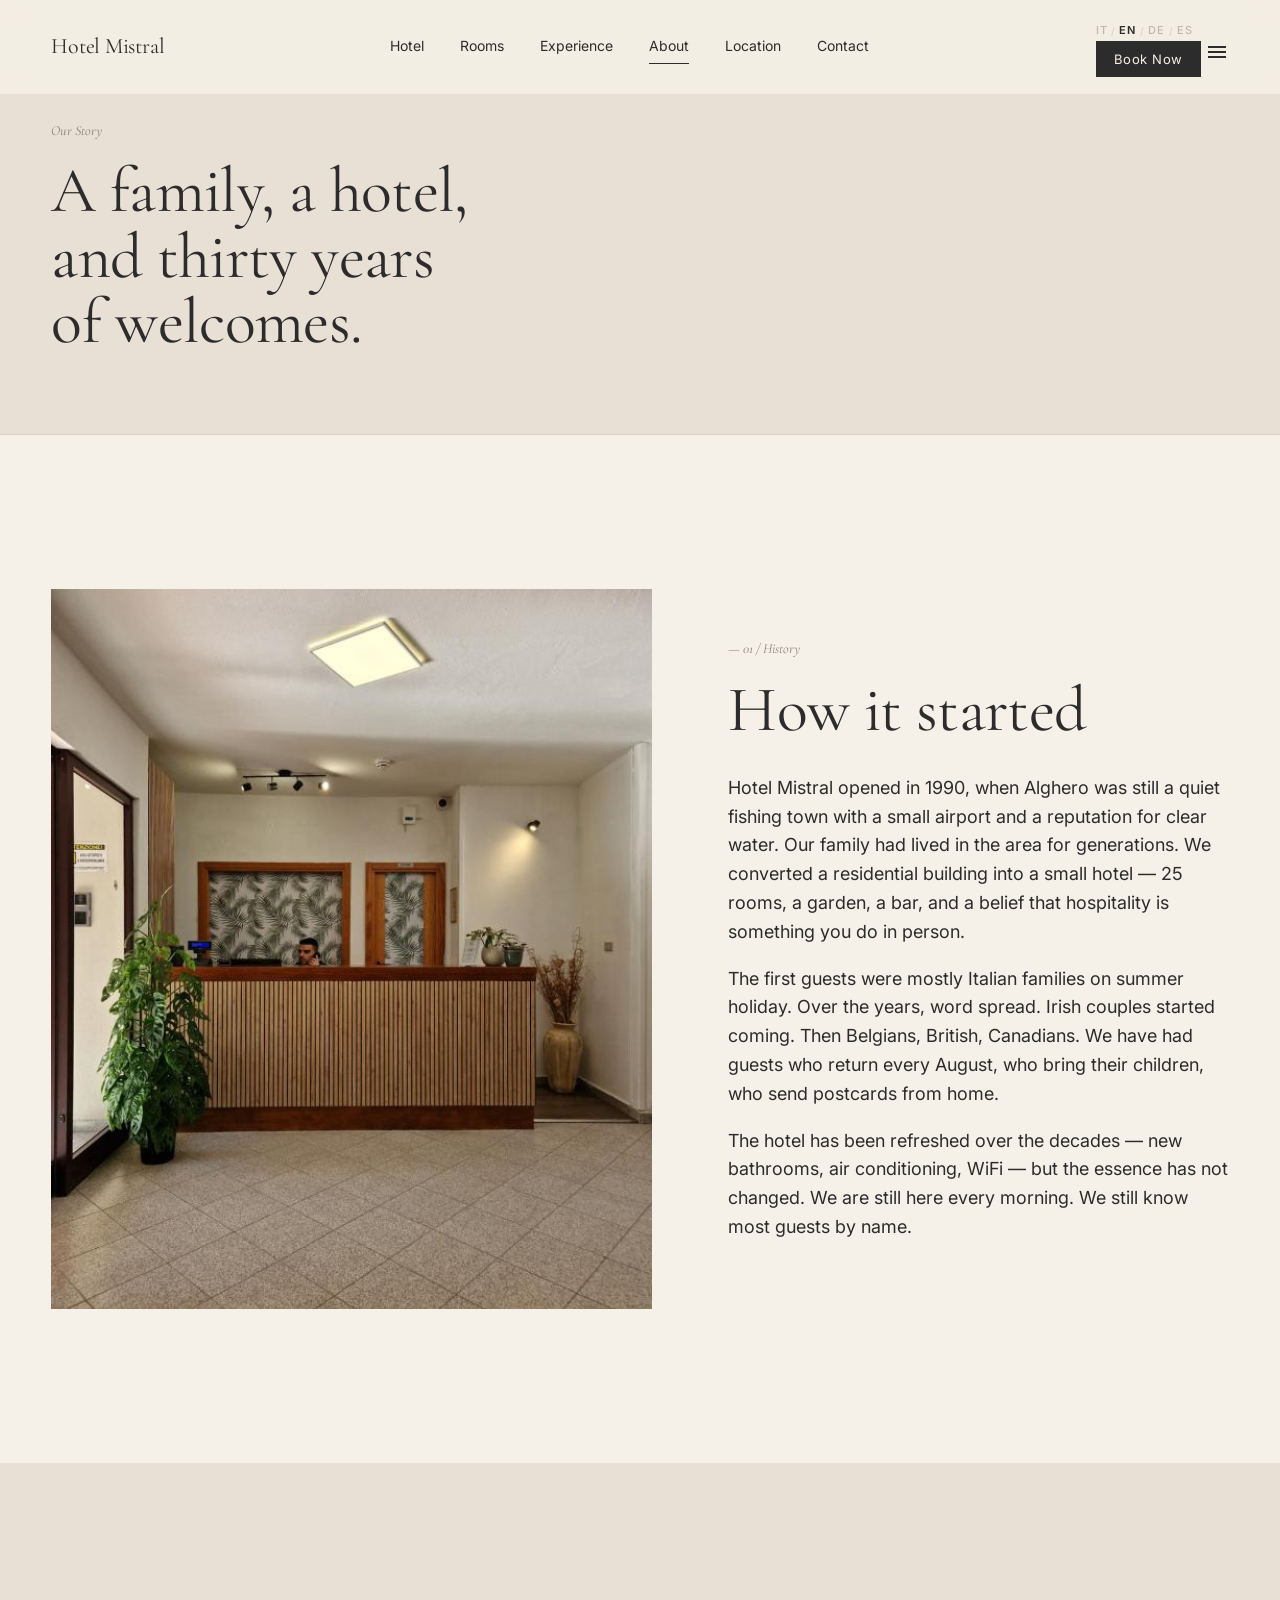
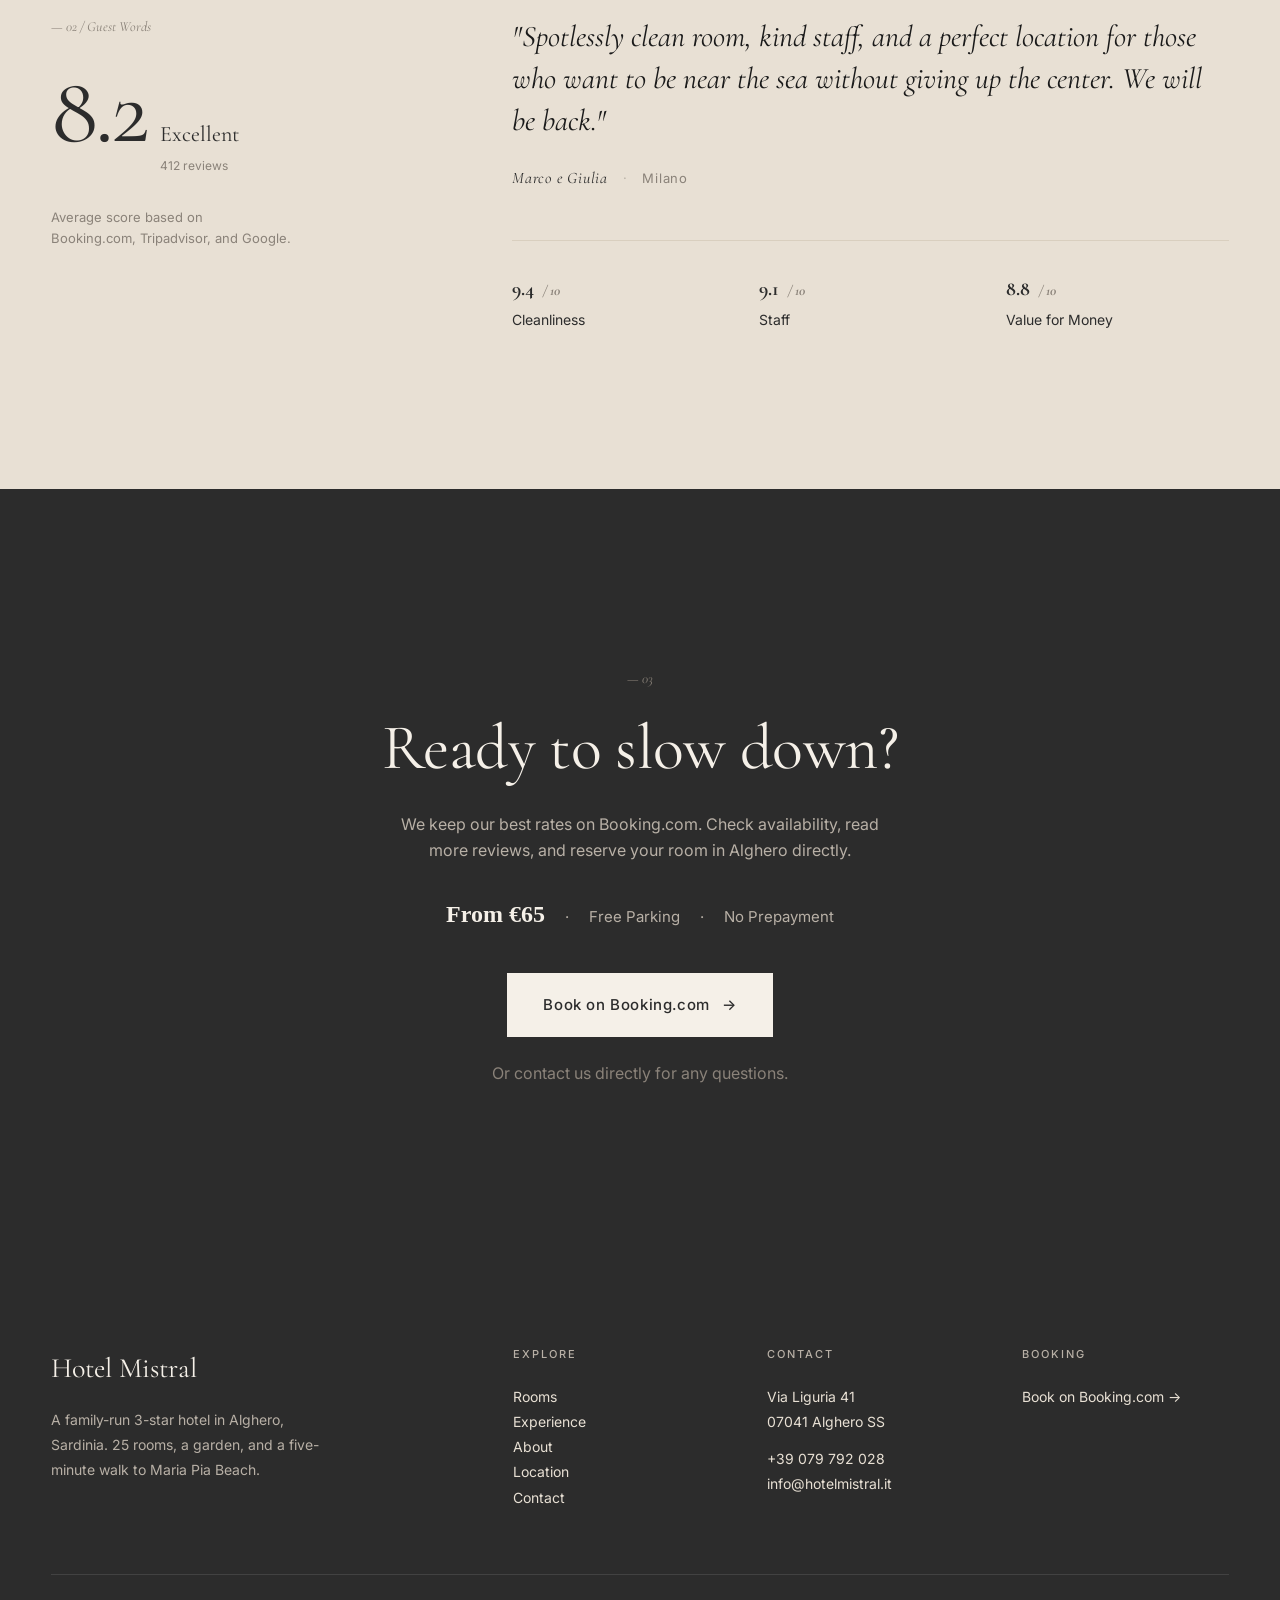
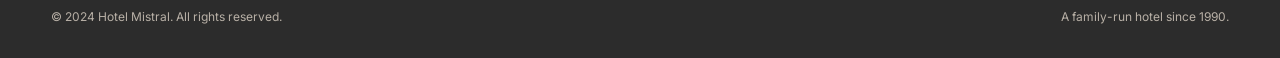
==== about.html @ 78d256ff "feat: Implement full Stitch editorial design system layout across all pages" ====
<!DOCTYPE html>
<html lang="en">
<head>
  <meta charset="utf-8"/>
  <meta name="viewport" content="width=device-width, initial-scale=1.0"/>
  <title data-i18n="meta.about_title">Our Story — Hotel Mistral Alghero</title>
  <meta name="description" data-i18n="meta.about_desc" content="Learn about the history of Hotel Mistral, a family-run hotel welcoming guests to Alghero, Sardinia since 1990."/>
  
  <link rel="preconnect" href="https://fonts.googleapis.com">
  <link rel="preconnect" href="https://fonts.gstatic.com" crossorigin>
  <link href="https://fonts.googleapis.com/css2?family=Cormorant+Garamond:ital,wght@0,300;0,400;0,500;0,600;1,300;1,400;1,500&family=Inter:wght@300;400;500;600;700&display=swap" rel="stylesheet"/>
  <link href="https://fonts.googleapis.com/css2?family=Material+Symbols+Outlined:wght,FILL@100..700,0..1&display=swap" rel="stylesheet"/>
  <link href="css/styles.css" rel="stylesheet"/>
</head>
<body class="page" data-page="about">

  <!-- Nav -->
  <nav class="nav" id="main-nav">
    <a href="index.html" class="nav-brand" data-i18n="location.address_name">
      Mistral
      <small>Alghero</small>
    </a>
    <div class="nav-links hidden-mobile">
      <a href="index.html" data-i18n="nav.home">Hotel</a>
      <a href="rooms.html" data-i18n="nav.rooms">Rooms</a>
      <a href="experience.html" data-i18n="nav.experience">Experience</a>
      <a href="about.html" class="active" data-i18n="nav.about">About</a>
      <a href="location.html" data-i18n="nav.location">Location</a>
      <a href="contact.html" data-i18n="nav.contact">Contact</a>
    </div>
    <div class="nav-actions">
      <div class="lang-switcher hidden-mobile">
        <button class="lang-btn" data-lang="it" onclick="setLanguage('it')">IT</button>
        <span style="color:var(--grigio);opacity:0.3;font-size:10px">/</span>
        <button class="lang-btn active" data-lang="en" onclick="setLanguage('en')">EN</button>
        <span style="color:var(--grigio);opacity:0.3;font-size:10px">/</span>
        <button class="lang-btn" data-lang="de" onclick="setLanguage('de')">DE</button>
        <span style="color:var(--grigio);opacity:0.3;font-size:10px">/</span>
        <button class="lang-btn" data-lang="es" onclick="setLanguage('es')">ES</button>
      </div>
      <a href="https://www.booking.com/Share-Ju31eYQ" target="_blank" class="nav-cta hidden-mobile" data-i18n="nav.book_now">Check Availability</a>
      <button class="menu-btn mobile-only" onclick="document.querySelector('.mobile-menu').classList.add('active'); document.body.style.overflow='hidden';">
        <span class="material-symbols-outlined">menu</span>
      </button>
    </div>
  </nav>

  <!-- Mobile Menu -->
  <div class="mobile-menu">
    <button style="position:absolute;top:24px;right:24px;background:none;border:none;cursor:pointer;" onclick="document.querySelector('.mobile-menu').classList.remove('active'); document.body.style.overflow='';">
      <span class="material-symbols-outlined" style="font-size:32px;color:var(--antracite)">close</span>
    </button>
    <a href="index.html" data-i18n="nav.home">Hotel</a>
    <a href="rooms.html" data-i18n="nav.rooms">Rooms</a>
    <a href="experience.html" data-i18n="nav.experience">Experience</a>
    <a href="about.html" data-i18n="nav.about">About</a>
    <a href="location.html" data-i18n="nav.location">Location</a>
    <a href="contact.html" data-i18n="nav.contact">Contact</a>
    <div class="lang-switcher" style="margin-top:24px">
      <button class="lang-btn" data-lang="it" onclick="setLanguage('it')">IT</button>
      <span style="color:var(--grigio);opacity:0.3;font-size:10px">/</span>
      <button class="lang-btn active" data-lang="en" onclick="setLanguage('en')">EN</button>
      <span style="color:var(--grigio);opacity:0.3;font-size:10px">/</span>
      <button class="lang-btn" data-lang="de" onclick="setLanguage('de')">DE</button>
      <span style="color:var(--grigio);opacity:0.3;font-size:10px">/</span>
      <button class="lang-btn" data-lang="es" onclick="setLanguage('es')">ES</button>
    </div>
    <a class="btn btn-primary btn-arrow" href="https://www.booking.com/Share-Ju31eYQ" target="_blank" style="margin-top:24px" data-i18n="nav.book_now">Book Now</a>
  </div>

  <section class="page-header" style="padding-top:120px;padding-bottom:64px;background:var(--beige)">
    <div class="container reveal">
      <div class="section-num" data-i18n="about.page_label">Our Story</div>
      <h1 class="h-large serif" style="margin-top:16px;max-width:14ch" data-i18n="about.page_title" data-i18n-html="">
        A family, a hotel, and thirty years of welcomes.
      </h1>
    </div>
  </section>

  <!-- STORY -->
  <section class="section">
    <div class="container">
      <div class="exp-grid">
        <div class="exp-image reveal">
          <img src="images/554112387.jpg" alt="Hotel Reception" style="width:100%;height:100%;object-fit:cover" />
        </div>
        <div class="exp-text reveal reveal-delay-1">
          <div class="section-num">— 01 / <span data-i18n="about.story_label">History</span></div>
          <h2 class="h-large serif" style="margin-top:16px;margin-bottom:32px" data-i18n="about.story_title">
            How it started.
          </h2>
          <p data-i18n="about.story_p1">
            Hotel Mistral opened in 1990, when Alghero was still a quiet fishing town with a small airport and a reputation for clear water. Our family had lived in the area for generations. We converted a residential building into a small hotel — 25 rooms, a garden, a bar, and a belief that hospitality is something you do in person.
          </p>
          <p data-i18n="about.story_p2">
            The first guests were mostly Italian families on summer holiday. Over the years, word spread. Irish couples started coming. Then Belgians, British, Canadians. We have had guests who return every August, who bring their children, who send postcards from home.
          </p>
          <p data-i18n="about.story_p3">
            Today, Alghero has grown. But here at Mistral, things haven't changed much. We renovated the rooms, we added better WiFi, but the people behind the desk are still us. We still make the coffee ourselves. And we still believe in the same kind of welcome.
          </p>
        </div>
      </div>
    </div>
  </section>

  <!-- REVIEWS -->
  <section class="section reviews" style="background:var(--beige)">
    <div class="container">
      <div class="reviews-grid">
        <div class="reveal">
          <div class="section-num">— 02 / <span data-i18n="home.reviews_label">Reviews</span></div>
          <div class="score-block" style="margin-top:24px">
            <div class="score">8.2</div>
            <div class="score-side">
              <strong data-i18n="home.reviews_excellent">Excellent</strong>
              <small><span data-i18n="home.reviews_count">412 reviews</span></small>
            </div>
          </div>
          <p class="muted small" style="margin-top:24px;max-width:30ch" data-i18n="home.reviews_source">
            Average score based on Booking.com, Tripadvisor, and Google.
          </p>
        </div>

        <div class="reveal reveal-delay-1">
          <div>
            <div class="review-quote" data-i18n="home.rev1_quote">"Spotlessly clean room, kind staff, and a perfect location for those who want to be near the sea without giving up the center. We will be back."</div>
            <div style="display:flex;justify-content:space-between;align-items:center;gap:20px;flex-wrap:wrap">
              <div class="review-attr">
                <b style="color:var(--antracite);font-family:var(--serif);font-size:16px;font-weight:400;font-style:italic" data-i18n="home.rev1_author">Marco e Giulia</b>
                <span style="margin:0 10px;color:var(--grigio-chiaro)">·</span>
                Milano
              </div>
            </div>
          </div>

          <div class="highlights" style="margin-top:48px">
            <div class="highlight">
              <strong>9.4 <span style="font-size:14px;color:var(--grigio);font-style:italic;margin-left:4px">/ 10</span></strong>
              <span style="display:block;font-size:14px;color:var(--antracite);margin-bottom:4px" data-i18n="home.hl_cleanliness">Cleanliness</span>
            </div>
            <div class="highlight">
              <strong>9.1 <span style="font-size:14px;color:var(--grigio);font-style:italic;margin-left:4px">/ 10</span></strong>
              <span style="display:block;font-size:14px;color:var(--antracite);margin-bottom:4px" data-i18n="home.hl_staff">Staff</span>
            </div>
            <div class="highlight">
              <strong>8.8 <span style="font-size:14px;color:var(--grigio);font-style:italic;margin-left:4px">/ 10</span></strong>
              <span style="display:block;font-size:14px;color:var(--antracite);margin-bottom:4px" data-i18n="home.hl_value">Value for Money</span>
            </div>
          </div>
        </div>
      </div>
    </div>
  </section>

  <!-- CTA FINALE -->
  <section class="cta-final" style="background:var(--antracite);color:var(--bianco)">
    <div class="container" style="text-align:center">
      <div class="section-num" style="color:var(--grigio);border-color:var(--grigio)">— 03</div>
      <h2 class="h-large serif" style="margin-top:24px" data-i18n="home.cta_title">
        Ready to slow down?
      </h2>
      <p style="margin-top:16px;color:var(--grigio-chiaro);max-width:50ch;margin-left:auto;margin-right:auto" data-i18n="home.cta_desc">
        We keep our best rates on Booking.com. Check availability, read more reviews, and reserve your room in Alghero directly.
      </p>
      
      <div class="meta" style="color:var(--grigio-chiaro);border-color:var(--grigio);margin-top:32px">
        <b style="font-family:'var(--serif)';font-size:24px;color:var(--bianco)">From €65</b>
        <span style="margin:0 16px">·</span>
        Free Parking
        <span style="margin:0 16px">·</span>
        No Prepayment
      </div>

      <div style="margin-top:40px">
        <a href="https://www.booking.com/Share-Ju31eYQ" target="_blank" class="btn btn-primary btn-arrow" style="background:var(--bianco);color:var(--antracite);padding:20px 36px;font-size:15px;display:inline-flex" data-i18n="home.cta_book">
          Book on Booking.com
        </a>
      </div>
      <div style="margin-top:24px;color:var(--grigio)">
        <span data-i18n="home.cta_or_contact" data-i18n-html="">Or <a href="contact.html" style="text-decoration:underline">contact us directly</a> for any questions.</span>
      </div>
    </div>
  </section>

  <!-- Footer -->
  <footer class="footer" id="contatti">
    <div class="container">
      <div class="footer-grid">
        <div>
          <div class="brand-mark" data-i18n="location.address_name">Hotel Mistral</div>
          <p style="max-width:32ch;color:var(--grigio-chiaro)" data-i18n="footer.desc">
            A family-run 3-star hotel in Alghero, Sardinia. 25 rooms, a garden, and a five-minute walk to Maria Pia Beach.
          </p>
        </div>
        <div>
          <h4 data-i18n="footer.explore">Explore</h4>
          <ul>
            <li><a href="rooms.html" data-i18n="nav.rooms">Rooms</a></li>
            <li><a href="experience.html" data-i18n="nav.experience">Experience</a></li>
            <li><a href="about.html" data-i18n="nav.about">About</a></li>
            <li><a href="location.html" data-i18n="nav.location">Location</a></li>
            <li><a href="contact.html" data-i18n="nav.contact">Contact</a></li>
          </ul>
        </div>
        <div>
          <h4 data-i18n="footer.contact">Contact</h4>
          <ul>
            <li data-i18n="location.address_street">Via Liguria 41</li>
            <li data-i18n="location.address_city">07041 Alghero (SS)</li>
            <li style="margin-top:12px" data-i18n="location.phone">+39 079 792 028</li>
            <li data-i18n="location.email">info@hotelmistral.it</li>
          </ul>
        </div>
        <div>
          <h4 data-i18n="footer.booking">Booking</h4>
          <ul>
            <li><a href="https://www.booking.com/Share-Ju31eYQ" target="_blank" data-i18n="footer.book_link">Book on Booking.com →</a></li>
          </ul>
        </div>
      </div>
      <div class="footer-bottom">
        <span data-i18n="footer.copyright">© 2024 Hotel Mistral. All rights reserved.</span>
        <span data-i18n="footer.tagline">A family-run hotel since 1990.</span>
      </div>
    </div>
  </footer>

  <script src="js/translations.js"></script>
  <script src="js/i18n.js"></script>
  <script src="js/main.js"></script>
</body>
</html>
---- css/styles.css ----
/* Hotel Mistral — sistema visivo */

:root {
  --bianco: #F5F0E8;
  --beige: #E8E0D4;
  --beige-scuro: #D9CFBF;
  --grigio: #8A8279;
  --grigio-chiaro: #B8B0A6;
  --antracite: #2C2C2C;
  --inchiostro: #1A1A1A;
  --mare: #4A6B7A;
  --terracotta: #B85C3A;

  --serif: "Cormorant Garamond", "Cormorant", Georgia, serif;
  --sans: "Inter", -apple-system, BlinkMacSystemFont, sans-serif;
  --mono: "JetBrains Mono", ui-monospace, monospace;

  --max: 1280px;
  --gutter: clamp(20px, 4vw, 56px);
}

* { box-sizing: border-box; margin: 0; padding: 0; }

html { scroll-behavior: smooth; }

body {
  font-family: var(--sans);
  font-size: 16px;
  line-height: 1.6;
  color: var(--antracite);
  background: var(--bianco);
  -webkit-font-smoothing: antialiased;
  font-feature-settings: "kern", "liga", "calt";
  text-rendering: optimizeLegibility;
}

img { display: block; max-width: 100%; }

button { font: inherit; cursor: pointer; border: none; background: none; color: inherit; }

a { color: inherit; text-decoration: none; }

/* Tipografia editoriale */
.serif { font-family: var(--serif); font-weight: 400; letter-spacing: -0.01em; }
.eyebrow {
  font-family: var(--sans);
  font-size: 11px;
  letter-spacing: 0.18em;
  text-transform: uppercase;
  color: var(--grigio);
  font-weight: 500;
}
.section-num {
  font-family: var(--serif);
  font-style: italic;
  font-size: 14px;
  color: var(--grigio);
}

h1, h2, h3 { font-family: var(--serif); font-weight: 400; letter-spacing: -0.015em; line-height: 1.05; }

.h-display { font-size: clamp(48px, 7vw, 96px); line-height: 0.98; letter-spacing: -0.025em; }
.h-large   { font-size: clamp(36px, 5vw, 64px); line-height: 1.02; }
.h-medium  { font-size: clamp(28px, 3.5vw, 44px); }
.h-small   { font-size: clamp(22px, 2.4vw, 30px); }

.italic { font-style: italic; }

/* Layout */
.container { max-width: var(--max); margin: 0 auto; padding: 0 var(--gutter); }
.section { padding: clamp(80px, 12vw, 160px) 0; }
.section-tight { padding: clamp(60px, 8vw, 100px) 0; }

.divider { height: 1px; background: var(--beige-scuro); border: none; }

/* Pulsanti */
.btn {
  display: inline-flex;
  align-items: center;
  gap: 12px;
  padding: 16px 28px;
  font-size: 14px;
  letter-spacing: 0.04em;
  font-weight: 500;
  border-radius: 0;
  transition: all 200ms ease;
  white-space: nowrap;
}
.btn-primary {
  background: var(--antracite);
  color: var(--bianco);
}
.btn-primary:hover { background: var(--inchiostro); transform: translateY(-1px); }
.btn-ghost {
  background: transparent;
  color: var(--antracite);
  border-bottom: 1px solid var(--antracite);
  padding: 8px 0;
}
.btn-ghost:hover { color: var(--mare); border-color: var(--mare); }
.btn-arrow::after { content: "→"; transition: transform 200ms ease; }
.btn:hover .btn-arrow::after, .btn-arrow:hover::after { transform: translateX(4px); }

/* Pricing inline */
.price-from { font-family: var(--serif); font-size: 18px; color: var(--grigio); font-style: italic; }
.price-num { font-family: var(--serif); font-size: 32px; color: var(--antracite); }
.price-num-lg { font-family: var(--serif); font-size: 56px; color: var(--antracite); letter-spacing: -0.02em; }
.price-night { font-size: 13px; color: var(--grigio); }

/* Tag scarsità */
.tag-scarce {
  display: inline-flex;
  align-items: center;
  gap: 6px;
  font-size: 11px;
  letter-spacing: 0.12em;
  text-transform: uppercase;
  color: var(--terracotta);
  font-weight: 500;
}
.tag-scarce::before {
  content: ""; width: 6px; height: 6px; border-radius: 50%;
  background: var(--terracotta);
  animation: pulse 2s infinite;
}
@keyframes pulse { 0%,100% {opacity:1} 50% {opacity:0.4} }

.tag-good {
  display: inline-flex; align-items: center; gap: 6px;
  font-size: 11px; letter-spacing: 0.12em; text-transform: uppercase;
  color: #4a7a5a; font-weight: 500;
}

/* Nav */
.nav {
  position: fixed; top: 0; left: 0; right: 0; z-index: 100;
  display: flex; align-items: center; justify-content: space-between;
  padding: 22px var(--gutter);
  background: rgba(245, 240, 232, 0.85);
  backdrop-filter: saturate(140%) blur(12px);
  -webkit-backdrop-filter: saturate(140%) blur(12px);
  transition: background 200ms ease, border-color 200ms ease;
  border-bottom: 1px solid transparent;
}
.nav.scrolled { border-bottom-color: var(--beige-scuro); }
.nav-brand { font-family: var(--serif); font-size: 22px; letter-spacing: -0.01em; display: flex; align-items: baseline; gap: 8px; }
.nav-brand small { font-size: 11px; letter-spacing: 0.18em; text-transform: uppercase; color: var(--grigio); font-family: var(--sans); }
.nav-links { display: flex; gap: 36px; font-size: 14px; }
.nav-links a { color: var(--antracite); position: relative; padding: 4px 0; }
.nav-links a:hover { color: var(--mare); }
.nav-links a.active::after {
  content:""; position:absolute; left:0; right:0; bottom:-2px; height:1px; background: var(--antracite);
}
.nav-cta {
  padding: 10px 18px; font-size: 13px; letter-spacing: 0.04em;
  background: var(--antracite); color: var(--bianco);
  transition: background 200ms ease;
}
.nav-cta:hover { background: var(--inchiostro); }

@media (max-width: 720px) {
  .nav-links { display: none; }
  .nav-cta { display: none; }
}

/* Mobile sticky CTA */
.mobile-cta {
  display: none;
  position: fixed; bottom: 0; left: 0; right: 0; z-index: 90;
  padding: 12px 16px;
  background: var(--bianco);
  border-top: 1px solid var(--beige-scuro);
  align-items: center; justify-content: space-between; gap: 12px;
}
.mobile-cta-price { font-family: var(--serif); font-size: 16px; }
.mobile-cta-price small { font-size: 11px; color: var(--grigio); display:block; letter-spacing: 0.08em; text-transform: uppercase; }
.mobile-cta button { padding: 12px 20px; font-size: 13px; }
@media (max-width: 720px) {
  .mobile-cta { display: flex; }
  body { padding-bottom: 72px; }
}

/* Image slot tweaks */
image-slot {
  background: var(--beige);
  color: var(--grigio);
}

/* Utility */
.row { display: flex; }
.col { display: flex; flex-direction: column; }
.gap-8 { gap: 8px; } .gap-12 { gap: 12px; } .gap-16 { gap: 16px; }
.gap-24 { gap: 24px; } .gap-32 { gap: 32px; } .gap-48 { gap: 48px; }
.center { align-items: center; }
.between { justify-content: space-between; }
.wrap { flex-wrap: wrap; }
.muted { color: var(--grigio); }
.small { font-size: 13px; }
.tiny { font-size: 11px; letter-spacing: 0.1em; text-transform: uppercase; }

/* Hero */
.hero { padding-top: 140px; padding-bottom: 0; }
.hero-grid {
  display: grid;
  grid-template-columns: 1fr 1.1fr;
  gap: clamp(32px, 6vw, 80px);
  align-items: end;
  min-height: calc(100vh - 140px);
}
.hero-left { padding-bottom: clamp(40px, 8vw, 100px); }
.hero-meta { display: flex; gap: 24px; flex-wrap: wrap; font-size: 13px; color: var(--grigio); margin-top: 32px; }
.hero-meta span { display: inline-flex; gap: 8px; align-items: center; }
.hero-meta span::before { content:"·"; color: var(--grigio-chiaro); }
.hero-meta span:first-child::before { display: none; }
.hero-image { position: relative; height: 100%; min-height: 60vh; }
.hero-image image-slot { width: 100%; height: 100%; min-height: 60vh; }
.hero-caption { position: absolute; bottom: 16px; left: 16px; font-size: 11px; letter-spacing: 0.12em; text-transform: uppercase; color: var(--bianco); mix-blend-mode: difference; }

@media (max-width: 860px) {
  .hero-grid { grid-template-columns: 1fr; min-height: auto; }
  .hero-image { min-height: 70vw; }
  .hero-image image-slot { min-height: 70vw; }
}

/* Intro */
.intro-grid {
  display: grid;
  grid-template-columns: 1fr 2fr;
  gap: clamp(40px, 8vw, 120px);
  align-items: start;
}
.intro-body p { font-size: clamp(18px, 1.4vw, 22px); line-height: 1.55; margin-bottom: 1em; max-width: 60ch; }
.intro-body p:first-child { font-family: var(--serif); font-size: clamp(28px, 3.2vw, 40px); line-height: 1.2; color: var(--inchiostro); margin-bottom: 1.2em; }
@media (max-width: 720px) { .intro-grid { grid-template-columns: 1fr; } }

/* Camere — griglia */
.rooms-grid {
  display: grid;
  grid-template-columns: repeat(3, 1fr);
  gap: clamp(20px, 3vw, 40px);
}
@media (max-width: 960px) { .rooms-grid { grid-template-columns: 1fr; } }

.room-card {
  display: flex; flex-direction: column;
  cursor: pointer;
  transition: opacity 200ms ease;
}
.room-card:hover { opacity: 0.92; }
.room-card .img-wrap { aspect-ratio: 4/5; margin-bottom: 20px; overflow: hidden; }
.room-card image-slot { width: 100%; height: 100%; transition: transform 600ms ease; }
.room-card:hover image-slot { transform: scale(1.02); }
.room-card .meta-line { display: flex; justify-content: space-between; align-items: baseline; gap: 16px; margin-bottom: 6px; }
.room-card h3 { font-size: 26px; }
.room-card .specs { color: var(--grigio); font-size: 13px; margin-bottom: 8px; }
.room-card .from { font-family: var(--serif); font-size: 15px; color: var(--grigio); font-style: italic; }
.room-card .from b { font-style: normal; color: var(--antracite); font-weight: 400; font-size: 22px; margin-left: 2px; }

/* Esperienza */
.exp-grid {
  display: grid;
  grid-template-columns: 1.2fr 1fr;
  gap: clamp(40px, 6vw, 100px);
  align-items: center;
}
.exp-image { aspect-ratio: 5/6; }
.exp-image image-slot { width: 100%; height: 100%; }
.exp-text h2 { margin-bottom: 32px; }
.exp-text p { font-size: 18px; line-height: 1.6; max-width: 48ch; margin-bottom: 1em; color: var(--antracite); }
@media (max-width: 860px) { .exp-grid { grid-template-columns: 1fr; } }

/* Recensioni */
.reviews { background: var(--beige); }
.reviews-grid {
  display: grid;
  grid-template-columns: 1fr 2fr;
  gap: clamp(40px, 8vw, 120px);
  align-items: start;
}
.score-block { display: flex; align-items: baseline; gap: 12px; }
.score { font-family: var(--serif); font-size: 96px; line-height: 1; letter-spacing: -0.03em; }
.score-side { display: flex; flex-direction: column; gap: 4px; padding-bottom: 8px; }
.score-side strong { font-family: var(--serif); font-size: 22px; font-weight: 400; }
.score-side small { font-size: 12px; color: var(--grigio); }

.review-quote {
  font-family: var(--serif);
  font-size: clamp(22px, 2.4vw, 30px);
  line-height: 1.4;
  font-style: italic;
  color: var(--inchiostro);
  margin-bottom: 24px;
}
.review-attr { font-size: 13px; color: var(--grigio); letter-spacing: 0.06em; }

.highlights { display: grid; grid-template-columns: repeat(3, 1fr); gap: 24px; margin-top: 48px; padding-top: 32px; border-top: 1px solid var(--beige-scuro); }
.highlight strong { font-family: var(--serif); font-size: 20px; display: block; margin-bottom: 4px; }
.highlight span { font-size: 13px; color: var(--grigio); }
@media (max-width: 720px) { .reviews-grid, .highlights { grid-template-columns: 1fr; } }

/* Posizione */
.location-grid {
  display: grid;
  grid-template-columns: 1fr 1.5fr;
  gap: clamp(40px, 6vw, 80px);
  align-items: stretch;
}
.distance-list { list-style: none; }
.distance-list li {
  display: grid;
  grid-template-columns: 80px 1fr auto;
  gap: 24px;
  padding: 28px 0;
  border-bottom: 1px solid var(--beige-scuro);
  align-items: baseline;
}
.distance-list li:first-child { border-top: 1px solid var(--beige-scuro); }
.distance-list .km { font-family: var(--serif); font-size: 28px; color: var(--antracite); }
.distance-list .place { font-size: 17px; }
.distance-list .meta { font-size: 12px; color: var(--grigio); letter-spacing: 0.08em; text-transform: uppercase; }
.map-wrap { aspect-ratio: 4/5; min-height: 400px; background: var(--beige); position: relative; overflow: hidden; }
@media (max-width: 860px) { .location-grid { grid-template-columns: 1fr; } .map-wrap { aspect-ratio: 4/3; } }

/* CTA finale */
.cta-final { text-align: center; padding: clamp(100px, 14vw, 180px) 0; }
.cta-final h2 { max-width: 18ch; margin: 0 auto 32px; }
.cta-final .meta { color: var(--grigio); margin-bottom: 40px; font-size: 15px; }

/* Footer */
.footer {
  background: var(--antracite); color: var(--beige);
  padding: 80px 0 32px;
}
.footer-grid { display: grid; grid-template-columns: 2fr 1fr 1fr 1fr; gap: 48px; margin-bottom: 64px; }
.footer h4 { font-family: var(--sans); font-size: 11px; letter-spacing: 0.18em; text-transform: uppercase; color: var(--grigio-chiaro); margin-bottom: 20px; font-weight: 500; }
.footer p, .footer li { font-size: 14px; line-height: 1.8; color: var(--beige); }
.footer ul { list-style: none; }
.footer .brand-mark { font-family: var(--serif); font-size: 28px; margin-bottom: 16px; color: var(--bianco); }
.footer-bottom { padding-top: 32px; border-top: 1px solid rgba(255,255,255,0.1); display: flex; justify-content: space-between; font-size: 12px; color: var(--grigio-chiaro); }
@media (max-width: 720px) { .footer-grid { grid-template-columns: 1fr 1fr; } }

/* Booking widget */
.booking-bar {
  background: var(--bianco);
  border: 1px solid var(--beige-scuro);
  padding: 18px;
  display: grid;
  grid-template-columns: 1fr 1fr 1fr auto;
  gap: 1px;
  background-color: var(--beige-scuro);
  margin-top: 48px;
  max-width: 720px;
}
.booking-field {
  background: var(--bianco);
  padding: 12px 16px;
  display: flex; flex-direction: column; gap: 2px;
  cursor: pointer;
  transition: background 150ms ease;
}
.booking-field:hover { background: #fcf9f3; }
.booking-field label { font-size: 10px; letter-spacing: 0.14em; text-transform: uppercase; color: var(--grigio); }
.booking-field .value { font-family: var(--serif); font-size: 17px; color: var(--antracite); }
.booking-field input { border: none; background: none; font-family: var(--serif); font-size: 17px; color: var(--antracite); width: 100%; outline: none; padding: 0; }
.booking-submit {
  background: var(--antracite); color: var(--bianco);
  padding: 0 32px;
  font-size: 13px; letter-spacing: 0.06em;
  display: flex; align-items: center; gap: 10px;
  transition: background 200ms ease;
}
.booking-submit:hover { background: var(--inchiostro); }
@media (max-width: 720px) {
  .booking-bar { grid-template-columns: 1fr 1fr; }
  .booking-submit { grid-column: 1 / -1; padding: 16px; justify-content: center; }
}

/* Modal prenotazione */
.modal-backdrop {
  position: fixed; inset: 0; z-index: 200;
  background: rgba(26,26,26,0.5);
  backdrop-filter: blur(4px);
  display: flex; align-items: center; justify-content: center;
  padding: 20px;
  animation: fade 200ms ease;
}
@keyframes fade { from { opacity: 0; } to { opacity: 1; } }
.modal {
  background: var(--bianco);
  width: 100%; max-width: 560px;
  max-height: 90vh; overflow-y: auto;
  padding: 48px;
  position: relative;
  animation: slide 300ms cubic-bezier(0.2, 0.8, 0.2, 1);
}
@keyframes slide { from { transform: translateY(20px); opacity: 0; } to { transform: translateY(0); opacity: 1; } }
.modal-close {
  position: absolute; top: 20px; right: 20px;
  width: 36px; height: 36px;
  display: flex; align-items: center; justify-content: center;
  font-size: 22px; color: var(--grigio);
}
.modal-close:hover { color: var(--antracite); }
.modal h3 { font-size: 32px; margin-bottom: 8px; }
.modal-section { margin: 32px 0; }
.modal-section h4 { font-size: 11px; letter-spacing: 0.16em; text-transform: uppercase; color: var(--grigio); margin-bottom: 16px; font-family: var(--sans); font-weight: 500; }
.modal input, .modal select {
  width: 100%; padding: 14px 16px;
  border: 1px solid var(--beige-scuro);
  background: var(--bianco);
  font-family: var(--sans); font-size: 15px;
  color: var(--antracite);
  outline: none;
  transition: border-color 150ms ease;
}
.modal input:focus, .modal select:focus { border-color: var(--antracite); }
.modal-row { display: grid; grid-template-columns: 1fr 1fr; gap: 12px; }
.summary { background: var(--beige); padding: 24px; margin: 24px 0; }
.summary-line { display: flex; justify-content: space-between; padding: 6px 0; font-size: 14px; }
.summary-total { display: flex; justify-content: space-between; padding-top: 16px; margin-top: 12px; border-top: 1px solid var(--beige-scuro); font-family: var(--serif); font-size: 22px; }

/* Camere — pagina lista */
.page-header {
  padding: 160px 0 80px;
  border-bottom: 1px solid var(--beige-scuro);
}
.page-header h1 { margin-bottom: 16px; }
.page-header p { color: var(--grigio); font-size: 17px; max-width: 50ch; }

.rooms-list { padding: 80px 0 120px; }
.room-row {
  display: grid;
  grid-template-columns: 1fr 1.6fr;
  gap: clamp(32px, 5vw, 64px);
  padding: 60px 0;
  border-bottom: 1px solid var(--beige-scuro);
}
.room-row:first-child { padding-top: 0; }
.room-row .img-wrap { aspect-ratio: 4/3; }
.room-row image-slot { width: 100%; height: 100%; }
.room-row .info { display: flex; flex-direction: column; justify-content: space-between; padding: 8px 0; }
.room-row h2 { margin-bottom: 12px; }
.room-row .specs-row { display: flex; gap: 24px; flex-wrap: wrap; color: var(--grigio); font-size: 14px; margin-bottom: 20px; }
.room-row .amenities { display: flex; gap: 12px; flex-wrap: wrap; margin-bottom: 28px; }
.room-row .amenity { font-size: 12px; padding: 6px 12px; background: var(--beige); color: var(--antracite); letter-spacing: 0.04em; }
.room-row .price-cta { display: flex; justify-content: space-between; align-items: end; gap: 24px; flex-wrap: wrap; }
@media (max-width: 860px) { .room-row { grid-template-columns: 1fr; } }

/* Pagina dettaglio */
.room-detail { padding-top: 120px; }
.gallery {
  display: grid;
  grid-template-columns: 2fr 1fr 1fr;
  grid-template-rows: 1fr 1fr;
  gap: 8px;
  height: 70vh;
  margin-bottom: 64px;
}
.gallery > *:first-child { grid-row: 1 / 3; }
.gallery image-slot { width: 100%; height: 100%; }
@media (max-width: 720px) { .gallery { grid-template-columns: 1fr 1fr; height: auto; aspect-ratio: 4/3; } }

.detail-grid {
  display: grid;
  grid-template-columns: 1fr 380px;
  gap: clamp(32px, 5vw, 80px);
  padding-bottom: 120px;
  align-items: start;
}
.detail-main h1 { margin-bottom: 24px; }
.detail-specs { display: flex; gap: 32px; padding: 24px 0; border-top: 1px solid var(--beige-scuro); border-bottom: 1px solid var(--beige-scuro); margin-bottom: 40px; flex-wrap: wrap; }
.detail-specs > div { display: flex; flex-direction: column; }
.detail-specs strong { font-family: var(--serif); font-size: 22px; font-weight: 400; }
.detail-specs small { font-size: 11px; letter-spacing: 0.1em; text-transform: uppercase; color: var(--grigio); }

.detail-desc p { font-size: 17px; line-height: 1.7; max-width: 60ch; margin-bottom: 1em; }

.amenities-grid { display: grid; grid-template-columns: 1fr 1fr; gap: 16px; margin-top: 40px; }
.amenity-line { padding: 14px 0; border-bottom: 1px solid var(--beige-scuro); font-size: 15px; display: flex; justify-content: space-between; align-items: center; }
.amenity-line::before { content: "—"; color: var(--grigio); margin-right: 12px; }

.booking-card {
  background: var(--bianco);
  border: 1px solid var(--beige-scuro);
  padding: 32px;
  position: sticky;
  top: 100px;
}
.booking-card h3 { font-size: 24px; margin-bottom: 4px; }
.booking-card .price-line { display: flex; align-items: baseline; gap: 8px; padding: 16px 0 24px; border-bottom: 1px solid var(--beige-scuro); margin-bottom: 24px; }
.booking-card .field { padding: 12px 0; border-bottom: 1px solid var(--beige-scuro); }
.booking-card label { font-size: 10px; letter-spacing: 0.14em; text-transform: uppercase; color: var(--grigio); display: block; margin-bottom: 4px; }
.booking-card .value { font-family: var(--serif); font-size: 17px; }
.booking-card input { width: 100%; border: none; background: none; outline: none; font-family: var(--serif); font-size: 17px; padding: 0; }
.booking-card .btn-primary { width: 100%; justify-content: center; margin-top: 20px; padding: 18px; }
.booking-card .reassure { font-size: 12px; color: var(--grigio); margin-top: 16px; text-align: center; line-height: 1.6; }
@media (max-width: 960px) { .detail-grid { grid-template-columns: 1fr; } .booking-card { position: static; } }

/* Page transitions */
.page { animation: pageIn 400ms ease both; }
@keyframes pageIn { from { opacity: 0; transform: translateY(8px); } to { opacity: 1; transform: translateY(0); } }

/* ============================================
   SITE-SPECIFIC ADDITIONS
   (multi-page HTML compatibility)
   ============================================ */

/* Material Symbols */
.material-symbols-outlined {
  font-variation-settings: 'FILL' 0, 'wght' 400, 'GRAD' 0, 'opsz' 24;
}

/* Mobile Menu */
.mobile-menu {
  position: fixed; inset: 0; z-index: 200;
  background: var(--bianco);
  display: flex; flex-direction: column;
  align-items: center; justify-content: center; gap: 2rem;
  opacity: 0; pointer-events: none;
  transition: opacity 0.4s ease;
}
.mobile-menu.active { opacity: 1; pointer-events: auto; }
.mobile-menu a {
  font-family: var(--serif); font-size: 1.75rem;
  color: var(--antracite); transition: color 0.3s ease;
}
.mobile-menu a:hover { color: var(--mare); }

/* Language Switcher */
.lang-switcher { display: flex; align-items: center; gap: 4px; }
.lang-btn {
  background: transparent; border: none; cursor: pointer;
  font-family: var(--sans); font-size: 11px; font-weight: 500;
  letter-spacing: 0.08em; text-transform: uppercase;
  color: var(--grigio); opacity: 0.5; transition: opacity 0.3s ease;
}
.lang-btn:hover { opacity: 0.8; }
.lang-btn.active { opacity: 1; color: var(--antracite); font-weight: 600; }

/* Scroll Reveal */
.reveal {
  opacity: 0; transform: translateY(24px);
  transition: opacity 0.9s cubic-bezier(0.16, 1, 0.3, 1),
              transform 0.9s cubic-bezier(0.16, 1, 0.3, 1);
}
.reveal.visible { opacity: 1; transform: translateY(0); }
.reveal-delay-1 { transition-delay: 0.12s; }
.reveal-delay-2 { transition-delay: 0.24s; }
.reveal-delay-3 { transition-delay: 0.36s; }

/* Parallax */
.parallax-img { will-change: transform; }

/* Hero animations */
@keyframes heroZoom {
  from { transform: scale(1.0); }
  to { transform: scale(1.05); }
}
.hero-zoom { animation: heroZoom 8s ease-out forwards; }
@keyframes fadeInUp {
  from { opacity: 0; transform: translateY(30px); }
  to { opacity: 1; transform: translateY(0); }
}
.animate-fade-in-up { animation: fadeInUp 1s cubic-bezier(0.25, 0.1, 0.25, 1) forwards; }
.animate-fade-in { animation: fadeIn 1.2s ease forwards; }
@keyframes fadeIn { from { opacity: 0; } to { opacity: 1; } }

/* Image placeholder */
.img-placeholder {
  position: relative;
  background: linear-gradient(135deg, var(--beige) 0%, var(--bianco) 100%);
  overflow: hidden;
}
.img-placeholder::after {
  content: attr(data-label);
  position: absolute; inset: 0;
  display: flex; align-items: center; justify-content: center;
  font-family: var(--sans); font-size: 12px; font-weight: 500;
  letter-spacing: 0.08em; text-transform: uppercase;
  color: var(--grigio); padding: 2rem; text-align: center;
}

/* Divider small */
.divider-sm { width: 48px; height: 1px; background: var(--antracite); }

/* Icon circle */
.icon-circle {
  background: var(--antracite); color: var(--bianco);
  width: 48px; height: 48px; border-radius: 50%;
  display: flex; align-items: center; justify-content: center;
}

/* Custom scrollbar */
::-webkit-scrollbar { width: 5px; }
::-webkit-scrollbar-track { background: var(--bianco); }
::-webkit-scrollbar-thumb { background: var(--beige-scuro); border-radius: 3px; }
::-webkit-scrollbar-thumb:hover { background: var(--grigio); }

/* Selection */
::selection { background: var(--mare); color: var(--bianco); }

/* Reduced motion */
@media (prefers-reduced-motion: reduce) {
  *, *::before, *::after {
    animation-duration: 0.01ms !important;
    transition-duration: 0.01ms !important;
  }
  html { scroll-behavior: auto; }
}
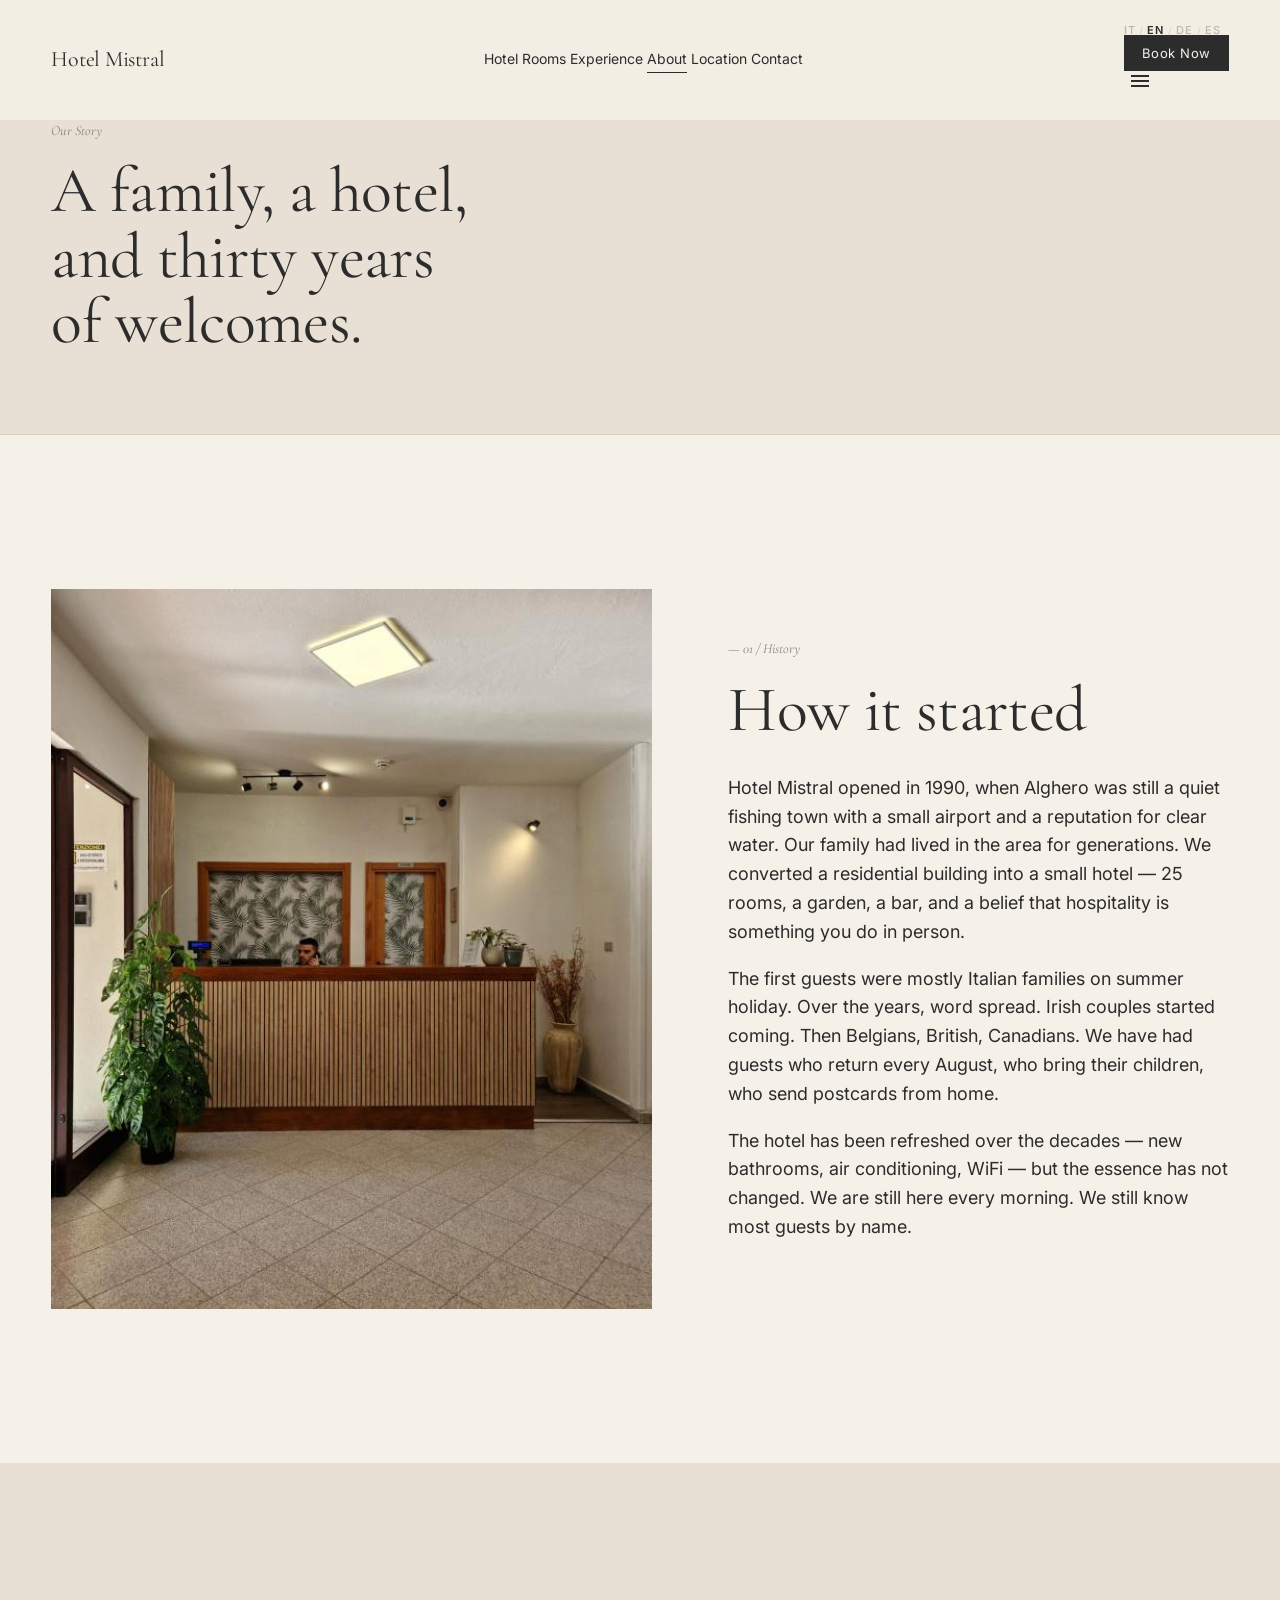
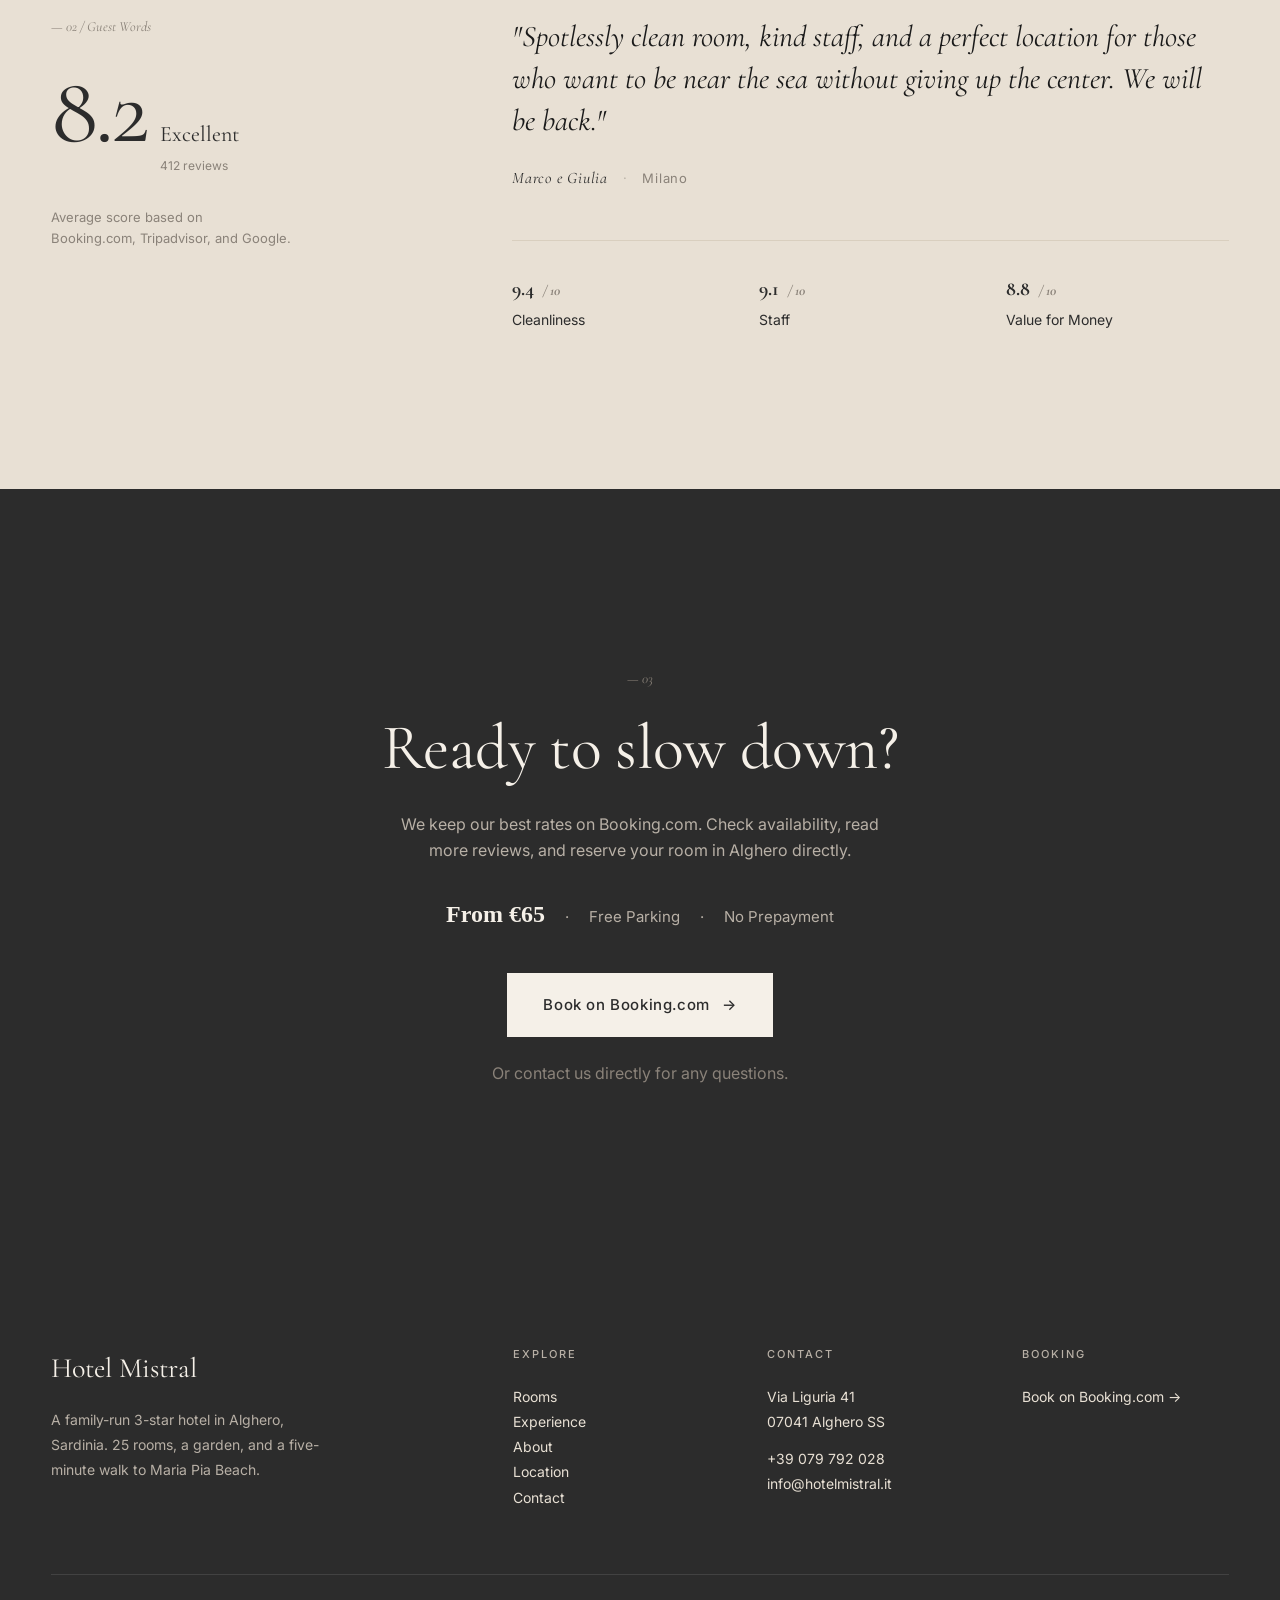
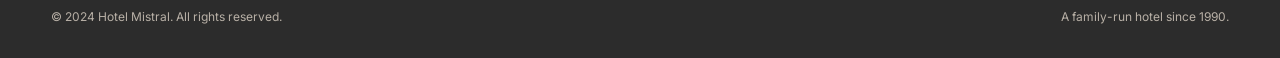
==== commit 15d8a412: "fix: resolve mobile nav, hero animation, i18n and consistency bugs - Add missing CSS classes (.menu-" ====
--- a/about.html
+++ b/about.html
@@ -225,8 +225,8 @@
     </div>
   </footer>
 
-  <script src="js/translations.js"></script>
-  <script src="js/i18n.js"></script>
-  <script src="js/main.js"></script>
+  <script src="js/translations.js?v=3"></script>
+  <script src="js/i18n.js?v=3"></script>
+  <script src="js/main.js?v=3"></script>
 </body>
 </html>
--- a/css/styles.css
+++ b/css/styles.css
@@ -1,3 +1,366 @@
+/* ============================================
+   CALENDAR — Booking Assistant
+   ============================================ */
+
+.calendar-section {
+  background: var(--beige);
+  padding: clamp(80px, 10vw, 140px) 0;
+}
+
+.calendar-section .container {
+  max-width: 960px;
+}
+
+.calendar-title {
+  text-align: center;
+  margin-bottom: 40px;
+}
+
+.calendar-hint {
+  font-size: 15px;
+  color: var(--grigio);
+  margin-top: 12px;
+  font-style: italic;
+  font-family: var(--serif);
+}
+
+.calendar-wrap {
+  background: var(--bianco);
+  border: 1px solid var(--beige-scuro);
+  padding: 40px;
+}
+
+@media (max-width: 720px) {
+  .calendar-wrap {
+    padding: 24px 20px;
+  }
+}
+
+.calendar-dates-bar {
+  display: grid;
+  grid-template-columns: 1fr auto 1fr auto 1fr auto 1fr auto;
+  gap: 0;
+  background: var(--beige);
+  border: 1px solid var(--beige-scuro);
+  margin-bottom: 32px;
+  align-items: stretch;
+}
+
+.calendar-date-field {
+  padding: 16px 20px;
+  display: flex;
+  flex-direction: column;
+  gap: 4px;
+  min-width: 0;
+}
+
+.calendar-date-field label {
+  font-size: 10px;
+  letter-spacing: 0.14em;
+  text-transform: uppercase;
+  color: var(--grigio);
+  font-weight: 500;
+}
+
+.calendar-date-field span {
+  font-family: var(--serif);
+  font-size: 18px;
+  color: var(--antracite);
+  white-space: nowrap;
+  overflow: hidden;
+  text-overflow: ellipsis;
+}
+
+.calendar-date-field .guest-stepper {
+  display: flex;
+  align-items: center;
+  gap: 12px;
+}
+
+.guest-stepper button {
+  width: 26px;
+  height: 26px;
+  border-radius: 50%;
+  background: var(--bianco);
+  color: var(--antracite);
+  font-size: 15px;
+  display: flex;
+  align-items: center;
+  justify-content: center;
+  border: 1px solid var(--beige-scuro);
+  transition: all 0.2s ease;
+  line-height: 1;
+}
+
+.guest-stepper button:hover {
+  background: var(--antracite);
+  color: var(--bianco);
+  border-color: var(--antracite);
+}
+
+.guest-stepper span {
+  font-family: var(--sans);
+  font-size: 15px;
+  min-width: 20px;
+  text-align: center;
+}
+
+.calendar-date-sep {
+  width: 1px;
+  background: var(--beige-scuro);
+}
+
+.calendar-clear {
+  padding: 16px 20px;
+  font-size: 11px;
+  letter-spacing: 0.1em;
+  text-transform: uppercase;
+  color: var(--grigio);
+  background: transparent;
+  transition: color 0.2s ease;
+  white-space: nowrap;
+}
+
+.calendar-clear:hover {
+  color: var(--terracotta);
+}
+
+@media (max-width: 720px) {
+  .calendar-dates-bar {
+    grid-template-columns: 1fr 1fr;
+  }
+  .calendar-date-sep,
+  .calendar-clear {
+    display: none;
+  }
+  .calendar-date-field:nth-child(7) {
+    grid-column: 1 / -1;
+    flex-direction: row;
+    align-items: center;
+    justify-content: space-between;
+  }
+}
+
+.calendar-grid-wrap {
+  display: grid;
+  grid-template-columns: 1fr 1fr;
+  gap: 56px;
+}
+
+@media (max-width: 720px) {
+  .calendar-grid-wrap {
+    grid-template-columns: 1fr;
+    gap: 32px;
+  }
+}
+
+.calendar-month-header {
+  display: flex;
+  justify-content: space-between;
+  align-items: center;
+  margin-bottom: 24px;
+}
+
+.calendar-month-name {
+  font-family: var(--serif);
+  font-size: 24px;
+  color: var(--antracite);
+  font-weight: 400;
+}
+
+.calendar-nav {
+  display: flex;
+  gap: 8px;
+}
+
+.calendar-nav-btn {
+  width: 36px;
+  height: 36px;
+  display: flex;
+  align-items: center;
+  justify-content: center;
+  border-radius: 50%;
+  background: var(--beige);
+  color: var(--antracite);
+  font-size: 18px;
+  transition: all 0.2s ease;
+  border: none;
+}
+
+.calendar-nav-btn:hover:not(:disabled) {
+  background: var(--antracite);
+  color: var(--bianco);
+}
+
+.calendar-nav-btn:disabled {
+  opacity: 0.3;
+  cursor: not-allowed;
+}
+
+.calendar-weekdays {
+  display: grid;
+  grid-template-columns: repeat(7, 1fr);
+  gap: 4px;
+  margin-bottom: 12px;
+}
+
+.calendar-weekdays span {
+  text-align: center;
+  font-size: 10px;
+  letter-spacing: 0.12em;
+  text-transform: uppercase;
+  color: var(--grigio);
+  padding: 6px 0;
+  font-weight: 500;
+}
+
+.calendar-days {
+  display: grid;
+  grid-template-columns: repeat(7, 1fr);
+  gap: 4px;
+}
+
+.calendar-day {
+  width: 100%;
+  aspect-ratio: 1;
+  display: flex;
+  align-items: center;
+  justify-content: center;
+  background: transparent;
+  border: none;
+  border-radius: 50%;
+  font-size: 15px;
+  font-family: var(--sans);
+  color: var(--antracite);
+  cursor: pointer;
+  transition: all 0.2s ease;
+  position: relative;
+  padding: 0;
+}
+
+.calendar-day:hover:not(:disabled):not(.selected-start):not(.selected-end) {
+  background: var(--beige);
+  transform: scale(1.1);
+}
+
+.calendar-day:disabled {
+  color: var(--grigio-chiaro);
+  cursor: not-allowed;
+  opacity: 0.35;
+}
+
+.calendar-day.today {
+  font-weight: 600;
+}
+
+.calendar-day.today::after {
+  content: '';
+  position: absolute;
+  bottom: 5px;
+  width: 4px;
+  height: 4px;
+  border-radius: 50%;
+  background: var(--antracite);
+}
+
+.calendar-day.in-range {
+  background: var(--beige);
+  border-radius: 50%;
+}
+
+.calendar-day.in-range-preview {
+  background: rgba(232, 224, 212, 0.5);
+  border-radius: 50%;
+}
+
+.calendar-day.selected-start,
+.calendar-day.selected-end {
+  background: var(--antracite);
+  color: var(--bianco);
+  font-weight: 500;
+  box-shadow: 0 2px 8px rgba(44,44,44,0.25);
+}
+
+.calendar-day.selected-start::after,
+.calendar-day.selected-end::after {
+  display: none;
+}
+
+.calendar-day.preview-end {
+  background: var(--grigio);
+  color: var(--bianco);
+}
+
+.calendar-cta-wrap {
+  margin-top: 40px;
+  display: flex;
+  flex-direction: column;
+  align-items: center;
+  gap: 16px;
+  opacity: 0;
+  transform: translateY(16px);
+  pointer-events: none;
+  transition: opacity 0.5s ease, transform 0.5s ease;
+}
+
+.calendar-cta-wrap.active {
+  opacity: 1;
+  transform: translateY(0);
+  pointer-events: auto;
+}
+
+.calendar-cta-title {
+  font-family: var(--serif);
+  font-size: 28px;
+  color: var(--antracite);
+  margin-bottom: 8px;
+  text-align: center;
+}
+
+.calendar-cta-primary {
+  padding: 18px 36px;
+  font-size: 14px;
+}
+
+.calendar-cta-secondary {
+  padding: 16px 36px;
+  font-size: 14px;
+  border: 1px solid var(--beige-scuro);
+  background: transparent;
+  color: var(--antracite);
+  display: inline-flex;
+  align-items: center;
+  gap: 10px;
+  letter-spacing: 0.04em;
+  font-weight: 500;
+  transition: all 0.2s ease;
+}
+
+.calendar-cta-secondary:hover {
+  background: var(--beige);
+  border-color: var(--beige-scuro);
+}
+
+.calendar-whatsapp-num {
+  font-size: 13px;
+  color: var(--grigio);
+  letter-spacing: 0.04em;
+  margin-top: 4px;
+}
+
+@media (max-width: 720px) {
+  .calendar-cta-wrap {
+    align-items: stretch;
+  }
+  .calendar-cta-title {
+    font-size: 24px;
+  }
+  .calendar-cta-primary,
+  .calendar-cta-secondary {
+    justify-content: center;
+    width: 100%;
+  }
+}
 /* Hotel Mistral — sistema visivo */
 
 :root {
@@ -163,6 +526,22 @@
   .nav-cta { display: none; }
 }
 
+/* Mobile utility classes */
+.hidden-mobile { display: initial; }
+.mobile-only { display: none; }
+@media (max-width: 720px) {
+  .hidden-mobile { display: none !important; }
+  .mobile-only { display: block; }
+}
+.menu-btn {
+  background: none; border: none; cursor: pointer;
+  padding: 4px; color: var(--antracite);
+  display: flex; align-items: center; justify-content: center;
+}
+
+/* Hero zoom animation (triggered by JS) */
+.hero-zoom-active { animation: heroZoom 8s ease-out forwards; }
+
 /* Mobile sticky CTA */
 .mobile-cta {
   display: none;
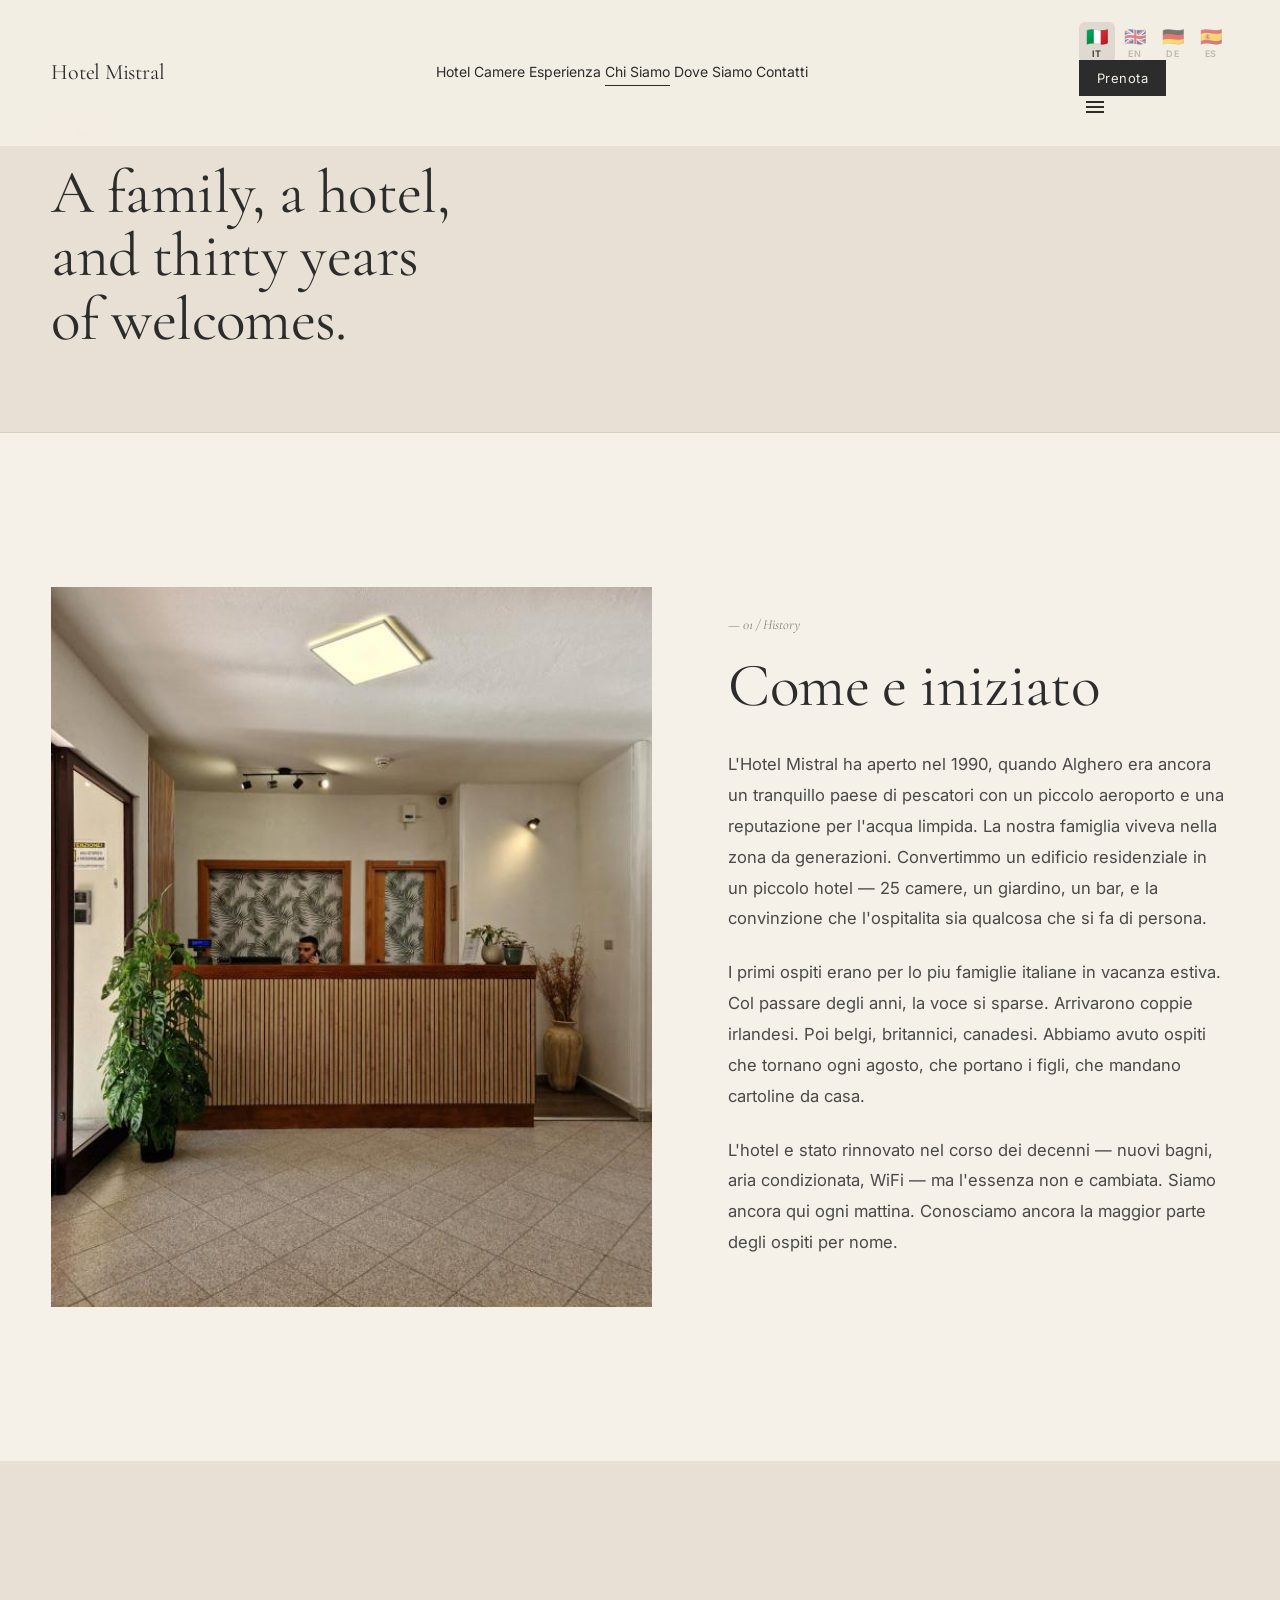
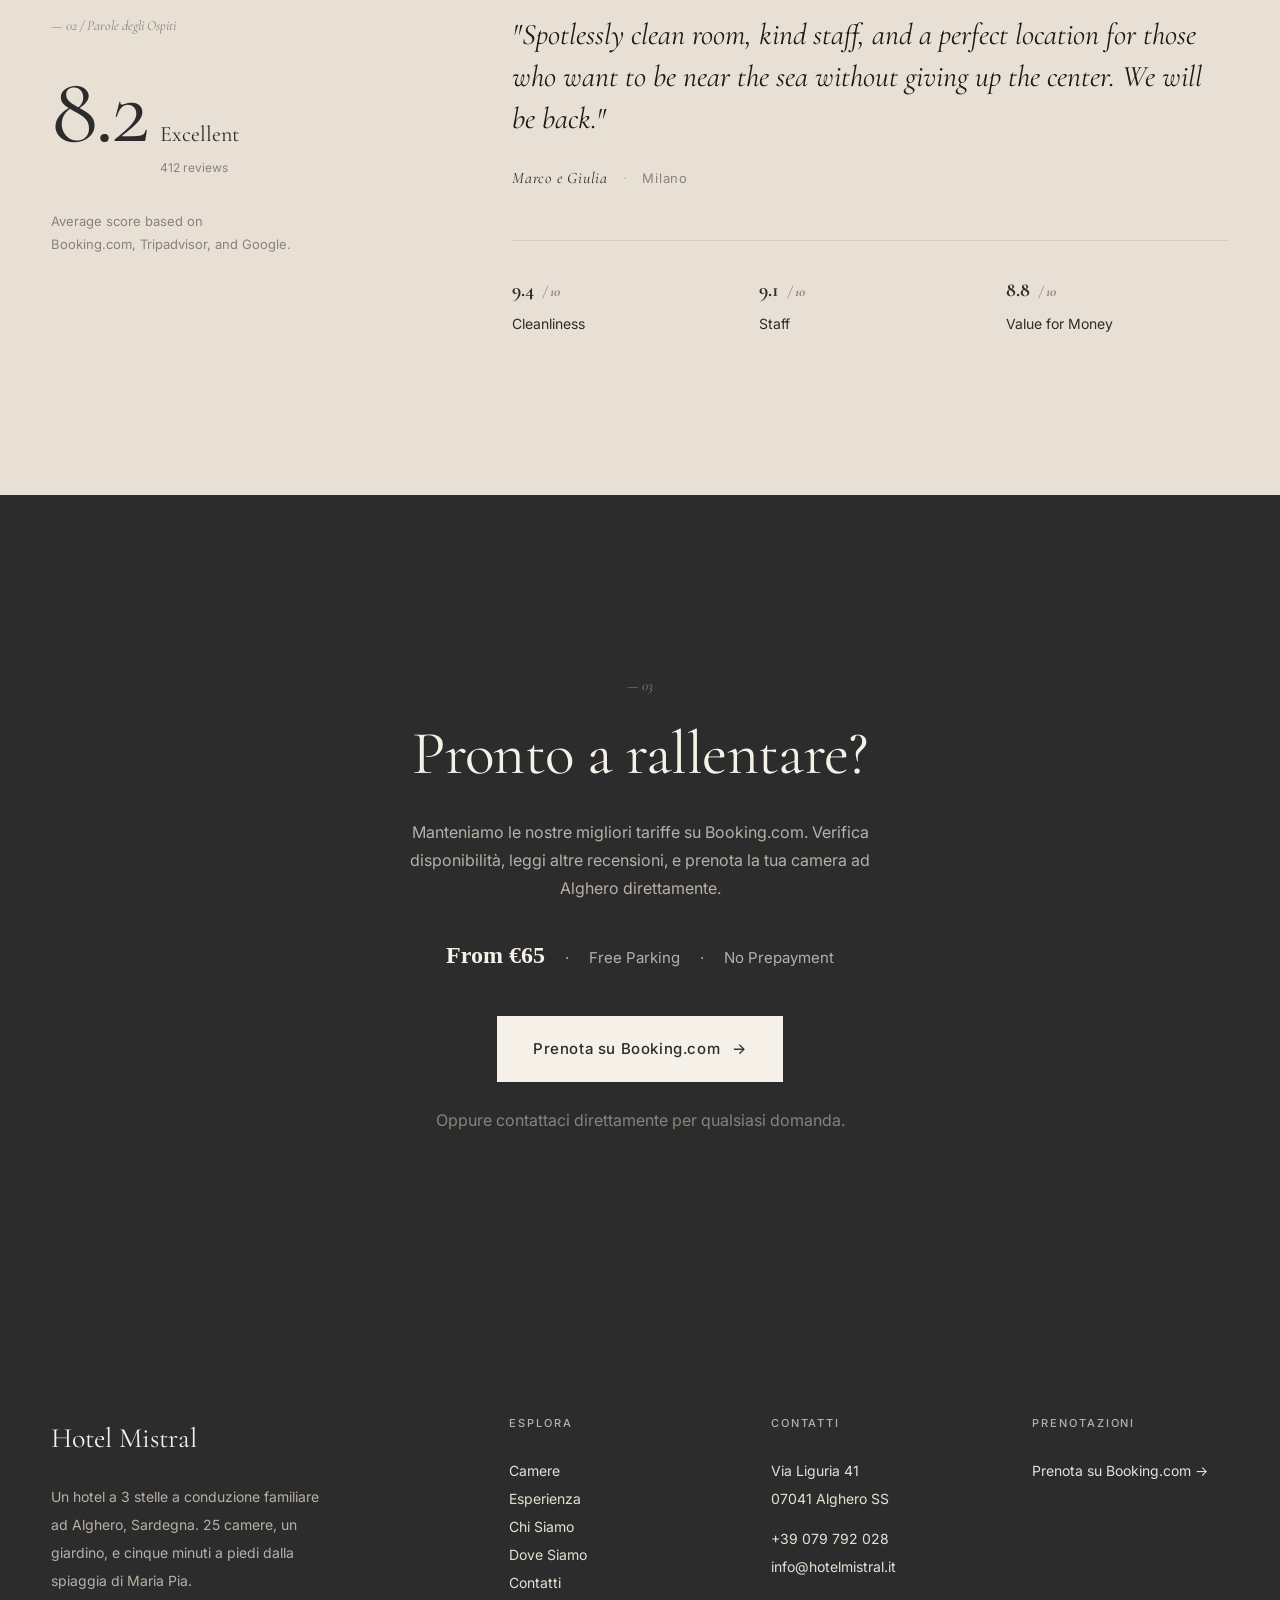
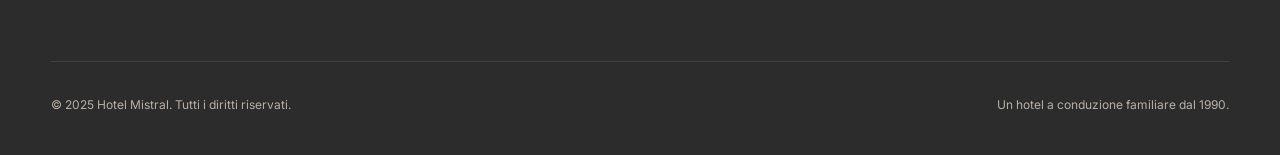
==== commit be1c453a: "refine: premium UX polish — typography, i18n, WhatsApp CTA, flag switcher Typography & spacing: - In" ====
--- a/about.html
+++ b/about.html
@@ -1,5 +1,5 @@
 <!DOCTYPE html>
-<html lang="en">
+<html lang="it">
 <head>
   <meta charset="utf-8"/>
   <meta name="viewport" content="width=device-width, initial-scale=1.0"/>
@@ -29,14 +29,11 @@
       <a href="contact.html" data-i18n="nav.contact">Contact</a>
     </div>
     <div class="nav-actions">
-      <div class="lang-switcher hidden-mobile">
-        <button class="lang-btn" data-lang="it" onclick="setLanguage('it')">IT</button>
-        <span style="color:var(--grigio);opacity:0.3;font-size:10px">/</span>
-        <button class="lang-btn active" data-lang="en" onclick="setLanguage('en')">EN</button>
-        <span style="color:var(--grigio);opacity:0.3;font-size:10px">/</span>
-        <button class="lang-btn" data-lang="de" onclick="setLanguage('de')">DE</button>
-        <span style="color:var(--grigio);opacity:0.3;font-size:10px">/</span>
-        <button class="lang-btn" data-lang="es" onclick="setLanguage('es')">ES</button>
+      <div class="lang-switcher hidden-mobile" aria-label="Seleziona lingua">
+        <button class="lang-btn active" data-lang="it" onclick="setLanguage('it')" title="Italiano"><span class="lang-flag">🇮🇹</span><span class="lang-code">IT</span></button>
+        <button class="lang-btn" data-lang="en" onclick="setLanguage('en')" title="English"><span class="lang-flag">🇬🇧</span><span class="lang-code">EN</span></button>
+        <button class="lang-btn" data-lang="de" onclick="setLanguage('de')" title="Deutsch"><span class="lang-flag">🇩🇪</span><span class="lang-code">DE</span></button>
+        <button class="lang-btn" data-lang="es" onclick="setLanguage('es')" title="Español"><span class="lang-flag">🇪🇸</span><span class="lang-code">ES</span></button>
       </div>
       <a href="https://www.booking.com/Share-Ju31eYQ" target="_blank" class="nav-cta hidden-mobile" data-i18n="nav.book_now">Check Availability</a>
       <button class="menu-btn mobile-only" onclick="document.querySelector('.mobile-menu').classList.add('active'); document.body.style.overflow='hidden';">
@@ -56,14 +53,11 @@
     <a href="about.html" data-i18n="nav.about">About</a>
     <a href="location.html" data-i18n="nav.location">Location</a>
     <a href="contact.html" data-i18n="nav.contact">Contact</a>
-    <div class="lang-switcher" style="margin-top:24px">
-      <button class="lang-btn" data-lang="it" onclick="setLanguage('it')">IT</button>
-      <span style="color:var(--grigio);opacity:0.3;font-size:10px">/</span>
-      <button class="lang-btn active" data-lang="en" onclick="setLanguage('en')">EN</button>
-      <span style="color:var(--grigio);opacity:0.3;font-size:10px">/</span>
-      <button class="lang-btn" data-lang="de" onclick="setLanguage('de')">DE</button>
-      <span style="color:var(--grigio);opacity:0.3;font-size:10px">/</span>
-      <button class="lang-btn" data-lang="es" onclick="setLanguage('es')">ES</button>
+    <div class="lang-switcher" style="margin-top:24px" aria-label="Seleziona lingua">
+      <button class="lang-btn active" data-lang="it" onclick="setLanguage('it')" title="Italiano"><span class="lang-flag">🇮🇹</span><span class="lang-code">IT</span></button>
+      <button class="lang-btn" data-lang="en" onclick="setLanguage('en')" title="English"><span class="lang-flag">🇬🇧</span><span class="lang-code">EN</span></button>
+      <button class="lang-btn" data-lang="de" onclick="setLanguage('de')" title="Deutsch"><span class="lang-flag">🇩🇪</span><span class="lang-code">DE</span></button>
+      <button class="lang-btn" data-lang="es" onclick="setLanguage('es')" title="Español"><span class="lang-flag">🇪🇸</span><span class="lang-code">ES</span></button>
     </div>
     <a class="btn btn-primary btn-arrow" href="https://www.booking.com/Share-Ju31eYQ" target="_blank" style="margin-top:24px" data-i18n="nav.book_now">Book Now</a>
   </div>
@@ -214,12 +208,12 @@
         <div>
           <h4 data-i18n="footer.booking">Booking</h4>
           <ul>
-            <li><a href="https://www.booking.com/Share-Ju31eYQ" target="_blank" data-i18n="footer.book_link">Book on Booking.com →</a></li>
+            <li><a href="https://www.booking.com/Share-Ju31eYQ" target="_blank" data-i18n="footer.book">Book on Booking.com →</a></li>
           </ul>
         </div>
       </div>
       <div class="footer-bottom">
-        <span data-i18n="footer.copyright">© 2024 Hotel Mistral. All rights reserved.</span>
+        <span data-i18n="footer.copyright">© 2025 Hotel Mistral. Tutti i diritti riservati.</span>
         <span data-i18n="footer.tagline">A family-run hotel since 1990.</span>
       </div>
     </div>
--- a/css/styles.css
+++ b/css/styles.css
@@ -389,10 +389,11 @@
 body {
   font-family: var(--sans);
   font-size: 16px;
-  line-height: 1.6;
+  line-height: 1.75;
   color: var(--antracite);
   background: var(--bianco);
   -webkit-font-smoothing: antialiased;
+  -moz-osx-font-smoothing: grayscale;
   font-feature-settings: "kern", "liga", "calt";
   text-rendering: optimizeLegibility;
 }
@@ -420,19 +421,19 @@
   color: var(--grigio);
 }
 
-h1, h2, h3 { font-family: var(--serif); font-weight: 400; letter-spacing: -0.015em; line-height: 1.05; }
-
-.h-display { font-size: clamp(48px, 7vw, 96px); line-height: 0.98; letter-spacing: -0.025em; }
-.h-large   { font-size: clamp(36px, 5vw, 64px); line-height: 1.02; }
-.h-medium  { font-size: clamp(28px, 3.5vw, 44px); }
-.h-small   { font-size: clamp(22px, 2.4vw, 30px); }
+h1, h2, h3 { font-family: var(--serif); font-weight: 400; letter-spacing: -0.015em; line-height: 1.05; text-wrap: balance; }
+
+.h-display { font-size: clamp(44px, 6.5vw, 92px); line-height: 0.97; letter-spacing: -0.025em; max-width: 18ch; }
+.h-large   { font-size: clamp(34px, 4.8vw, 62px); line-height: 1.04; max-width: 20ch; }
+.h-medium  { font-size: clamp(26px, 3.4vw, 44px); line-height: 1.1; max-width: 24ch; }
+.h-small   { font-size: clamp(20px, 2.3vw, 30px); line-height: 1.15; }
 
 .italic { font-style: italic; }
 
 /* Layout */
 .container { max-width: var(--max); margin: 0 auto; padding: 0 var(--gutter); }
-.section { padding: clamp(80px, 12vw, 160px) 0; }
-.section-tight { padding: clamp(60px, 8vw, 100px) 0; }
+.section { padding: clamp(88px, 12vw, 170px) 0; }
+.section-tight { padding: clamp(64px, 9vw, 110px) 0; }
 
 .divider { height: 1px; background: var(--beige-scuro); border: none; }
 
@@ -608,8 +609,8 @@
   gap: clamp(40px, 8vw, 120px);
   align-items: start;
 }
-.intro-body p { font-size: clamp(18px, 1.4vw, 22px); line-height: 1.55; margin-bottom: 1em; max-width: 60ch; }
-.intro-body p:first-child { font-family: var(--serif); font-size: clamp(28px, 3.2vw, 40px); line-height: 1.2; color: var(--inchiostro); margin-bottom: 1.2em; }
+.intro-body p { font-size: clamp(17px, 1.3vw, 20px); line-height: 1.8; margin-bottom: 1.3em; max-width: 62ch; color: rgba(44,44,44,0.85); }
+.intro-body p:first-child { font-family: var(--serif); font-size: clamp(26px, 3vw, 38px); line-height: 1.25; color: var(--inchiostro); margin-bottom: 1.4em; }
 @media (max-width: 720px) { .intro-grid { grid-template-columns: 1fr; } }
 
 /* Camere — griglia */
@@ -645,7 +646,7 @@
 .exp-image { aspect-ratio: 5/6; }
 .exp-image image-slot { width: 100%; height: 100%; }
 .exp-text h2 { margin-bottom: 32px; }
-.exp-text p { font-size: 18px; line-height: 1.6; max-width: 48ch; margin-bottom: 1em; color: var(--antracite); }
+.exp-text p { font-size: clamp(16px, 1.3vw, 19px); line-height: 1.85; max-width: 50ch; margin-bottom: 1.4em; color: rgba(44,44,44,0.85); }
 @media (max-width: 860px) { .exp-grid { grid-template-columns: 1fr; } }
 
 /* Recensioni */
@@ -708,15 +709,20 @@
 /* Footer */
 .footer {
   background: var(--antracite); color: var(--beige);
-  padding: 80px 0 32px;
-}
-.footer-grid { display: grid; grid-template-columns: 2fr 1fr 1fr 1fr; gap: 48px; margin-bottom: 64px; }
-.footer h4 { font-family: var(--sans); font-size: 11px; letter-spacing: 0.18em; text-transform: uppercase; color: var(--grigio-chiaro); margin-bottom: 20px; font-weight: 500; }
-.footer p, .footer li { font-size: 14px; line-height: 1.8; color: var(--beige); }
+  padding: clamp(64px, 10vw, 100px) 0 40px;
+}
+.footer-grid { display: grid; grid-template-columns: 2fr 1fr 1fr 1fr; gap: clamp(32px, 5vw, 64px); margin-bottom: 64px; }
+.footer h4 { font-family: var(--sans); font-size: 11px; letter-spacing: 0.18em; text-transform: uppercase; color: var(--grigio-chiaro); margin-bottom: 24px; font-weight: 500; }
+.footer p, .footer li { font-size: 14px; line-height: 2; color: var(--beige); }
 .footer ul { list-style: none; }
-.footer .brand-mark { font-family: var(--serif); font-size: 28px; margin-bottom: 16px; color: var(--bianco); }
-.footer-bottom { padding-top: 32px; border-top: 1px solid rgba(255,255,255,0.1); display: flex; justify-content: space-between; font-size: 12px; color: var(--grigio-chiaro); }
-@media (max-width: 720px) { .footer-grid { grid-template-columns: 1fr 1fr; } }
+.footer a:hover { color: var(--bianco); }
+.footer .brand-mark { font-family: var(--serif); font-size: 28px; margin-bottom: 20px; color: var(--bianco); }
+.footer-bottom { padding-top: 32px; border-top: 1px solid rgba(255,255,255,0.1); display: flex; justify-content: space-between; align-items: center; gap: 16px; flex-wrap: wrap; font-size: 12px; color: var(--grigio-chiaro); line-height: 1.8; }
+@media (max-width: 720px) {
+  .footer-grid { grid-template-columns: 1fr 1fr; gap: 40px 28px; margin-bottom: 48px; }
+  .footer-grid > div:first-child { grid-column: 1 / -1; padding-bottom: 8px; border-bottom: 1px solid rgba(255,255,255,0.08); margin-bottom: 8px; }
+  .footer-bottom { flex-direction: column; text-align: center; gap: 8px; }
+}
 
 /* Booking widget */
 .booking-bar {
@@ -905,16 +911,32 @@
 }
 .mobile-menu a:hover { color: var(--mare); }
 
-/* Language Switcher */
-.lang-switcher { display: flex; align-items: center; gap: 4px; }
+/* Language Switcher — flag-based */
+.lang-switcher { display: flex; align-items: center; gap: 2px; }
 .lang-btn {
   background: transparent; border: none; cursor: pointer;
-  font-family: var(--sans); font-size: 11px; font-weight: 500;
+  display: flex; flex-direction: column; align-items: center; gap: 2px;
+  padding: 5px 7px; border-radius: 6px;
+  transition: background 0.22s ease, transform 0.22s ease, opacity 0.22s ease;
+  opacity: 0.52;
+}
+.lang-btn:hover { background: rgba(44,44,44,0.07); opacity: 0.85; transform: translateY(-1px); }
+.lang-btn.active { opacity: 1; background: rgba(44,44,44,0.1); }
+.lang-flag { font-size: 18px; line-height: 1.1; display: block; }
+.lang-code {
+  font-family: var(--sans); font-size: 9px; font-weight: 600;
   letter-spacing: 0.08em; text-transform: uppercase;
-  color: var(--grigio); opacity: 0.5; transition: opacity 0.3s ease;
-}
-.lang-btn:hover { opacity: 0.8; }
-.lang-btn.active { opacity: 1; color: var(--antracite); font-weight: 600; }
+  color: var(--grigio); line-height: 1;
+}
+.lang-btn.active .lang-code { color: var(--antracite); }
+
+/* Mobile menu lang switcher larger flags */
+.mobile-menu .lang-switcher { gap: 8px; margin-top: 8px; }
+.mobile-menu .lang-btn { padding: 8px 12px; border-radius: 8px; opacity: 0.55; }
+.mobile-menu .lang-btn:hover { opacity: 0.9; background: rgba(44,44,44,0.06); }
+.mobile-menu .lang-btn.active { opacity: 1; background: rgba(44,44,44,0.1); }
+.mobile-menu .lang-flag { font-size: 24px; }
+.mobile-menu .lang-code { font-size: 10px; }
 
 /* Scroll Reveal */
 .reveal {
@@ -978,6 +1000,155 @@
 /* Selection */
 ::selection { background: var(--mare); color: var(--bianco); }
 
+/* ============================================
+   WHATSAPP BUTTON — premium green
+   ============================================ */
+.btn-whatsapp {
+  display: inline-flex;
+  align-items: center;
+  justify-content: center;
+  gap: 10px;
+  padding: 18px 36px;
+  background: #25D366;
+  color: #ffffff;
+  font-family: var(--sans);
+  font-size: 14px;
+  font-weight: 600;
+  letter-spacing: 0.04em;
+  border: none;
+  border-radius: 3px;
+  box-shadow: 0 4px 18px rgba(37, 211, 102, 0.32);
+  transition: background 0.25s ease, box-shadow 0.25s ease, transform 0.25s ease;
+  white-space: nowrap;
+  cursor: pointer;
+  text-decoration: none;
+}
+.btn-whatsapp:hover {
+  background: #20bd5c;
+  box-shadow: 0 6px 28px rgba(37, 211, 102, 0.48);
+  transform: translateY(-2px);
+  color: #ffffff;
+}
+.btn-whatsapp:active { transform: translateY(0); box-shadow: 0 2px 10px rgba(37,211,102,0.3); }
+.btn-whatsapp svg { flex-shrink: 0; }
+
+/* WhatsApp CTA block spacing */
+.calendar-cta-wrap { gap: 20px; }
+.calendar-cta-buttons {
+  display: flex;
+  flex-direction: column;
+  align-items: center;
+  gap: 12px;
+  width: 100%;
+}
+@media (min-width: 600px) {
+  .calendar-cta-buttons {
+    flex-direction: row;
+    justify-content: center;
+    gap: 16px;
+  }
+}
+@media (max-width: 599px) {
+  .calendar-cta-buttons .btn-whatsapp,
+  .calendar-cta-buttons .btn-primary {
+    width: 100%;
+    justify-content: center;
+  }
+}
+
+/* Enhanced calendar CTA */
+.calendar-cta-wrap { margin-top: 48px; }
+.calendar-cta-title {
+  font-size: clamp(22px, 2.2vw, 30px);
+  letter-spacing: -0.01em;
+}
+.calendar-cta-subtitle {
+  font-size: 14px;
+  color: var(--grigio);
+  font-style: italic;
+  font-family: var(--serif);
+  margin-bottom: 4px;
+}
+
+/* Calendar visual polish */
+.calendar-day {
+  border-radius: 50%;
+  transition: background 0.18s ease, transform 0.18s ease, color 0.18s ease, box-shadow 0.18s ease;
+}
+.calendar-day:hover:not(:disabled):not(.selected-start):not(.selected-end) {
+  background: var(--beige);
+  transform: scale(1.08);
+}
+.calendar-day.selected-start,
+.calendar-day.selected-end {
+  background: var(--antracite);
+  color: var(--bianco);
+  box-shadow: 0 2px 10px rgba(44,44,44,0.3);
+}
+.calendar-day.in-range { background: var(--beige); opacity: 0.85; }
+.calendar-wrap { border-radius: 2px; }
+.calendar-dates-bar { border-radius: 2px; }
+
+/* ============================================
+   SCROLL REVEAL — refined timing
+   ============================================ */
+.reveal {
+  opacity: 0; transform: translateY(28px);
+  transition: opacity 1.0s cubic-bezier(0.16, 1, 0.3, 1),
+              transform 1.0s cubic-bezier(0.16, 1, 0.3, 1);
+}
+.reveal.visible { opacity: 1; transform: translateY(0); }
+.reveal-delay-1 { transition-delay: 0.15s; }
+.reveal-delay-2 { transition-delay: 0.30s; }
+.reveal-delay-3 { transition-delay: 0.45s; }
+
+/* ============================================
+   PREMIUM MICRO-ANIMATIONS
+   ============================================ */
+@keyframes floatIn {
+  from { opacity: 0; transform: translateY(12px); }
+  to   { opacity: 1; transform: translateY(0); }
+}
+.float-in { animation: floatIn 0.9s cubic-bezier(0.16, 1, 0.3, 1) both; }
+
+/* Subtle image zoom on hover — all images */
+.img-wrap, .room-card .img-wrap {
+  overflow: hidden;
+}
+.img-wrap img, .room-card .img-wrap img {
+  transition: transform 700ms cubic-bezier(0.25, 0.46, 0.45, 0.94);
+}
+.img-wrap:hover img, .room-card:hover .img-wrap img {
+  transform: scale(1.04);
+}
+
+/* CTA final dark section */
+.cta-final {
+  padding: clamp(100px, 14vw, 190px) 0;
+}
+
+/* Page header spacing */
+.page-header { padding: clamp(120px, 14vw, 180px) 0 clamp(64px, 8vw, 100px); }
+
+/* Room detail padding */
+.rooms-list { padding: clamp(64px, 8vw, 100px) 0 clamp(80px, 10vw, 140px); }
+
+/* ============================================
+   MOBILE GLOBAL IMPROVEMENTS
+   ============================================ */
+@media (max-width: 720px) {
+  .section { padding: clamp(72px, 12vw, 110px) 0; }
+  .section-tight { padding: clamp(56px, 10vw, 80px) 0; }
+  .calendar-section { padding: clamp(64px, 10vw, 100px) 0; }
+  .intro-body p { font-size: 17px; line-height: 1.78; }
+  .exp-text p { font-size: 16px; line-height: 1.78; }
+  .h-display { font-size: clamp(38px, 9vw, 56px); }
+  .h-large { font-size: clamp(30px, 7vw, 44px); }
+  .hero { padding-top: 100px; }
+  .calendar-wrap { padding: 28px 20px 32px; }
+  .calendar-dates-bar { gap: 0; }
+}
+
 /* Reduced motion */
 @media (prefers-reduced-motion: reduce) {
   *, *::before, *::after {
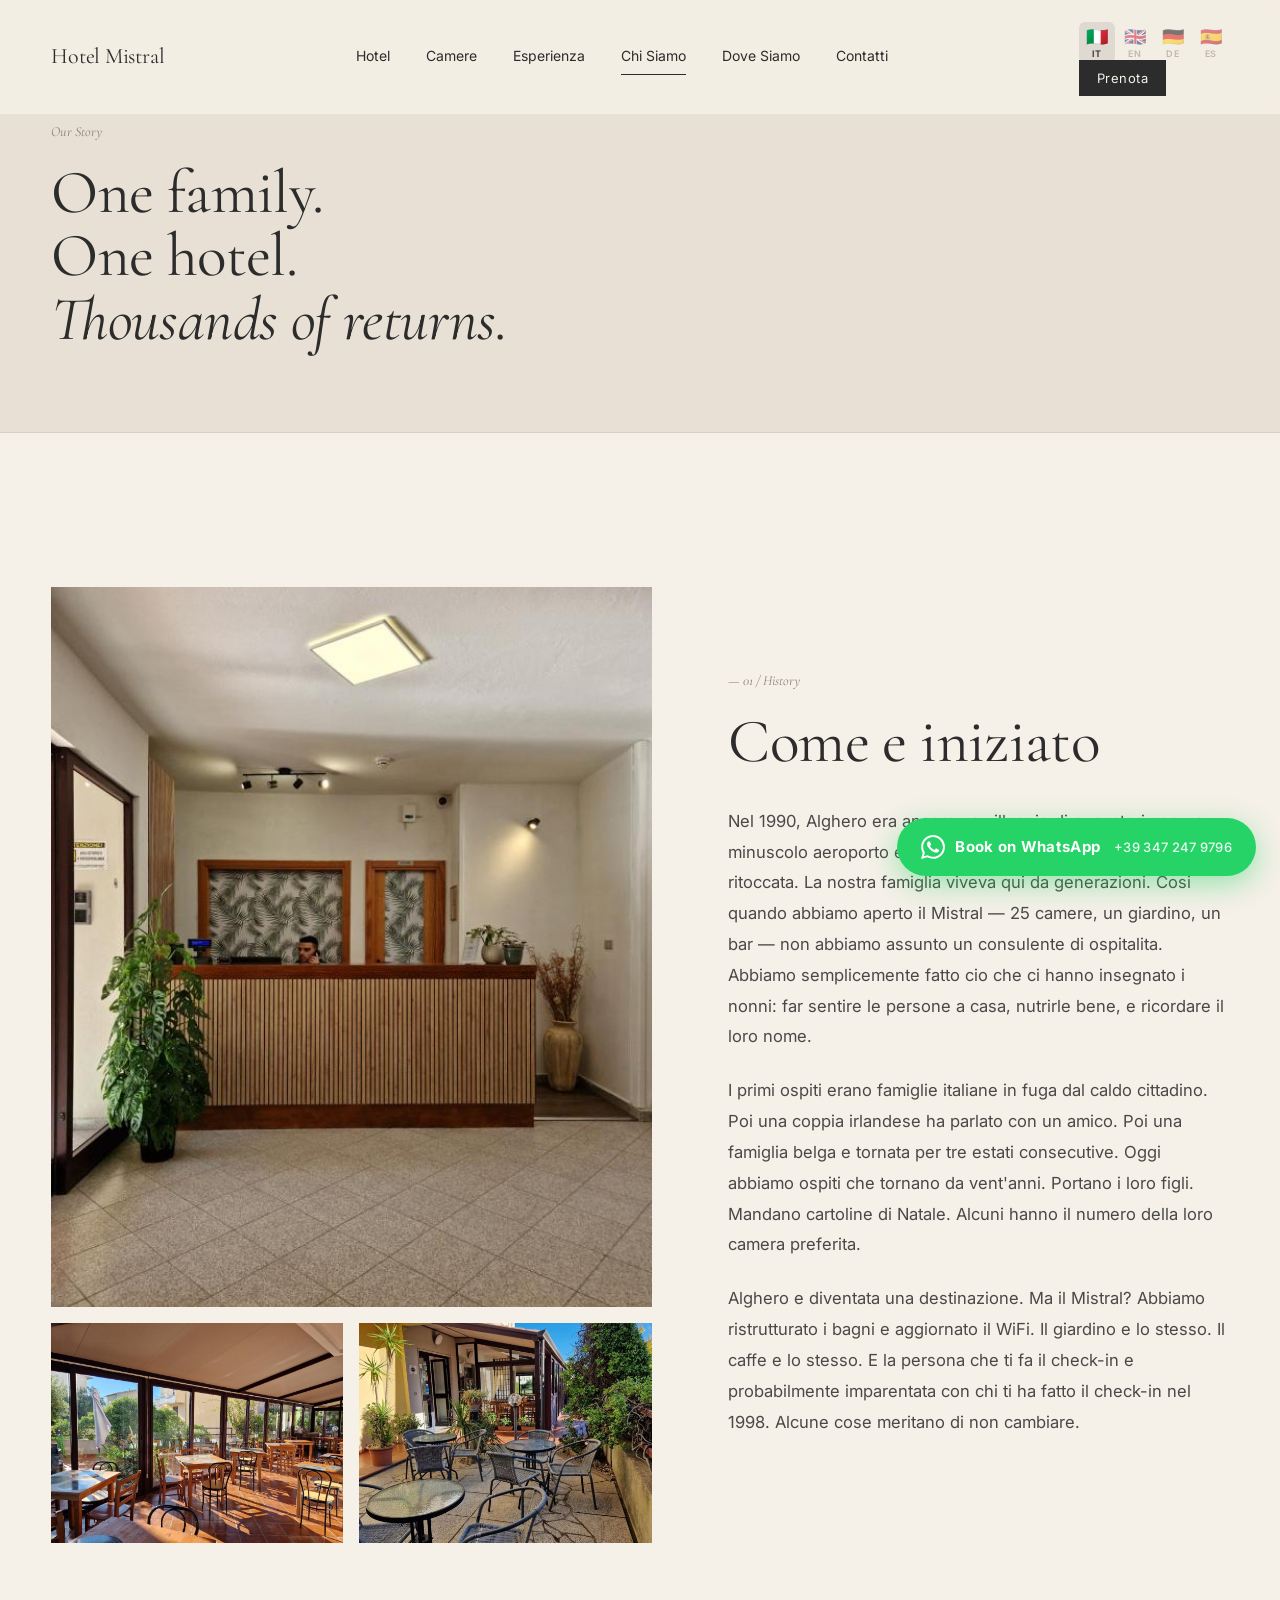
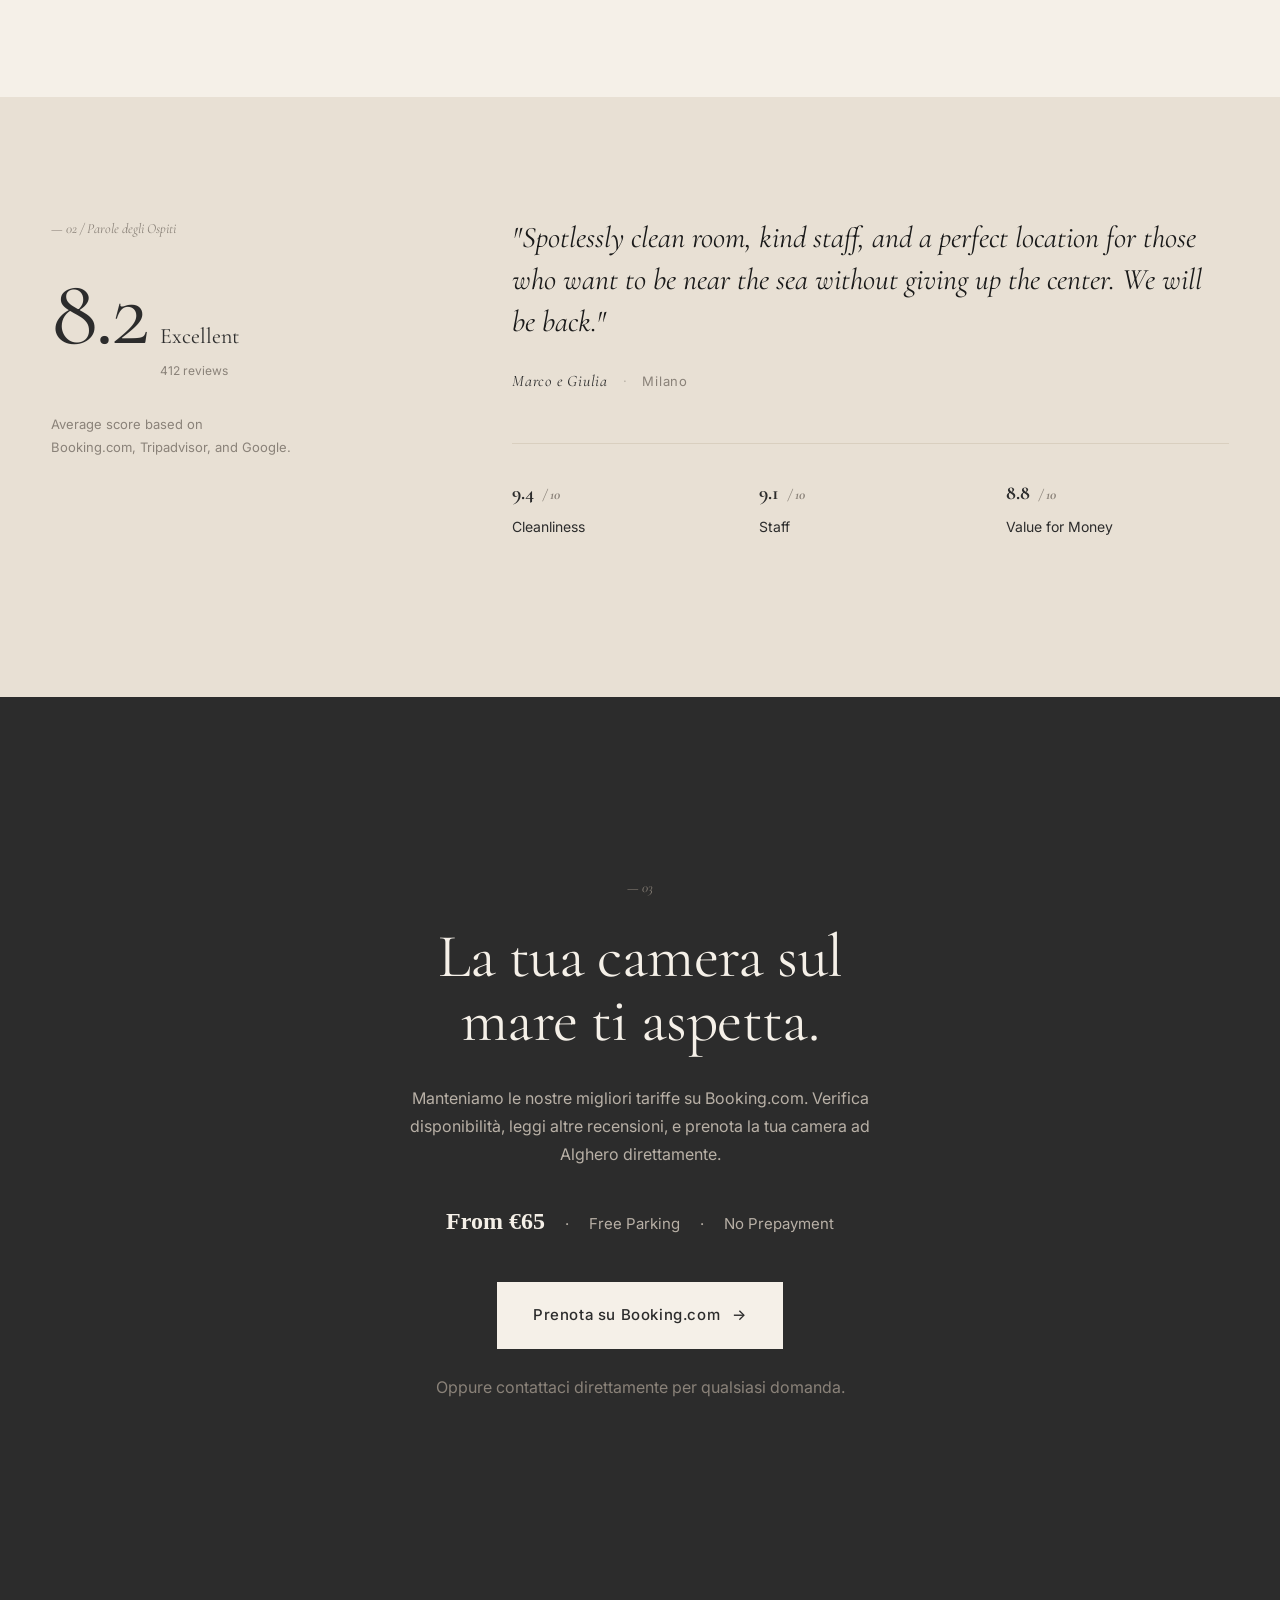
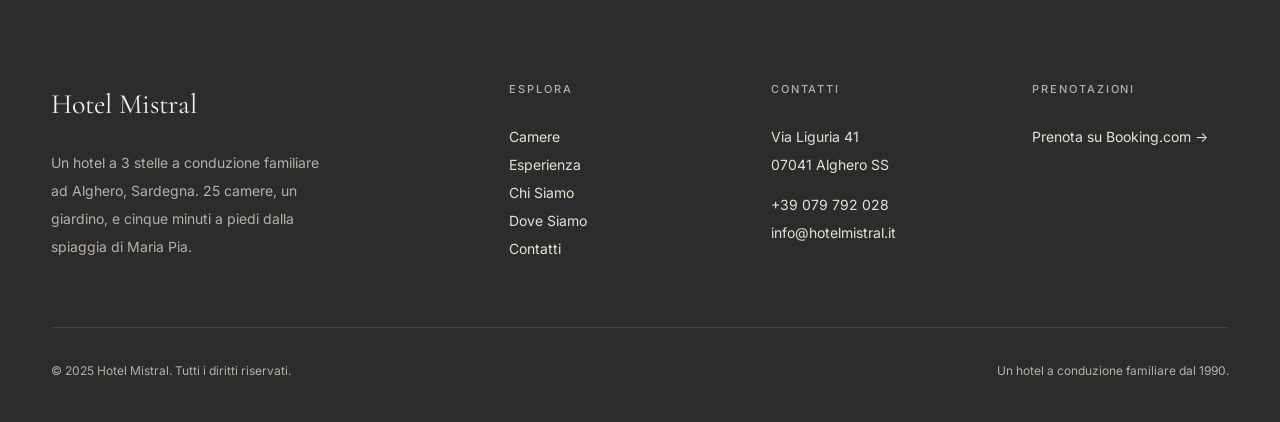
==== commit b93ad5e7: "fix: whatsapp button visibility, mobile menu, copywriting, images - Fix position: fixed on body by w" ====
--- a/about.html
+++ b/about.html
@@ -12,7 +12,8 @@
   <link href="https://fonts.googleapis.com/css2?family=Material+Symbols+Outlined:wght,FILL@100..700,0..1&display=swap" rel="stylesheet"/>
   <link href="css/styles.css" rel="stylesheet"/>
 </head>
-<body class="page" data-page="about">
+<body data-page="about">
+  <div class="page">
 
   <!-- Nav -->
   <nav class="nav" id="main-nav">
@@ -36,16 +37,16 @@
         <button class="lang-btn" data-lang="es" onclick="setLanguage('es')" title="Español"><span class="lang-flag">🇪🇸</span><span class="lang-code">ES</span></button>
       </div>
       <a href="https://www.booking.com/Share-Ju31eYQ" target="_blank" class="nav-cta hidden-mobile" data-i18n="nav.book_now">Check Availability</a>
-      <button class="menu-btn mobile-only" onclick="document.querySelector('.mobile-menu').classList.add('active'); document.body.style.overflow='hidden';">
-        <span class="material-symbols-outlined">menu</span>
+      <button class="menu-btn mobile-only" aria-label="Menu">
+        <svg viewBox="0 0 24 24" fill="none" stroke="currentColor" stroke-width="2" stroke-linecap="round" aria-hidden="true"><line x1="3" y1="6" x2="21" y2="6"/><line x1="3" y1="12" x2="21" y2="12"/><line x1="3" y1="18" x2="21" y2="18"/></svg>
       </button>
     </div>
   </nav>
 
   <!-- Mobile Menu -->
   <div class="mobile-menu">
-    <button style="position:absolute;top:24px;right:24px;background:none;border:none;cursor:pointer;" onclick="document.querySelector('.mobile-menu').classList.remove('active'); document.body.style.overflow='';">
-      <span class="material-symbols-outlined" style="font-size:32px;color:var(--antracite)">close</span>
+    <button class="menu-close" aria-label="Close menu" style="position:absolute;top:24px;right:24px;background:none;border:none;cursor:pointer;color:var(--antracite);">
+      <svg width="32" height="32" viewBox="0 0 24 24" fill="none" stroke="currentColor" stroke-width="2" stroke-linecap="round" aria-hidden="true"><line x1="18" y1="6" x2="6" y2="18"/><line x1="6" y1="6" x2="18" y2="18"/></svg>
     </button>
     <a href="index.html" data-i18n="nav.home">Hotel</a>
     <a href="rooms.html" data-i18n="nav.rooms">Rooms</a>
@@ -65,8 +66,8 @@
   <section class="page-header" style="padding-top:120px;padding-bottom:64px;background:var(--beige)">
     <div class="container reveal">
       <div class="section-num" data-i18n="about.page_label">Our Story</div>
-      <h1 class="h-large serif" style="margin-top:16px;max-width:14ch" data-i18n="about.page_title" data-i18n-html="">
-        A family, a hotel, and thirty years of welcomes.
+      <h1 class="h-large serif" style="margin-top:16px;max-width:16ch" data-i18n="about.page_title" data-i18n-html="">
+        One family. One hotel.<br/><span class="italic">Thousands of returns.</span>
       </h1>
     </div>
   </section>
@@ -77,6 +78,10 @@
       <div class="exp-grid">
         <div class="exp-image reveal">
           <img src="images/554112387.jpg" alt="Hotel Reception" style="width:100%;height:100%;object-fit:cover" />
+          <div style="margin-top:16px;display:grid;grid-template-columns:1fr 1fr;gap:16px">
+            <img src="images/554112398.jpg" alt="Breakfast veranda" style="width:100%;height:220px;object-fit:cover" />
+            <img src="images/554113139.jpg" alt="Front patio" style="width:100%;height:220px;object-fit:cover" />
+          </div>
         </div>
         <div class="exp-text reveal reveal-delay-1">
           <div class="section-num">— 01 / <span data-i18n="about.story_label">History</span></div>
@@ -84,13 +89,13 @@
             How it started.
           </h2>
           <p data-i18n="about.story_p1">
-            Hotel Mistral opened in 1990, when Alghero was still a quiet fishing town with a small airport and a reputation for clear water. Our family had lived in the area for generations. We converted a residential building into a small hotel — 25 rooms, a garden, a bar, and a belief that hospitality is something you do in person.
+            In 1990, Alghero was still a fishing village with a tiny airport and water so clear it looked Photoshopped. Our family had lived here for generations. So when we opened Mistral — 25 rooms, a garden, a bar — we didn't hire a hospitality consultant. We just did what our grandparents taught us: make people feel at home, feed them well, and remember their name.
           </p>
           <p data-i18n="about.story_p2">
-            The first guests were mostly Italian families on summer holiday. Over the years, word spread. Irish couples started coming. Then Belgians, British, Canadians. We have had guests who return every August, who bring their children, who send postcards from home.
+            The first guests were Italian families escaping city heat. Then an Irish couple told a friend. Then a Belgian family came back three summers in a row. Today we have guests who have been returning for twenty years. They bring their children. They send Christmas cards. Some have their favourite room number.
           </p>
           <p data-i18n="about.story_p3">
-            Today, Alghero has grown. But here at Mistral, things haven't changed much. We renovated the rooms, we added better WiFi, but the people behind the desk are still us. We still make the coffee ourselves. And we still believe in the same kind of welcome.
+            Alghero has grown into a destination. But Mistral? We renovated the bathrooms and upgraded the WiFi. The garden is the same. The coffee is the same. And the person checking you in is probably related to the person who checked you in in 1998. Some things are worth not changing.
           </p>
         </div>
       </div>
@@ -218,6 +223,15 @@
       </div>
     </div>
   </footer>
+</div>
+
+
+  <!-- WhatsApp Floating CTA -->
+  <a href="https://wa.me/393472479796?text=Hello,%20I%20would%20like%20to%20check%20availability%20at%20Hotel%20Mistral." target="_blank" class="whatsapp-float" aria-label="Book on WhatsApp">
+    <svg width="26" height="26" viewBox="0 0 24 24" fill="currentColor" aria-hidden="true"><path d="M17.472 14.382c-.297-.149-1.758-.867-2.03-.967-.273-.099-.471-.148-.67.15-.197.297-.767.966-.94 1.164-.173.199-.347.223-.644.075-.297-.15-1.255-.463-2.39-1.475-.883-.788-1.48-1.761-1.653-2.059-.173-.297-.018-.458.13-.606.134-.133.298-.347.446-.52.149-.174.198-.298.298-.497.099-.198.05-.371-.025-.52-.075-.149-.669-1.612-.916-2.207-.242-.579-.487-.5-.669-.51-.173-.008-.371-.01-.57-.01-.198 0-.52.074-.792.372-.272.297-1.04 1.016-1.04 2.479 0 1.462 1.065 2.875 1.213 3.074.149.198 2.096 3.2 5.077 4.487.709.306 1.262.489 1.694.625.712.227 1.36.195 1.871.118.571-.085 1.758-.719 2.006-1.413.248-.694.248-1.289.173-1.413-.074-.124-.272-.198-.57-.347m-5.421 7.403h-.004a9.87 9.87 0 01-5.031-1.378l-.361-.214-3.741.982.998-3.648-.235-.374a9.86 9.86 0 01-1.51-5.26c.001-5.45 4.436-9.884 9.888-9.884 2.64 0 5.122 1.03 6.988 2.898a9.825 9.825 0 012.893 6.994c-.003 5.45-4.437 9.884-9.885 9.884m8.413-18.297A11.815 11.815 0 0012.05 0C5.495 0 .16 5.335.157 11.892c0 2.096.547 4.142 1.588 5.945L.057 24l6.305-1.654a11.882 11.882 0 005.683 1.448h.005c6.554 0 11.890-5.335 11.893-11.893a11.821 11.821 0 00-3.48-8.413Z"/></svg>
+    <span class="whatsapp-float-text">Book on WhatsApp</span>
+    <span class="whatsapp-float-num">+39 347 247 9796</span>
+  </a>
 
   <script src="js/translations.js?v=3"></script>
   <script src="js/i18n.js?v=3"></script>
--- a/css/styles.css
+++ b/css/styles.css
@@ -521,23 +521,17 @@
   transition: background 200ms ease;
 }
 .nav-cta:hover { background: var(--inchiostro); }
+.menu-btn {
+  background: none; border: none; cursor: pointer;
+  padding: 8px; display: flex; align-items: center; justify-content: center;
+  color: var(--antracite);
+}
+.menu-btn .material-symbols-outlined { font-size: 28px; }
+.nav-actions { flex-shrink: 0; }
 
 @media (max-width: 720px) {
   .nav-links { display: none; }
   .nav-cta { display: none; }
-}
-
-/* Mobile utility classes */
-.hidden-mobile { display: initial; }
-.mobile-only { display: none; }
-@media (max-width: 720px) {
-  .hidden-mobile { display: none !important; }
-  .mobile-only { display: block; }
-}
-.menu-btn {
-  background: none; border: none; cursor: pointer;
-  padding: 4px; color: var(--antracite);
-  display: flex; align-items: center; justify-content: center;
 }
 
 /* Hero zoom animation (triggered by JS) */
@@ -989,6 +983,14 @@
   background: var(--antracite); color: var(--bianco);
   width: 48px; height: 48px; border-radius: 50%;
   display: flex; align-items: center; justify-content: center;
+}
+
+/* Responsive visibility utilities */
+.mobile-only { display: none !important; }
+
+@media (max-width: 860px) {
+  .hidden-mobile { display: none !important; }
+  .mobile-only { display: flex !important; }
 }
 
 /* Custom scrollbar */
@@ -1149,6 +1151,212 @@
   .calendar-dates-bar { gap: 0; }
 }
 
+/* ============================================
+   GALLERIES & PHOTO GRIDS
+   ============================================ */
+.photo-grid {
+  display: grid;
+  gap: clamp(12px, 2vw, 20px);
+}
+.photo-grid.two {
+  grid-template-columns: repeat(2, 1fr);
+}
+.photo-grid.three {
+  grid-template-columns: repeat(3, 1fr);
+}
+.photo-grid.four {
+  grid-template-columns: repeat(4, 1fr);
+}
+.photo-grid.masonry {
+  grid-template-columns: repeat(3, 1fr);
+  grid-auto-rows: 280px;
+}
+.photo-grid.masonry > *:nth-child(1) { grid-row: span 2; }
+.photo-grid.masonry > *:nth-child(4) { grid-row: span 2; }
+
+@media (max-width: 860px) {
+  .photo-grid.two,
+  .photo-grid.three,
+  .photo-grid.four,
+  .photo-grid.masonry {
+    grid-template-columns: repeat(2, 1fr);
+  }
+  .photo-grid.masonry { grid-auto-rows: 200px; }
+  .photo-grid.masonry > *:nth-child(1),
+  .photo-grid.masonry > *:nth-child(4) {
+    grid-row: span 1;
+  }
+}
+
+@media (max-width: 520px) {
+  .photo-grid.two,
+  .photo-grid.three,
+  .photo-grid.four,
+  .photo-grid.masonry {
+    grid-template-columns: 1fr;
+  }
+}
+
+.photo-grid img {
+  width: 100%;
+  height: 100%;
+  object-fit: cover;
+  display: block;
+}
+
+/* Gallery section spacing */
+.gallery-section {
+  padding: clamp(64px, 8vw, 100px) 0;
+}
+.gallery-section .section-num {
+  margin-bottom: 16px;
+}
+.gallery-section h2 {
+  margin-bottom: clamp(32px, 4vw, 48px);
+}
+
+/* Bathroom gallery specific */
+.bathroom-grid {
+  display: grid;
+  grid-template-columns: repeat(3, 1fr);
+  gap: clamp(12px, 2vw, 20px);
+}
+@media (max-width: 860px) {
+  .bathroom-grid { grid-template-columns: repeat(2, 1fr); }
+}
+@media (max-width: 520px) {
+  .bathroom-grid { grid-template-columns: 1fr; }
+}
+
+/* Rounded image containers */
+.img-rounded {
+  border-radius: 2px;
+  overflow: hidden;
+}
+
+/* Section breathing room */
+.section + .section { padding-top: clamp(72px, 10vw, 120px); }
+
+/* About page story improvements */
+.story-stats {
+  display: grid;
+  grid-template-columns: repeat(3, 1fr);
+  gap: 32px;
+  margin-top: 48px;
+  padding-top: 32px;
+  border-top: 1px solid var(--beige-scuro);
+}
+@media (max-width: 600px) {
+  .story-stats { grid-template-columns: 1fr; gap: 20px; }
+}
+
+/* Contact visual */
+.contact-visual img {
+  width: 100%;
+  height: 100%;
+  object-fit: cover;
+  min-height: 300px;
+}
+
+/* Location photo block */
+.location-photo {
+  margin-top: clamp(48px, 6vw, 80px);
+}
+.location-photo img {
+  width: 100%;
+  height: clamp(300px, 40vw, 500px);
+  object-fit: cover;
+}
+
+/* Uniform button sizing */
+.btn { min-height: 48px; }
+
+/* Menu button SVG icon fallback */
+.menu-btn svg {
+  width: 28px;
+  height: 28px;
+  display: block;
+}
+
+.menu-close {
+  color: var(--antracite);
+  transition: color 0.2s ease, transform 0.2s ease;
+}
+.menu-close:hover {
+  color: var(--mare);
+  transform: rotate(90deg);
+}
+
+/* Mobile menu link sizing */
+.mobile-menu a {
+  padding: 4px 0;
+}
+
+/* ============================================
+   WHATSAPP FLOATING CTA
+   ============================================ */
+.whatsapp-float {
+  position: fixed;
+  bottom: 24px;
+  right: 24px;
+  z-index: 9999;
+  display: flex;
+  align-items: center;
+  gap: 10px;
+  padding: 16px 24px;
+  background: #25D366;
+  color: #ffffff;
+  font-family: var(--sans);
+  font-size: 15px;
+  font-weight: 700;
+  letter-spacing: 0.02em;
+  text-decoration: none;
+  border-radius: 50px;
+  box-shadow: 0 8px 28px rgba(37, 211, 102, 0.45);
+  transition: transform 0.25s ease, box-shadow 0.25s ease;
+  animation: waPulse 2s ease-in-out infinite;
+}
+@keyframes waPulse {
+  0%, 100% { box-shadow: 0 8px 28px rgba(37, 211, 102, 0.45); }
+  50% { box-shadow: 0 8px 32px rgba(37, 211, 102, 0.65); }
+}
+.whatsapp-float:hover {
+  transform: translateY(-3px);
+  box-shadow: 0 10px 32px rgba(37, 211, 102, 0.52);
+}
+.whatsapp-float svg {
+  flex-shrink: 0;
+  width: 24px;
+  height: 24px;
+}
+.whatsapp-float-text {
+  display: inline;
+}
+.whatsapp-float-num {
+  display: inline;
+  font-weight: 500;
+  opacity: 0.9;
+  font-size: 13px;
+  margin-left: 4px;
+}
+
+@media (max-width: 640px) {
+  .whatsapp-float {
+    bottom: 16px;
+    right: 16px;
+    padding: 12px 16px;
+    font-size: 13px;
+    gap: 8px;
+  }
+  .whatsapp-float svg {
+    width: 22px;
+    height: 22px;
+  }
+  .whatsapp-float-num {
+    font-size: 12px;
+  }
+}
+
 /* Reduced motion */
 @media (prefers-reduced-motion: reduce) {
   *, *::before, *::after {
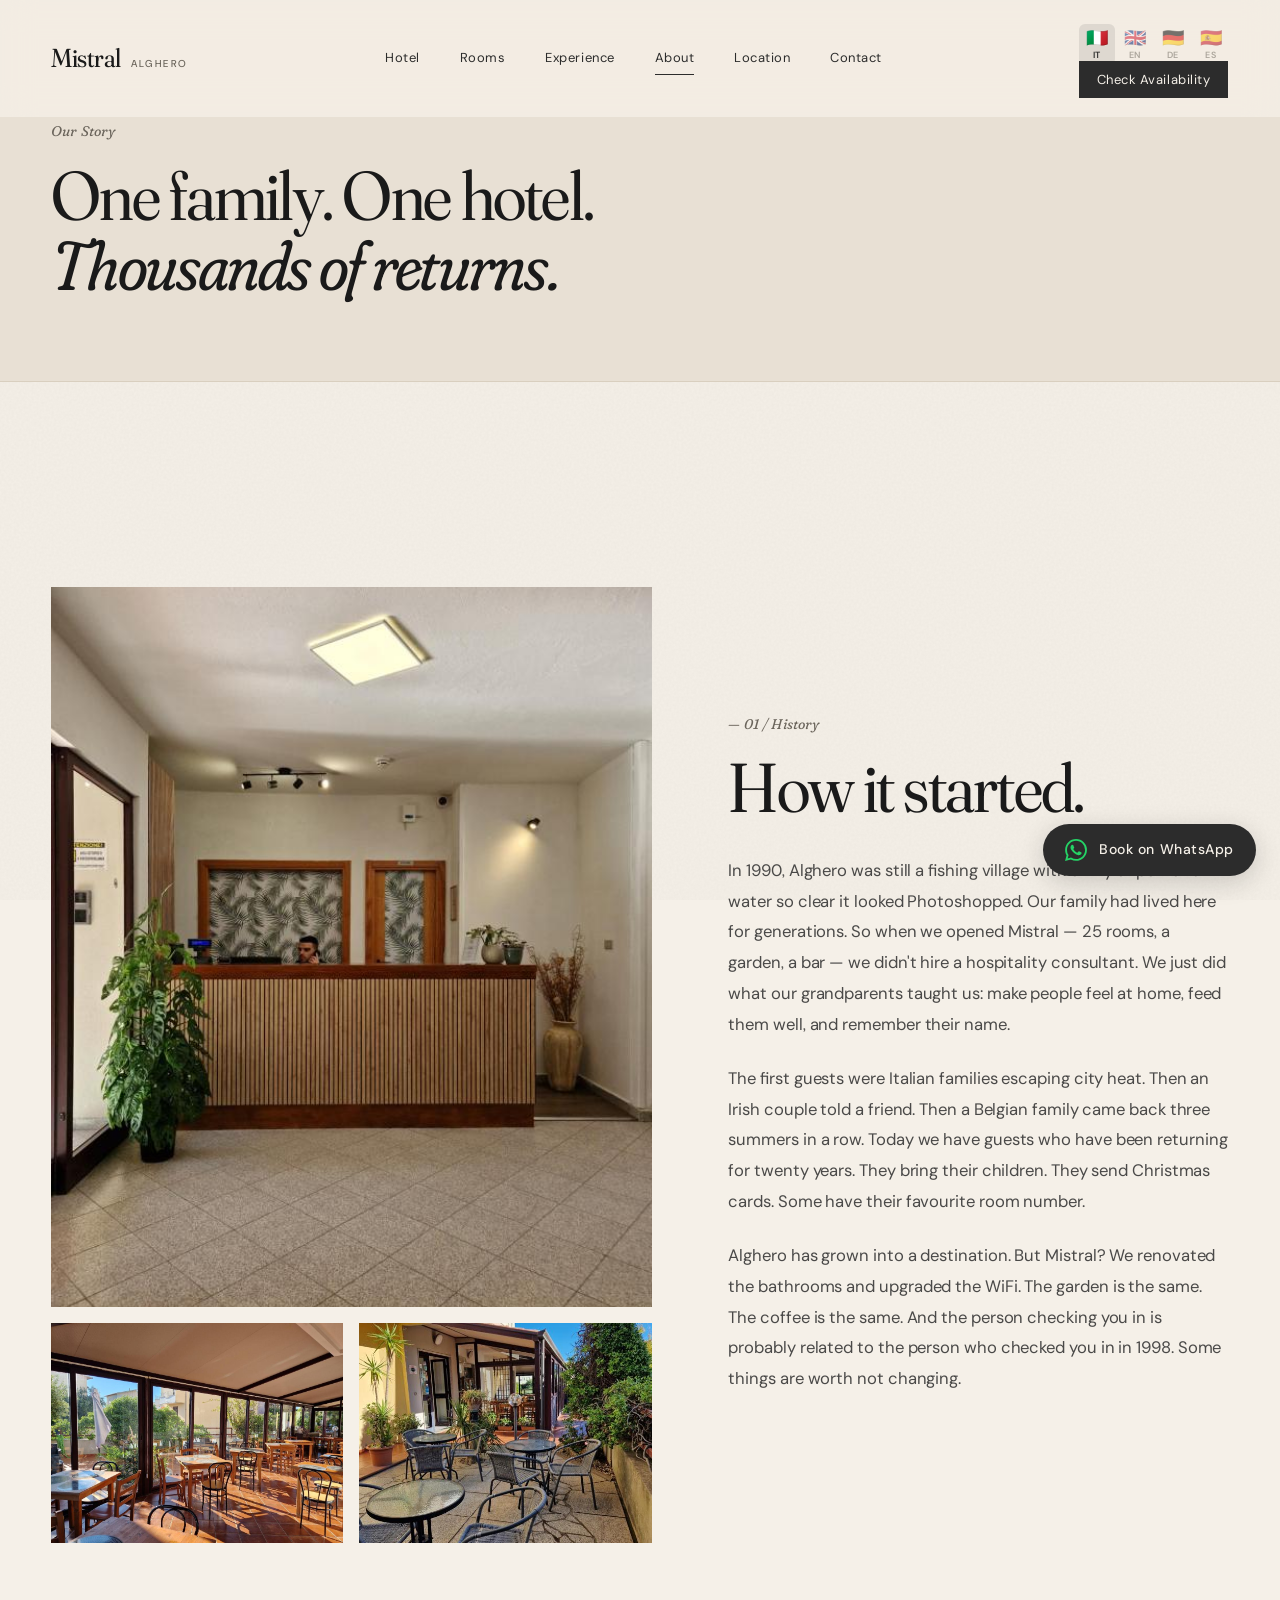
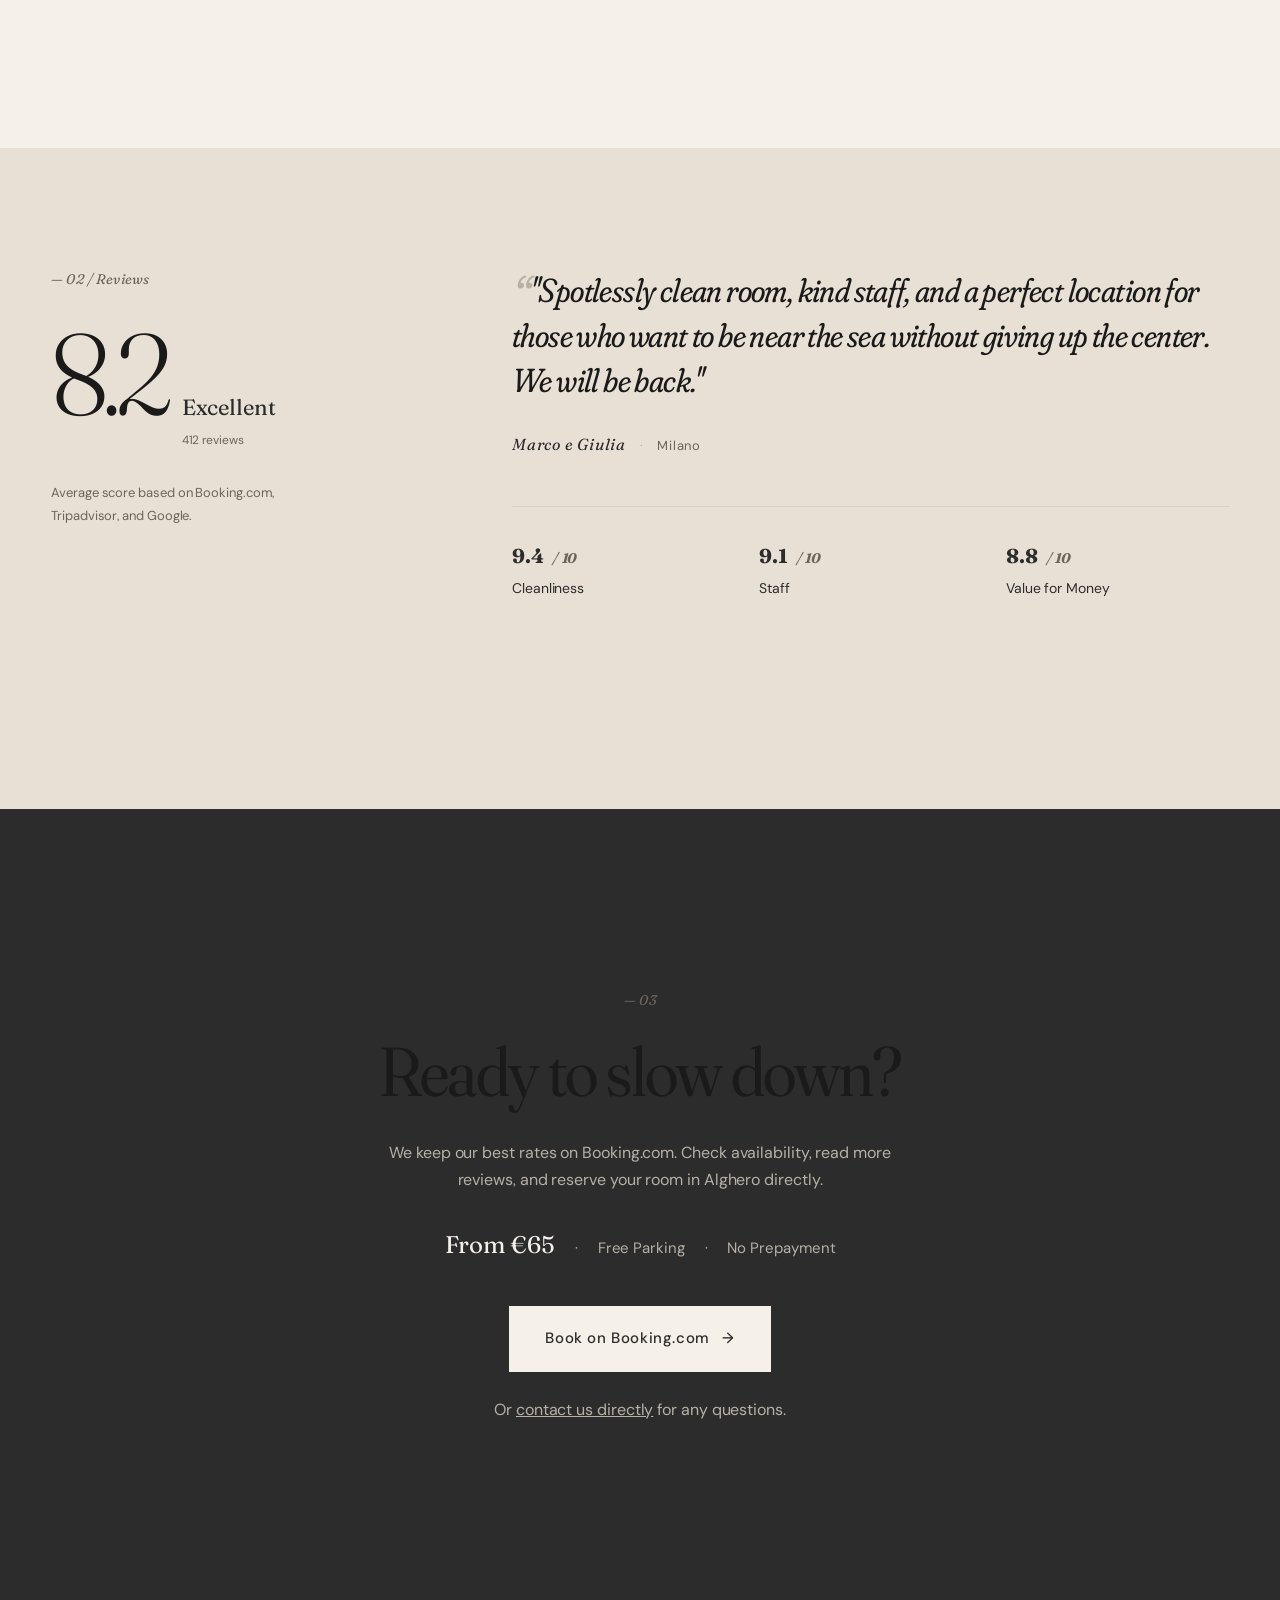
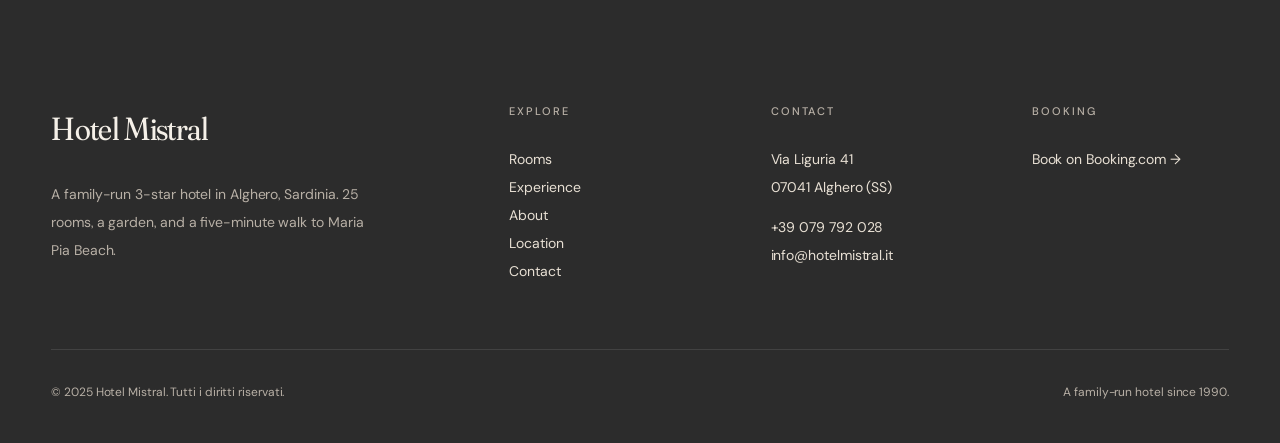
==== commit bb089836: "refine: premium typography upgrade, full i18n parity, WhatsApp CTA - Replace Cormorant+Inter with Fr" ====
--- a/about.html
+++ b/about.html
@@ -8,8 +8,7 @@
   
   <link rel="preconnect" href="https://fonts.googleapis.com">
   <link rel="preconnect" href="https://fonts.gstatic.com" crossorigin>
-  <link href="https://fonts.googleapis.com/css2?family=Cormorant+Garamond:ital,wght@0,300;0,400;0,500;0,600;1,300;1,400;1,500&family=Inter:wght@300;400;500;600;700&display=swap" rel="stylesheet"/>
-  <link href="https://fonts.googleapis.com/css2?family=Material+Symbols+Outlined:wght,FILL@100..700,0..1&display=swap" rel="stylesheet"/>
+  <link href="https://fonts.googleapis.com/css2?family=Fraunces:ital,opsz,wght,SOFT@0,9..144,300..700,30..100;1,9..144,300..700,30..100&family=DM+Sans:ital,opsz,wght@0,9..40,300..700;1,9..40,300..700&display=swap" rel="stylesheet"/>
   <link href="css/styles.css" rel="stylesheet"/>
 </head>
 <body data-page="about">
@@ -163,7 +162,7 @@
       </p>
       
       <div class="meta" style="color:var(--grigio-chiaro);border-color:var(--grigio);margin-top:32px">
-        <b style="font-family:'var(--serif)';font-size:24px;color:var(--bianco)">From €65</b>
+        <b style="font-family:var(--serif);font-size:24px;color:var(--bianco);font-weight:400">From €65</b>
         <span style="margin:0 16px">·</span>
         Free Parking
         <span style="margin:0 16px">·</span>
@@ -175,7 +174,7 @@
           Book on Booking.com
         </a>
       </div>
-      <div style="margin-top:24px;color:var(--grigio)">
+      <div style="margin-top:24px;color:var(--grigio-chiaro)">
         <span data-i18n="home.cta_or_contact" data-i18n-html="">Or <a href="contact.html" style="text-decoration:underline">contact us directly</a> for any questions.</span>
       </div>
     </div>
@@ -233,8 +232,8 @@
     <span class="whatsapp-float-num">+39 347 247 9796</span>
   </a>
 
-  <script src="js/translations.js?v=3"></script>
-  <script src="js/i18n.js?v=3"></script>
-  <script src="js/main.js?v=3"></script>
+  <script src="js/translations.js?v=5"></script>
+  <script src="js/i18n.js?v=5"></script>
+  <script src="js/main.js?v=5"></script>
 </body>
 </html>
--- a/css/styles.css
+++ b/css/styles.css
@@ -4,7 +4,7 @@
 
 .calendar-section {
   background: var(--beige);
-  padding: clamp(80px, 10vw, 140px) 0;
+  padding: clamp(110px, 14vw, 180px) 0;
 }
 
 .calendar-section .container {
@@ -367,15 +367,15 @@
   --bianco: #F5F0E8;
   --beige: #E8E0D4;
   --beige-scuro: #D9CFBF;
-  --grigio: #8A8279;
+  --grigio: #6B655C;          /* darkened from #8A8279 for WCAG AA (5.1:1 on bianco) */
   --grigio-chiaro: #B8B0A6;
   --antracite: #2C2C2C;
   --inchiostro: #1A1A1A;
-  --mare: #4A6B7A;
-  --terracotta: #B85C3A;
-
-  --serif: "Cormorant Garamond", "Cormorant", Georgia, serif;
-  --sans: "Inter", -apple-system, BlinkMacSystemFont, sans-serif;
+  --mare: #3D5A68;            /* slightly deeper for AA on bianco */
+  --terracotta: #A04E2E;      /* darkened for AA (4.7:1 on bianco) */
+
+  --serif: "Fraunces", "Cormorant Garamond", Georgia, serif;
+  --sans: "DM Sans", -apple-system, BlinkMacSystemFont, "Helvetica Neue", sans-serif;
   --mono: "JetBrains Mono", ui-monospace, monospace;
 
   --max: 1280px;
@@ -389,13 +389,15 @@
 body {
   font-family: var(--sans);
   font-size: 16px;
-  line-height: 1.75;
+  line-height: 1.7;
   color: var(--antracite);
   background: var(--bianco);
   -webkit-font-smoothing: antialiased;
   -moz-osx-font-smoothing: grayscale;
-  font-feature-settings: "kern", "liga", "calt";
+  font-feature-settings: "kern", "liga", "calt", "ss01";
+  font-variation-settings: "opsz" 14;
   text-rendering: optimizeLegibility;
+  letter-spacing: -0.005em;
 }
 
 img { display: block; max-width: 100%; }
@@ -404,36 +406,117 @@
 
 a { color: inherit; text-decoration: none; }
 
-/* Tipografia editoriale */
-.serif { font-family: var(--serif); font-weight: 400; letter-spacing: -0.01em; }
+/* Atmospheric paper grain — very subtle, behind everything */
+body::before {
+  content: "";
+  position: fixed;
+  inset: 0;
+  z-index: 1;
+  pointer-events: none;
+  opacity: 0.045;
+  mix-blend-mode: multiply;
+  background-image: url("data:image/svg+xml;utf8,<svg xmlns='http://www.w3.org/2000/svg' viewBox='0 0 400 400'><filter id='n'><feTurbulence type='fractalNoise' baseFrequency='0.9' numOctaves='2' stitchTiles='stitch'/><feColorMatrix values='0 0 0 0 0 0 0 0 0 0 0 0 0 0 0 0 0 0 0.6 0'/></filter><rect width='100%25' height='100%25' filter='url(%23n)'/></svg>");
+}
+body > * { position: relative; z-index: 2; }
+.nav { z-index: 100 !important; }
+.modal-backdrop, .mobile-menu, .whatsapp-float { z-index: 200; }
+.whatsapp-float { z-index: 9999; }
+
+/* Tipografia editoriale — Fraunces variable */
+.serif {
+  font-family: var(--serif);
+  font-weight: 400;
+  letter-spacing: -0.012em;
+  font-feature-settings: "kern", "liga", "calt", "onum", "ss01";
+  font-variation-settings: "opsz" 144, "SOFT" 50;
+}
+.serif.italic, .italic {
+  font-style: italic;
+  font-feature-settings: "kern", "liga", "calt", "swsh", "onum", "ss01";
+  font-variation-settings: "opsz" 144, "SOFT" 80;
+}
 .eyebrow {
   font-family: var(--sans);
   font-size: 11px;
-  letter-spacing: 0.18em;
+  letter-spacing: 0.24em;
   text-transform: uppercase;
   color: var(--grigio);
   font-weight: 500;
+  display: inline-flex;
+  align-items: center;
+}
+.eyebrow::before {
+  content: "";
+  display: inline-block;
+  width: 28px;
+  height: 1px;
+  background: currentColor;
+  vertical-align: middle;
+  margin-right: 14px;
+  opacity: 0.55;
 }
 .section-num {
   font-family: var(--serif);
   font-style: italic;
   font-size: 14px;
   color: var(--grigio);
-}
-
-h1, h2, h3 { font-family: var(--serif); font-weight: 400; letter-spacing: -0.015em; line-height: 1.05; text-wrap: balance; }
-
-.h-display { font-size: clamp(44px, 6.5vw, 92px); line-height: 0.97; letter-spacing: -0.025em; max-width: 18ch; }
-.h-large   { font-size: clamp(34px, 4.8vw, 62px); line-height: 1.04; max-width: 20ch; }
-.h-medium  { font-size: clamp(26px, 3.4vw, 44px); line-height: 1.1; max-width: 24ch; }
-.h-small   { font-size: clamp(20px, 2.3vw, 30px); line-height: 1.15; }
-
-.italic { font-style: italic; }
+  letter-spacing: 0.01em;
+  font-variation-settings: "opsz" 14, "SOFT" 80;
+}
+
+h1, h2, h3 {
+  font-family: var(--serif);
+  font-weight: 400;
+  letter-spacing: -0.022em;
+  line-height: 1.02;
+  text-wrap: balance;
+  font-feature-settings: "kern", "liga", "calt", "ss01";
+  font-variation-settings: "opsz" 144, "SOFT" 50;
+  color: var(--inchiostro);
+}
+
+.h-display {
+  font-size: clamp(52px, 8vw, 124px);
+  line-height: 0.94;
+  letter-spacing: -0.035em;
+  max-width: 14ch;
+  font-weight: 350;
+  font-variation-settings: "opsz" 144, "SOFT" 30;
+}
+.h-large   {
+  font-size: clamp(38px, 5.4vw, 72px);
+  line-height: 1.02;
+  max-width: 18ch;
+  letter-spacing: -0.025em;
+  font-weight: 380;
+  font-variation-settings: "opsz" 144, "SOFT" 40;
+}
+.h-medium  {
+  font-size: clamp(28px, 3.8vw, 50px);
+  line-height: 1.08;
+  max-width: 22ch;
+  letter-spacing: -0.02em;
+  font-weight: 400;
+  font-variation-settings: "opsz" 96, "SOFT" 50;
+}
+.h-small   {
+  font-size: clamp(22px, 2.6vw, 34px);
+  line-height: 1.12;
+  letter-spacing: -0.015em;
+  font-weight: 400;
+  font-variation-settings: "opsz" 48, "SOFT" 50;
+}
+
+.italic {
+  font-style: italic;
+  font-variation-settings: "opsz" 144, "SOFT" 80;
+}
+.h-display .italic, .h-large .italic { font-variation-settings: "opsz" 144, "SOFT" 100; }
 
 /* Layout */
 .container { max-width: var(--max); margin: 0 auto; padding: 0 var(--gutter); }
-.section { padding: clamp(88px, 12vw, 170px) 0; }
-.section-tight { padding: clamp(64px, 9vw, 110px) 0; }
+.section { padding: clamp(110px, 16vw, 220px) 0; }
+.section-tight { padding: clamp(72px, 11vw, 140px) 0; }
 
 .divider { height: 1px; background: var(--beige-scuro); border: none; }
 
@@ -462,14 +545,74 @@
   padding: 8px 0;
 }
 .btn-ghost:hover { color: var(--mare); border-color: var(--mare); }
-.btn-arrow::after { content: "→"; transition: transform 200ms ease; }
-.btn:hover .btn-arrow::after, .btn-arrow:hover::after { transform: translateX(4px); }
+.btn-arrow::after { content: "→"; transition: transform 200ms ease; display: inline-block; }
+.btn:hover .btn-arrow::after,
+.btn-arrow:hover::after,
+.room-card:hover .btn-arrow::after,
+.room-card:focus-visible .btn-arrow::after { transform: translateX(4px); }
 
 /* Pricing inline */
-.price-from { font-family: var(--serif); font-size: 18px; color: var(--grigio); font-style: italic; }
-.price-num { font-family: var(--serif); font-size: 32px; color: var(--antracite); }
-.price-num-lg { font-family: var(--serif); font-size: 56px; color: var(--antracite); letter-spacing: -0.02em; }
-.price-night { font-size: 13px; color: var(--grigio); }
+.price-from {
+  font-family: var(--serif);
+  font-size: 17px;
+  color: var(--grigio);
+  font-style: italic;
+  font-variation-settings: "opsz" 24, "SOFT" 100;
+  letter-spacing: -0.01em;
+}
+.price-num {
+  font-family: var(--serif);
+  font-size: clamp(28px, 2.8vw, 38px);
+  color: var(--inchiostro);
+  font-weight: 350;
+  font-variation-settings: "opsz" 48, "SOFT" 30;
+  letter-spacing: -0.025em;
+  font-feature-settings: "tnum", "lnum";
+}
+.price-num-lg {
+  font-family: var(--serif);
+  font-size: clamp(48px, 5.5vw, 72px);
+  color: var(--inchiostro);
+  letter-spacing: -0.03em;
+  font-weight: 300;
+  font-variation-settings: "opsz" 144, "SOFT" 30;
+}
+.price-night { font-size: 13px; color: var(--grigio); font-style: italic; font-family: var(--serif); }
+.stats-strip {
+  display: grid;
+  grid-template-columns: repeat(3, 1fr);
+  gap: clamp(24px, 4vw, 56px);
+  margin-top: 64px;
+  padding-top: 40px;
+  border-top: 1px solid var(--beige-scuro);
+}
+.stat { display: flex; flex-direction: column; gap: 8px; }
+.stat-num {
+  font-family: var(--serif);
+  font-size: clamp(48px, 5vw, 64px);
+  font-weight: 300;
+  font-variation-settings: "opsz" 144, "SOFT" 30;
+  letter-spacing: -0.04em;
+  font-feature-settings: "tnum", "lnum";
+  line-height: 1;
+  color: var(--inchiostro);
+}
+.stat-num .stat-plus {
+  font-size: 0.45em;
+  vertical-align: 0.55em;
+  color: var(--grigio);
+  font-weight: 400;
+  letter-spacing: 0;
+  margin-left: 2px;
+}
+.stat-label {
+  font-family: var(--sans);
+  font-size: 11px;
+  letter-spacing: 0.22em;
+  text-transform: uppercase;
+  color: var(--grigio);
+  font-weight: 500;
+}
 
 /* Tag scarsità */
 .tag-scarce {
@@ -499,22 +642,53 @@
 .nav {
   position: fixed; top: 0; left: 0; right: 0; z-index: 100;
   display: flex; align-items: center; justify-content: space-between;
-  padding: 22px var(--gutter);
-  background: rgba(245, 240, 232, 0.85);
-  backdrop-filter: saturate(140%) blur(12px);
-  -webkit-backdrop-filter: saturate(140%) blur(12px);
-  transition: background 200ms ease, border-color 200ms ease;
+  padding: 24px var(--gutter);
+  background: rgba(245, 240, 232, 0.78);
+  backdrop-filter: saturate(140%) blur(16px);
+  -webkit-backdrop-filter: saturate(140%) blur(16px);
+  transition: background 300ms ease, border-color 300ms ease, padding 300ms ease;
   border-bottom: 1px solid transparent;
 }
-.nav.scrolled { border-bottom-color: var(--beige-scuro); }
-.nav-brand { font-family: var(--serif); font-size: 22px; letter-spacing: -0.01em; display: flex; align-items: baseline; gap: 8px; }
-.nav-brand small { font-size: 11px; letter-spacing: 0.18em; text-transform: uppercase; color: var(--grigio); font-family: var(--sans); }
-.nav-links { display: flex; gap: 36px; font-size: 14px; }
-.nav-links a { color: var(--antracite); position: relative; padding: 4px 0; }
-.nav-links a:hover { color: var(--mare); }
-.nav-links a.active::after {
-  content:""; position:absolute; left:0; right:0; bottom:-2px; height:1px; background: var(--antracite);
-}
+.nav.scrolled {
+  padding: 18px var(--gutter);
+  background: rgba(245, 240, 232, 0.92);
+  border-bottom-color: var(--beige-scuro);
+}
+.nav-brand {
+  font-family: var(--serif);
+  font-size: 26px;
+  letter-spacing: -0.02em;
+  display: flex;
+  align-items: baseline;
+  gap: 10px;
+  font-weight: 400;
+  font-variation-settings: "opsz" 96, "SOFT" 50;
+  color: var(--inchiostro);
+}
+.nav-brand small {
+  font-size: 10px;
+  letter-spacing: 0.24em;
+  text-transform: uppercase;
+  color: var(--grigio);
+  font-family: var(--sans);
+  font-weight: 500;
+}
+.nav-links { display: flex; gap: 40px; font-size: 13px; letter-spacing: 0.04em; }
+.nav-links a {
+  color: var(--antracite);
+  position: relative;
+  padding: 6px 0;
+  font-weight: 400;
+  transition: color 250ms ease;
+}
+.nav-links a:hover { color: var(--inchiostro); }
+.nav-links a::after {
+  content:""; position:absolute; left:50%; right:50%; bottom:0; height:1px;
+  background: var(--antracite);
+  transition: left 350ms cubic-bezier(0.16,1,0.3,1), right 350ms cubic-bezier(0.16,1,0.3,1);
+}
+.nav-links a:hover::after { left: 0; right: 0; }
+.nav-links a.active::after { left: 0; right: 0; }
 .nav-cta {
   padding: 10px 18px; font-size: 13px; letter-spacing: 0.04em;
   background: var(--antracite); color: var(--bianco);
@@ -573,22 +747,44 @@
 .tiny { font-size: 11px; letter-spacing: 0.1em; text-transform: uppercase; }
 
 /* Hero */
-.hero { padding-top: 140px; padding-bottom: 0; }
+.hero { padding-top: 160px; padding-bottom: clamp(60px, 10vw, 140px); }
 .hero-grid {
   display: grid;
-  grid-template-columns: 1fr 1.1fr;
-  gap: clamp(32px, 6vw, 80px);
+  grid-template-columns: 1fr 1.05fr;
+  gap: clamp(40px, 7vw, 100px);
   align-items: end;
-  min-height: calc(100vh - 140px);
-}
-.hero-left { padding-bottom: clamp(40px, 8vw, 100px); }
-.hero-meta { display: flex; gap: 24px; flex-wrap: wrap; font-size: 13px; color: var(--grigio); margin-top: 32px; }
-.hero-meta span { display: inline-flex; gap: 8px; align-items: center; }
-.hero-meta span::before { content:"·"; color: var(--grigio-chiaro); }
-.hero-meta span:first-child::before { display: none; }
+  min-height: calc(100vh - 220px);
+}
+.hero-left { padding-bottom: clamp(20px, 4vw, 60px); }
+.hero-ctas {
+  display: flex;
+  gap: 14px;
+  margin-top: 36px;
+  flex-wrap: wrap;
+  align-items: center;
+}
+.hero-ctas .btn-whatsapp { padding: 16px 26px; font-size: 13px; }
+@media (max-width: 480px) {
+  .hero-ctas { gap: 12px; }
+  .hero-ctas .btn,
+  .hero-ctas .btn-whatsapp { width: 100%; justify-content: center; }
+}
+
+.hero-meta { display: flex; gap: 28px; flex-wrap: wrap; font-size: 13px; color: var(--grigio); margin-top: 36px; align-items: baseline; }
+.hero-meta > span { display: inline-flex; gap: 10px; align-items: baseline; letter-spacing: 0.02em; }
+.hero-meta > span + span::before { content:"·"; color: var(--grigio-chiaro); margin-right: 6px; }
+.hero-meta .price-line { gap: 8px; }
 .hero-image { position: relative; height: 100%; min-height: 60vh; }
 .hero-image image-slot { width: 100%; height: 100%; min-height: 60vh; }
-.hero-caption { position: absolute; bottom: 16px; left: 16px; font-size: 11px; letter-spacing: 0.12em; text-transform: uppercase; color: var(--bianco); mix-blend-mode: difference; }
+.hero-caption {
+  position: absolute; bottom: 20px; left: 20px;
+  font-size: 10px; letter-spacing: 0.16em; text-transform: uppercase;
+  color: var(--bianco); font-weight: 500;
+  padding: 8px 14px;
+  background: rgba(26, 26, 26, 0.55);
+  backdrop-filter: blur(8px) saturate(120%);
+  -webkit-backdrop-filter: blur(8px) saturate(120%);
+}
 
 @media (max-width: 860px) {
   .hero-grid { grid-template-columns: 1fr; min-height: auto; }
@@ -599,12 +795,28 @@
 /* Intro */
 .intro-grid {
   display: grid;
-  grid-template-columns: 1fr 2fr;
-  gap: clamp(40px, 8vw, 120px);
+  grid-template-columns: 1fr 1.8fr;
+  gap: clamp(48px, 10vw, 140px);
   align-items: start;
 }
-.intro-body p { font-size: clamp(17px, 1.3vw, 20px); line-height: 1.8; margin-bottom: 1.3em; max-width: 62ch; color: rgba(44,44,44,0.85); }
-.intro-body p:first-child { font-family: var(--serif); font-size: clamp(26px, 3vw, 38px); line-height: 1.25; color: var(--inchiostro); margin-bottom: 1.4em; }
+.intro-body p {
+  font-size: clamp(17px, 1.3vw, 20px);
+  line-height: 1.78;
+  margin-bottom: 1.5em;
+  max-width: 60ch;
+  color: rgba(44,44,44,0.82);
+}
+.intro-body p:first-child {
+  font-family: var(--serif);
+  font-size: clamp(26px, 3.2vw, 42px);
+  line-height: 1.22;
+  letter-spacing: -0.018em;
+  color: var(--inchiostro);
+  margin-bottom: 1.5em;
+  font-weight: 400;
+  font-variation-settings: "opsz" 96, "SOFT" 50;
+  max-width: 24ch;
+}
 @media (max-width: 720px) { .intro-grid { grid-template-columns: 1fr; } }
 
 /* Camere — griglia */
@@ -618,17 +830,74 @@
 .room-card {
   display: flex; flex-direction: column;
   cursor: pointer;
-  transition: opacity 200ms ease;
-}
-.room-card:hover { opacity: 0.92; }
-.room-card .img-wrap { aspect-ratio: 4/5; margin-bottom: 20px; overflow: hidden; }
-.room-card image-slot { width: 100%; height: 100%; transition: transform 600ms ease; }
-.room-card:hover image-slot { transform: scale(1.02); }
+  outline: none;
+}
+.room-card .img-wrap {
+  aspect-ratio: 4/5;
+  margin-bottom: 20px;
+  overflow: hidden;
+  position: relative;
+  background: var(--beige);
+}
+.room-card .img-wrap::after {
+  content: "";
+  position: absolute; inset: 0;
+  background: linear-gradient(180deg, transparent 60%, rgba(26,26,26,0.18));
+  opacity: 0;
+  transition: opacity 400ms ease;
+  pointer-events: none;
+}
+.room-card .img-wrap img,
+.room-card image-slot {
+  width: 100%; height: 100%;
+  transition: transform 800ms cubic-bezier(0.16, 1, 0.3, 1);
+}
+.room-card:hover .img-wrap img,
+.room-card:focus-visible .img-wrap img,
+.room-card:hover image-slot { transform: scale(1.04); }
+.room-card:hover .img-wrap::after,
+.room-card:focus-visible .img-wrap::after { opacity: 1; }
+.room-card:focus-visible .img-wrap {
+  outline: 2px solid var(--antracite);
+  outline-offset: 4px;
+}
 .room-card .meta-line { display: flex; justify-content: space-between; align-items: baseline; gap: 16px; margin-bottom: 6px; }
-.room-card h3 { font-size: 26px; }
+.room-card h3 {
+  font-size: clamp(24px, 2.2vw, 30px);
+  position: relative;
+  display: inline-block;
+  font-weight: 400;
+  letter-spacing: -0.018em;
+  font-variation-settings: "opsz" 96, "SOFT" 50;
+}
+.room-card h3::after {
+  content: "";
+  position: absolute;
+  left: 0; right: 0; bottom: -3px;
+  height: 1px;
+  background: currentColor;
+  transform: scaleX(0);
+  transform-origin: left;
+  transition: transform 400ms cubic-bezier(0.16, 1, 0.3, 1);
+}
+.room-card:hover h3::after,
+.room-card:focus-visible h3::after { transform: scaleX(0.4); }
 .room-card .specs { color: var(--grigio); font-size: 13px; margin-bottom: 8px; }
-.room-card .from { font-family: var(--serif); font-size: 15px; color: var(--grigio); font-style: italic; }
-.room-card .from b { font-style: normal; color: var(--antracite); font-weight: 400; font-size: 22px; margin-left: 2px; }
+.room-card .from {
+  font-family: var(--serif); font-size: 15px;
+  color: var(--grigio); font-style: italic;
+  font-variation-settings: "opsz" 24, "SOFT" 100;
+}
+.room-card .from b {
+  font-style: normal;
+  color: var(--inchiostro);
+  font-weight: 350;
+  font-size: 28px;
+  margin-left: 4px;
+  font-variation-settings: "opsz" 48, "SOFT" 30;
+  letter-spacing: -0.02em;
+  font-feature-settings: "tnum", "lnum";
+}
 
 /* Esperienza */
 .exp-grid {
@@ -651,19 +920,39 @@
   gap: clamp(40px, 8vw, 120px);
   align-items: start;
 }
-.score-block { display: flex; align-items: baseline; gap: 12px; }
-.score { font-family: var(--serif); font-size: 96px; line-height: 1; letter-spacing: -0.03em; }
+.score-block { display: flex; align-items: baseline; gap: 14px; }
+.score {
+  font-family: var(--serif);
+  font-size: clamp(80px, 9vw, 120px);
+  line-height: 1;
+  letter-spacing: -0.045em;
+  font-weight: 300;
+  font-variation-settings: "opsz" 144, "SOFT" 30;
+  font-feature-settings: "tnum", "lnum";
+  color: var(--inchiostro);
+}
 .score-side { display: flex; flex-direction: column; gap: 4px; padding-bottom: 8px; }
 .score-side strong { font-family: var(--serif); font-size: 22px; font-weight: 400; }
 .score-side small { font-size: 12px; color: var(--grigio); }
 
 .review-quote {
   font-family: var(--serif);
-  font-size: clamp(22px, 2.4vw, 30px);
-  line-height: 1.4;
+  font-size: clamp(22px, 2.6vw, 34px);
+  line-height: 1.35;
   font-style: italic;
+  font-variation-settings: "opsz" 144, "SOFT" 100;
+  letter-spacing: -0.018em;
   color: var(--inchiostro);
-  margin-bottom: 24px;
+  margin-bottom: 28px;
+  font-weight: 380;
+}
+.review-quote::before {
+  content: "\201C";
+  font-size: 1.6em;
+  line-height: 0;
+  vertical-align: -0.25em;
+  color: var(--grigio-chiaro);
+  margin-right: 0.05em;
 }
 .review-attr { font-size: 13px; color: var(--grigio); letter-spacing: 0.06em; }
 
@@ -689,9 +978,17 @@
   align-items: baseline;
 }
 .distance-list li:first-child { border-top: 1px solid var(--beige-scuro); }
-.distance-list .km { font-family: var(--serif); font-size: 28px; color: var(--antracite); }
-.distance-list .place { font-size: 17px; }
-.distance-list .meta { font-size: 12px; color: var(--grigio); letter-spacing: 0.08em; text-transform: uppercase; }
+.distance-list .km {
+  font-family: var(--serif);
+  font-size: 32px;
+  color: var(--inchiostro);
+  font-weight: 350;
+  font-variation-settings: "opsz" 96, "SOFT" 30;
+  letter-spacing: -0.025em;
+  font-feature-settings: "tnum", "lnum";
+}
+.distance-list .place { font-size: 17px; font-weight: 400; }
+.distance-list .meta { font-size: 11px; color: var(--grigio); letter-spacing: 0.18em; text-transform: uppercase; font-weight: 500; }
 .map-wrap { aspect-ratio: 4/5; min-height: 400px; background: var(--beige); position: relative; overflow: hidden; }
 @media (max-width: 860px) { .location-grid { grid-template-columns: 1fr; } .map-wrap { aspect-ratio: 4/3; } }
 
@@ -710,7 +1007,15 @@
 .footer p, .footer li { font-size: 14px; line-height: 2; color: var(--beige); }
 .footer ul { list-style: none; }
 .footer a:hover { color: var(--bianco); }
-.footer .brand-mark { font-family: var(--serif); font-size: 28px; margin-bottom: 20px; color: var(--bianco); }
+.footer .brand-mark {
+  font-family: var(--serif);
+  font-size: 32px;
+  margin-bottom: 24px;
+  color: var(--bianco);
+  font-weight: 400;
+  font-variation-settings: "opsz" 96, "SOFT" 50;
+  letter-spacing: -0.02em;
+}
 .footer-bottom { padding-top: 32px; border-top: 1px solid rgba(255,255,255,0.1); display: flex; justify-content: space-between; align-items: center; gap: 16px; flex-wrap: wrap; font-size: 12px; color: var(--grigio-chiaro); line-height: 1.8; }
 @media (max-width: 720px) {
   .footer-grid { grid-template-columns: 1fr 1fr; gap: 40px 28px; margin-bottom: 48px; }
@@ -1003,36 +1308,35 @@
 ::selection { background: var(--mare); color: var(--bianco); }
 
 /* ============================================
-   WHATSAPP BUTTON — premium green
+   WHATSAPP BUTTON — editorial, brand-aligned
    ============================================ */
 .btn-whatsapp {
   display: inline-flex;
   align-items: center;
   justify-content: center;
   gap: 10px;
-  padding: 18px 36px;
-  background: #25D366;
-  color: #ffffff;
+  padding: 18px 32px;
+  background: var(--bianco);
+  color: var(--antracite);
   font-family: var(--sans);
   font-size: 14px;
-  font-weight: 600;
+  font-weight: 500;
   letter-spacing: 0.04em;
-  border: none;
-  border-radius: 3px;
-  box-shadow: 0 4px 18px rgba(37, 211, 102, 0.32);
-  transition: background 0.25s ease, box-shadow 0.25s ease, transform 0.25s ease;
+  border: 1px solid var(--antracite);
+  border-radius: 0;
+  transition: background 0.22s ease, color 0.22s ease, transform 0.22s ease;
   white-space: nowrap;
   cursor: pointer;
   text-decoration: none;
 }
 .btn-whatsapp:hover {
-  background: #20bd5c;
-  box-shadow: 0 6px 28px rgba(37, 211, 102, 0.48);
-  transform: translateY(-2px);
-  color: #ffffff;
-}
-.btn-whatsapp:active { transform: translateY(0); box-shadow: 0 2px 10px rgba(37,211,102,0.3); }
-.btn-whatsapp svg { flex-shrink: 0; }
+  background: var(--antracite);
+  color: var(--bianco);
+  transform: translateY(-1px);
+}
+.btn-whatsapp:active { transform: translateY(0); }
+.btn-whatsapp svg { flex-shrink: 0; color: #25D366; transition: color 0.22s ease; }
+.btn-whatsapp:hover svg { color: #25D366; }
 
 /* WhatsApp CTA block spacing */
 .calendar-cta-wrap { gap: 20px; }
@@ -1061,15 +1365,22 @@
 /* Enhanced calendar CTA */
 .calendar-cta-wrap { margin-top: 48px; }
 .calendar-cta-title {
-  font-size: clamp(22px, 2.2vw, 30px);
-  letter-spacing: -0.01em;
+  font-family: var(--serif);
+  font-size: clamp(24px, 2.4vw, 34px);
+  letter-spacing: -0.02em;
+  font-weight: 400;
+  font-variation-settings: "opsz" 96, "SOFT" 50;
+  color: var(--inchiostro);
+  line-height: 1.15;
 }
 .calendar-cta-subtitle {
-  font-size: 14px;
+  font-size: 13px;
   color: var(--grigio);
   font-style: italic;
   font-family: var(--serif);
-  margin-bottom: 4px;
+  font-variation-settings: "opsz" 24, "SOFT" 100;
+  margin-bottom: 8px;
+  letter-spacing: 0.01em;
 }
 
 /* Calendar visual polish */
@@ -1302,59 +1613,46 @@
   z-index: 9999;
   display: flex;
   align-items: center;
-  gap: 10px;
-  padding: 16px 24px;
-  background: #25D366;
-  color: #ffffff;
+  gap: 12px;
+  padding: 14px 22px;
+  background: var(--antracite);
+  color: var(--bianco);
   font-family: var(--sans);
-  font-size: 15px;
-  font-weight: 700;
-  letter-spacing: 0.02em;
+  font-size: 14px;
+  font-weight: 500;
+  letter-spacing: 0.04em;
   text-decoration: none;
-  border-radius: 50px;
-  box-shadow: 0 8px 28px rgba(37, 211, 102, 0.45);
-  transition: transform 0.25s ease, box-shadow 0.25s ease;
-  animation: waPulse 2s ease-in-out infinite;
-}
-@keyframes waPulse {
-  0%, 100% { box-shadow: 0 8px 28px rgba(37, 211, 102, 0.45); }
-  50% { box-shadow: 0 8px 32px rgba(37, 211, 102, 0.65); }
+  border-radius: 999px;
+  box-shadow: 0 6px 24px rgba(26, 26, 26, 0.18);
+  transition: transform 0.25s ease, box-shadow 0.25s ease, background 0.25s ease;
 }
 .whatsapp-float:hover {
-  transform: translateY(-3px);
-  box-shadow: 0 10px 32px rgba(37, 211, 102, 0.52);
+  background: var(--inchiostro);
+  transform: translateY(-2px);
+  box-shadow: 0 10px 30px rgba(26, 26, 26, 0.28);
 }
 .whatsapp-float svg {
   flex-shrink: 0;
-  width: 24px;
-  height: 24px;
+  width: 22px;
+  height: 22px;
+  color: #25D366;
 }
 .whatsapp-float-text {
   display: inline;
 }
 .whatsapp-float-num {
-  display: inline;
-  font-weight: 500;
-  opacity: 0.9;
-  font-size: 13px;
-  margin-left: 4px;
+  display: none;
 }
 
 @media (max-width: 640px) {
   .whatsapp-float {
     bottom: 16px;
     right: 16px;
-    padding: 12px 16px;
-    font-size: 13px;
-    gap: 8px;
+    padding: 12px 14px;
+    gap: 0;
   }
-  .whatsapp-float svg {
-    width: 22px;
-    height: 22px;
-  }
-  .whatsapp-float-num {
-    font-size: 12px;
-  }
+  .whatsapp-float svg { width: 22px; height: 22px; }
+  .whatsapp-float-text { display: none; }
 }
 
 /* Reduced motion */
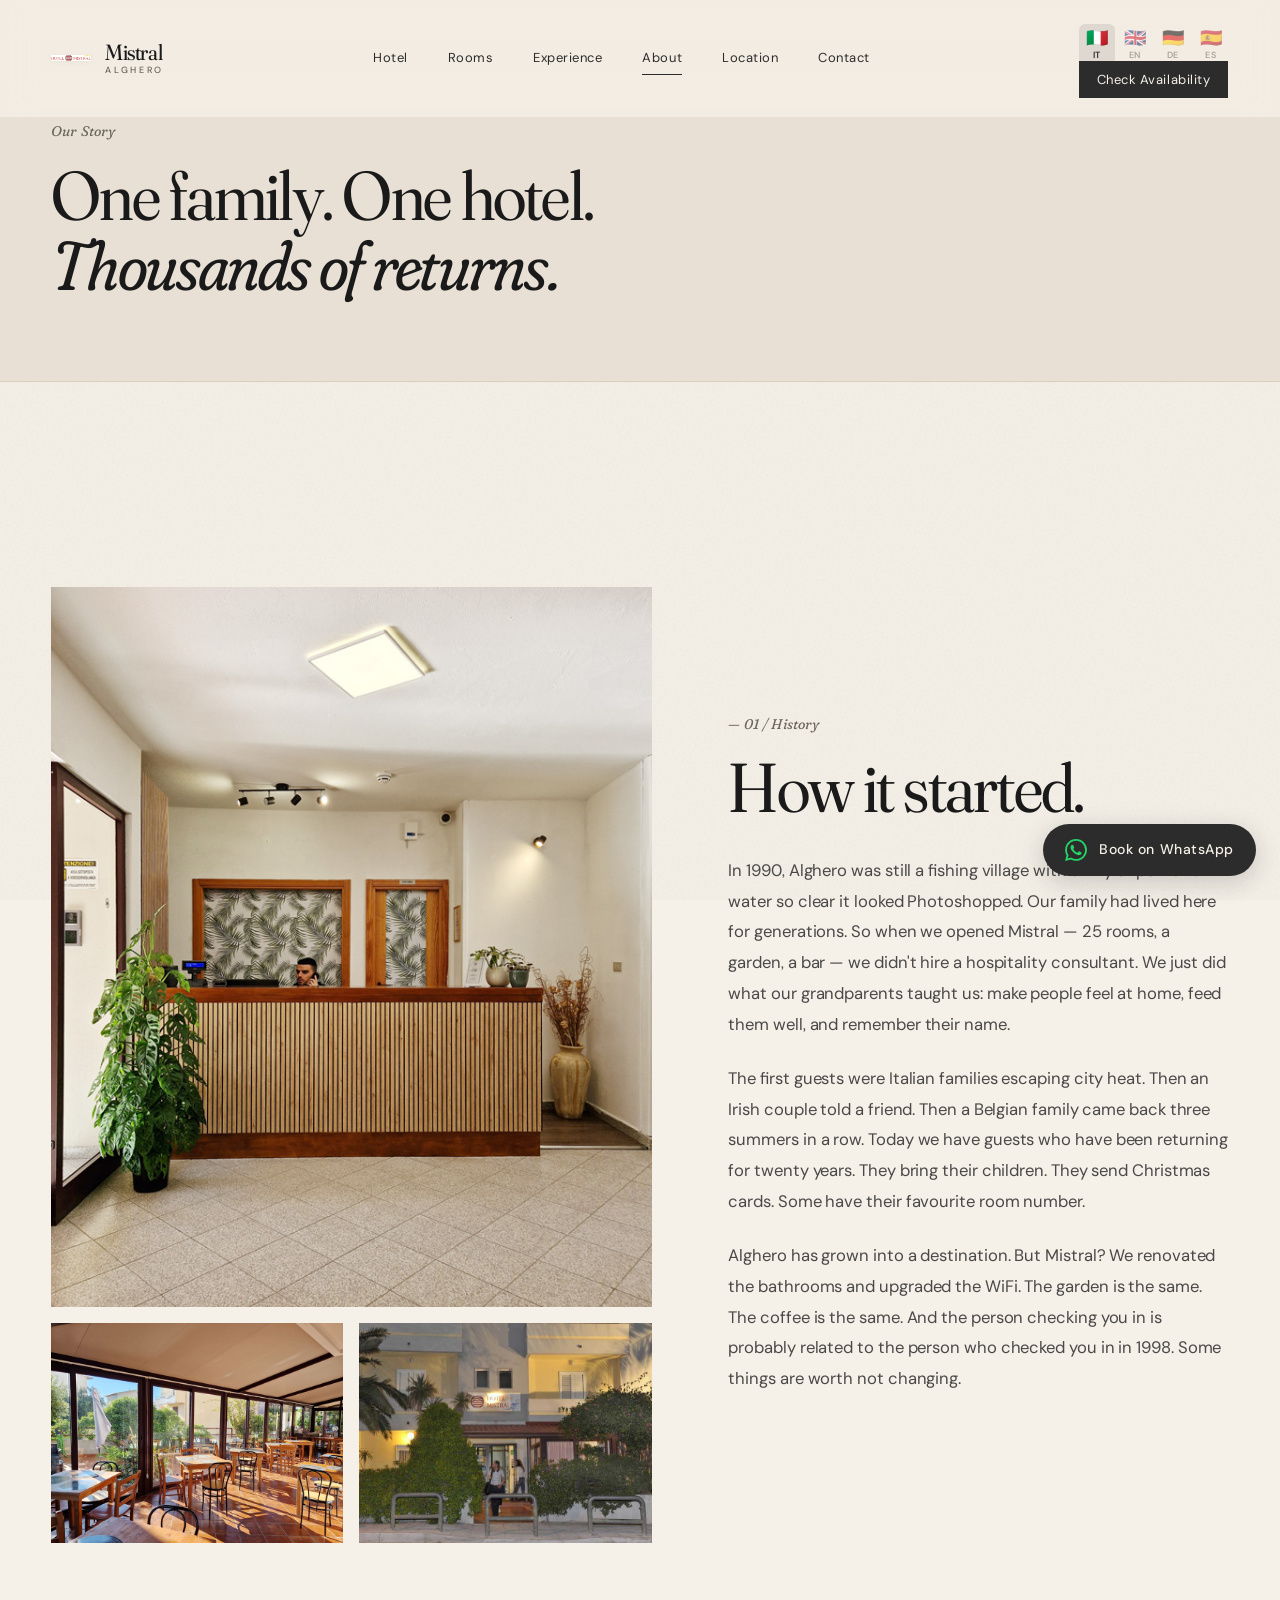
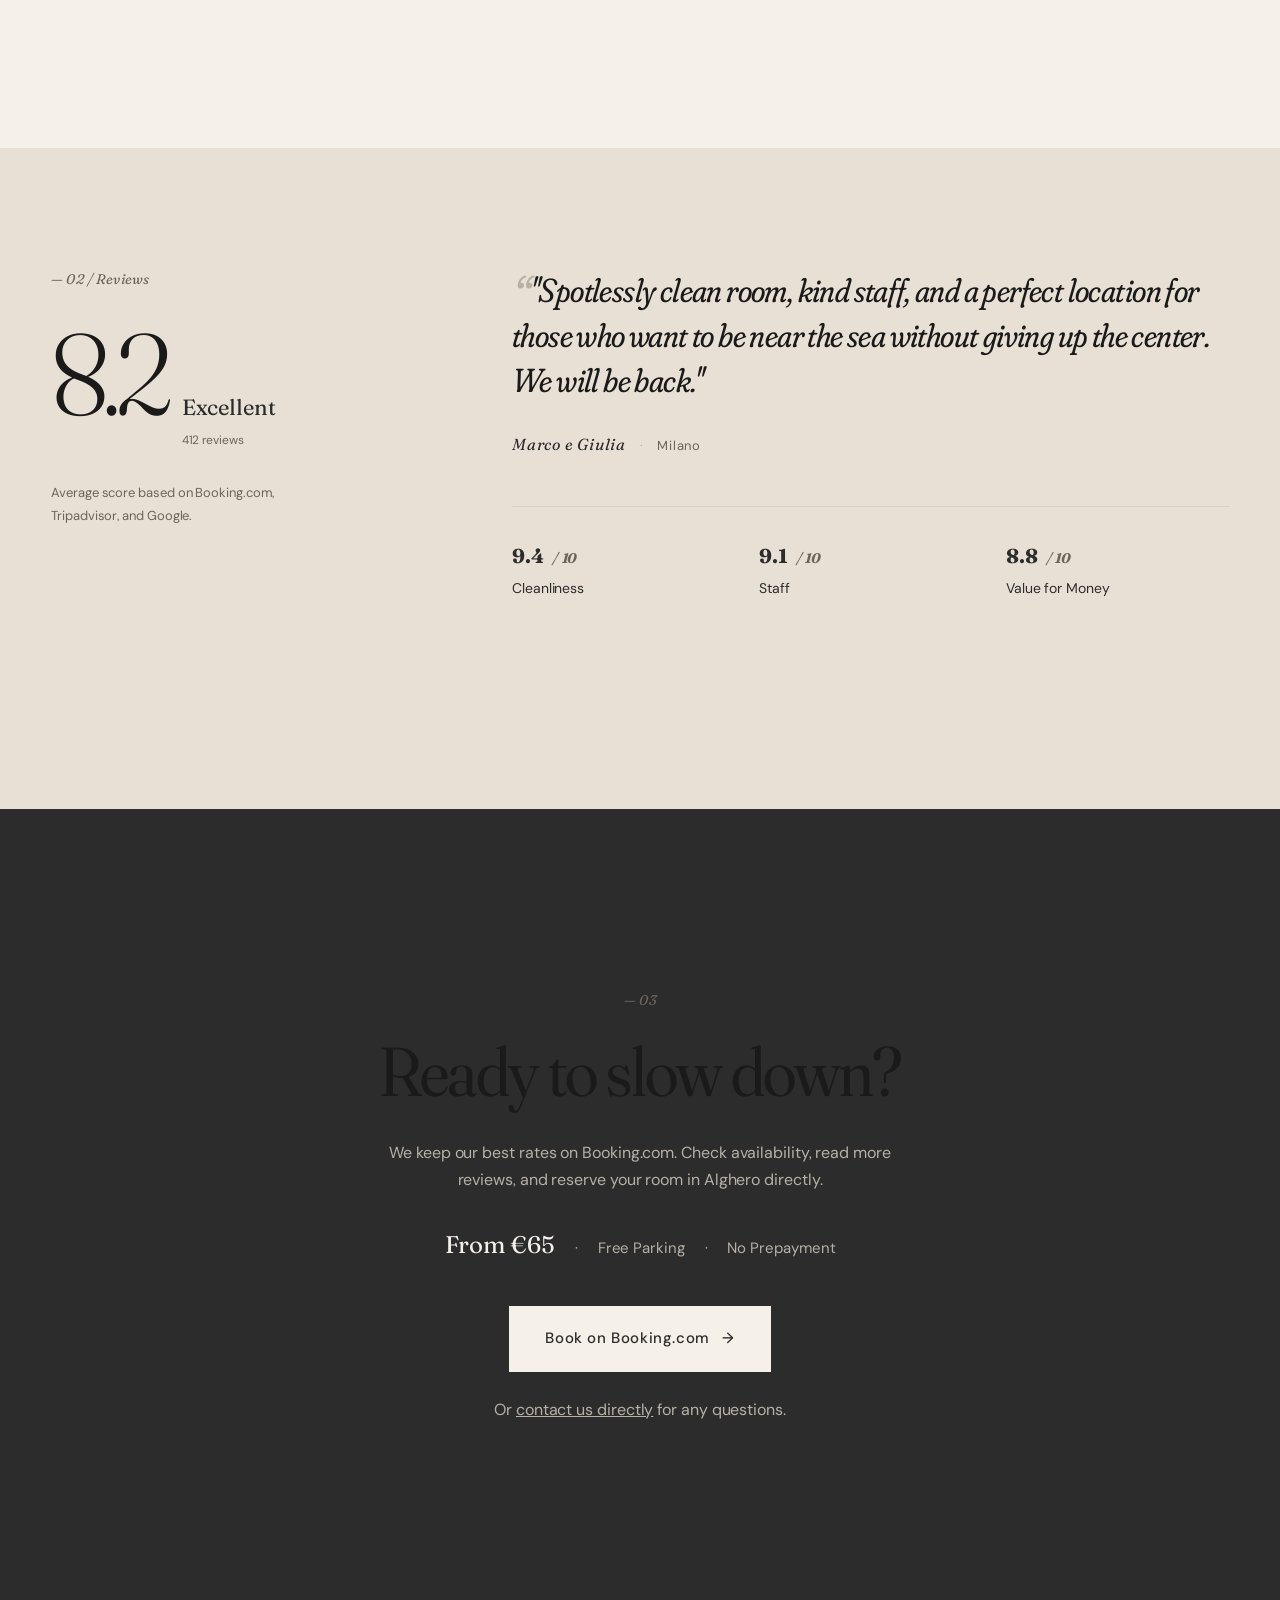
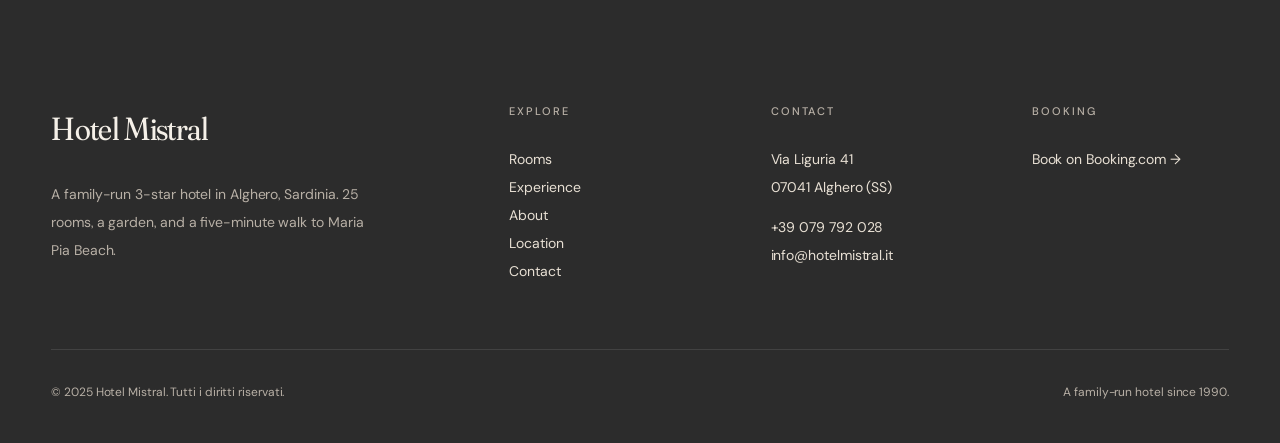
==== commit 1a1dfc52: "feat: integrate authentic content scraped from hotelmistral.it Scraped all 9 pages (IT+EN) from the " ====
--- a/about.html
+++ b/about.html
@@ -6,6 +6,8 @@
   <title data-i18n="meta.about_title">Our Story — Hotel Mistral Alghero</title>
   <meta name="description" data-i18n="meta.about_desc" content="Learn about the history of Hotel Mistral, a family-run hotel welcoming guests to Alghero, Sardinia since 1990."/>
   
+  <link rel="icon" type="image/png" sizes="196x196" href="images/favicon-196x196.png"/>
+  <link rel="apple-touch-icon" sizes="152x152" href="images/apple-touch-icon-152x152.png"/>
   <link rel="preconnect" href="https://fonts.googleapis.com">
   <link rel="preconnect" href="https://fonts.gstatic.com" crossorigin>
   <link href="https://fonts.googleapis.com/css2?family=Fraunces:ital,opsz,wght,SOFT@0,9..144,300..700,30..100;1,9..144,300..700,30..100&family=DM+Sans:ital,opsz,wght@0,9..40,300..700;1,9..40,300..700&display=swap" rel="stylesheet"/>
@@ -16,9 +18,12 @@
 
   <!-- Nav -->
   <nav class="nav" id="main-nav">
-    <a href="index.html" class="nav-brand" data-i18n="location.address_name">
-      Mistral
-      <small>Alghero</small>
+    <a href="index.html" class="nav-brand" aria-label="Hotel Mistral Alghero">
+      <img src="images/logo.png" alt="" class="nav-logo" width="40" height="40"/>
+      <span class="nav-brand-text">
+        <span class="nav-brand-name">Mistral</span>
+        <small>Alghero</small>
+      </span>
     </a>
     <div class="nav-links hidden-mobile">
       <a href="index.html" data-i18n="nav.home">Hotel</a>
@@ -76,10 +81,10 @@
     <div class="container">
       <div class="exp-grid">
         <div class="exp-image reveal">
-          <img src="images/554112387.jpg" alt="Hotel Reception" style="width:100%;height:100%;object-fit:cover" />
+          <img src="images/hotel-reception.jpg" alt="La reception dell'Hotel Mistral" style="width:100%;height:100%;object-fit:cover" />
           <div style="margin-top:16px;display:grid;grid-template-columns:1fr 1fr;gap:16px">
-            <img src="images/554112398.jpg" alt="Breakfast veranda" style="width:100%;height:220px;object-fit:cover" />
-            <img src="images/554113139.jpg" alt="Front patio" style="width:100%;height:220px;object-fit:cover" />
+            <img src="images/hotel-breakfast.jpg" alt="La veranda colazioni" style="width:100%;height:220px;object-fit:cover" />
+            <img src="images/hotel-entrance.jpg" alt="L'ingresso e il patio anteriore" style="width:100%;height:220px;object-fit:cover" />
           </div>
         </div>
         <div class="exp-text reveal reveal-delay-1">
--- a/css/styles.css
+++ b/css/styles.css
@@ -586,6 +586,27 @@
   padding-top: 40px;
   border-top: 1px solid var(--beige-scuro);
 }
+.services-grid {
+  display: grid;
+  grid-template-columns: 1fr 1fr;
+  gap: 10px 36px;
+}
+@media (min-width: 1024px) { .services-grid { grid-template-columns: 1fr 1fr 1fr; } }
+.srv-item {
+  display: flex;
+  align-items: baseline;
+  gap: 12px;
+  padding: 12px 0;
+  border-bottom: 1px solid var(--beige-scuro);
+  font-size: 14.5px;
+  color: var(--inchiostro);
+}
+.srv-item::before {
+  content: "—";
+  color: var(--grigio-chiaro);
+  font-family: var(--serif);
+  font-size: 14px;
+}
 .stat { display: flex; flex-direction: column; gap: 8px; }
 .stat-num {
   font-family: var(--serif);
@@ -655,24 +676,46 @@
   border-bottom-color: var(--beige-scuro);
 }
 .nav-brand {
-  font-family: var(--serif);
-  font-size: 26px;
+  display: flex;
+  align-items: center;
+  gap: 14px;
+  color: var(--inchiostro);
+  text-decoration: none;
+}
+.nav-logo {
+  width: 40px;
+  height: 40px;
+  object-fit: contain;
+  display: block;
+  flex-shrink: 0;
+  filter: drop-shadow(0 1px 2px rgba(26,26,26,0.06));
+  transition: transform 280ms cubic-bezier(0.16, 1, 0.3, 1);
+}
+.nav-brand:hover .nav-logo { transform: scale(1.04); }
+.nav-brand-text {
+  display: flex;
+  flex-direction: column;
+  line-height: 1;
+  gap: 3px;
+}
+.nav-brand-name {
+  font-family: var(--serif);
+  font-size: 22px;
   letter-spacing: -0.02em;
-  display: flex;
-  align-items: baseline;
-  gap: 10px;
   font-weight: 400;
   font-variation-settings: "opsz" 96, "SOFT" 50;
   color: var(--inchiostro);
 }
 .nav-brand small {
-  font-size: 10px;
-  letter-spacing: 0.24em;
+  font-size: 9px;
+  letter-spacing: 0.3em;
   text-transform: uppercase;
   color: var(--grigio);
   font-family: var(--sans);
   font-weight: 500;
 }
+.nav.scrolled .nav-logo { width: 34px; height: 34px; }
+.nav.scrolled .nav-brand-name { font-size: 20px; }
 .nav-links { display: flex; gap: 40px; font-size: 13px; letter-spacing: 0.04em; }
 .nav-links a {
   color: var(--antracite);
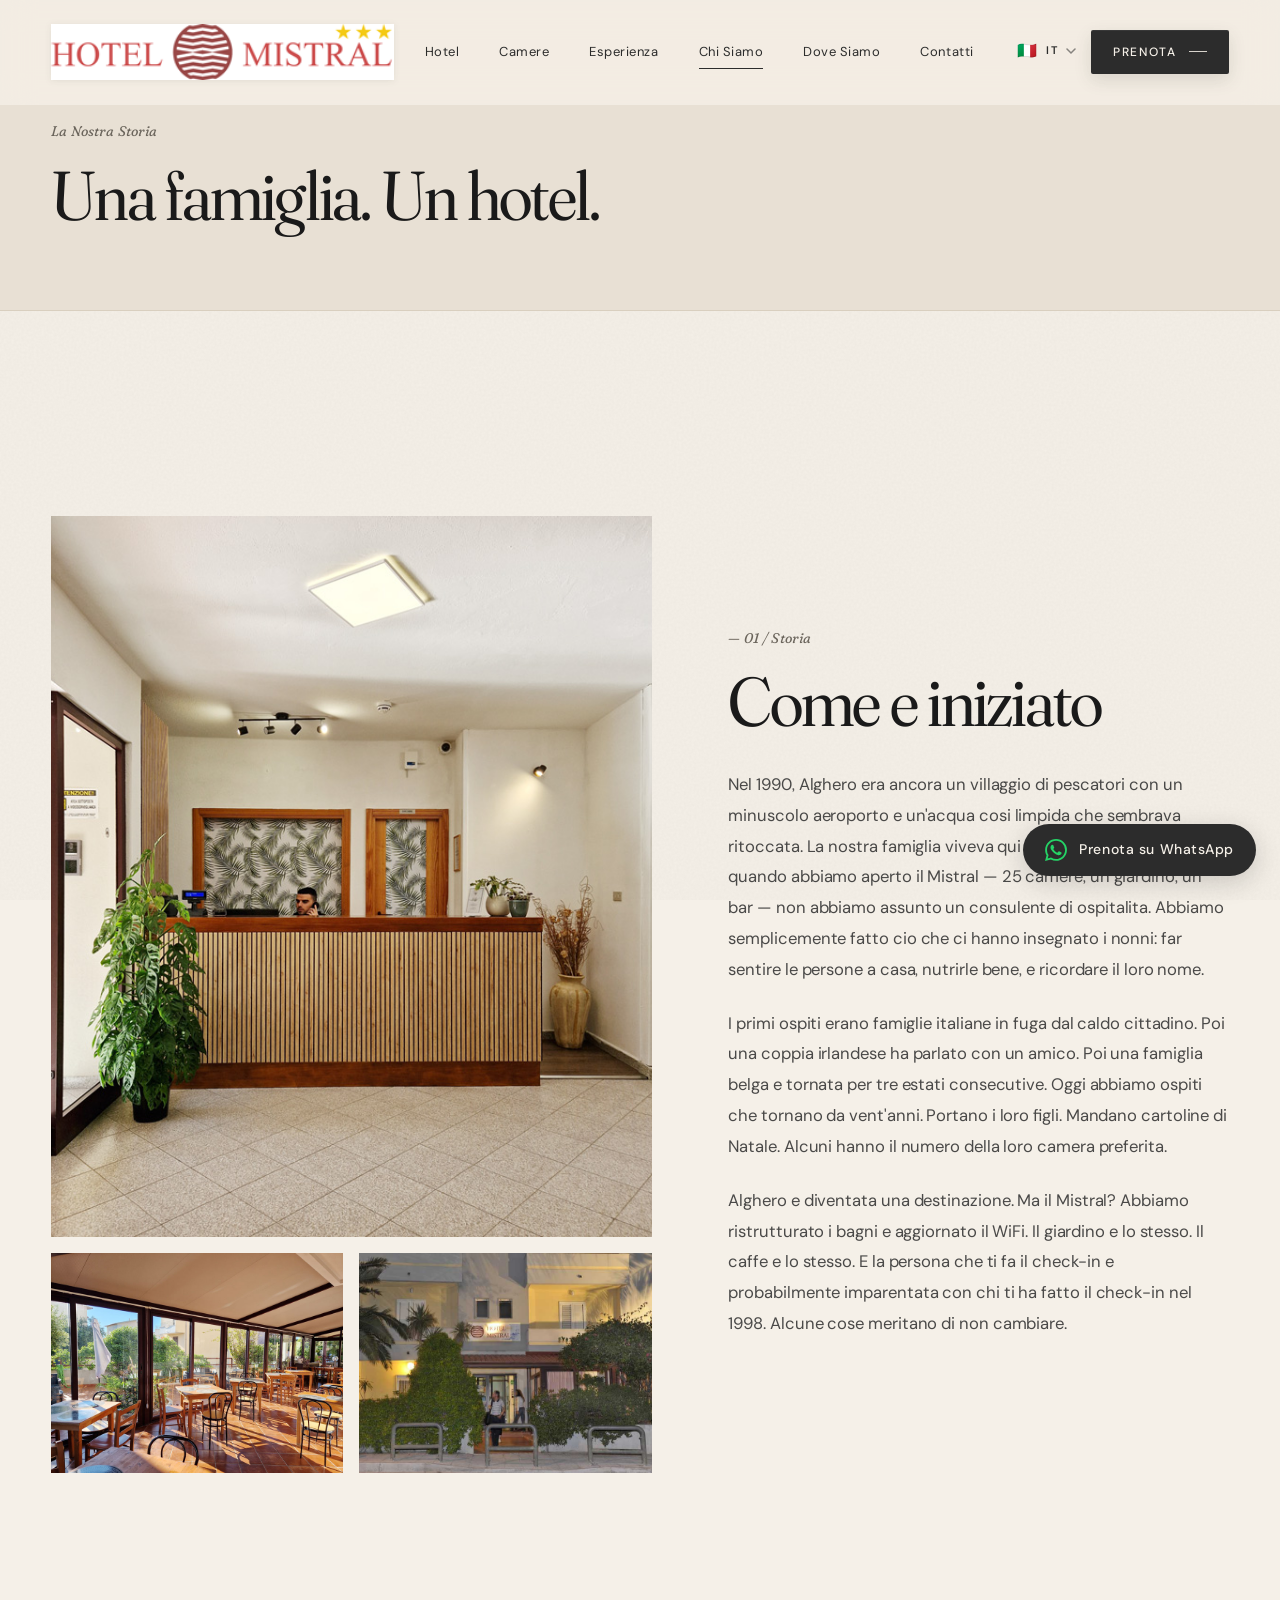
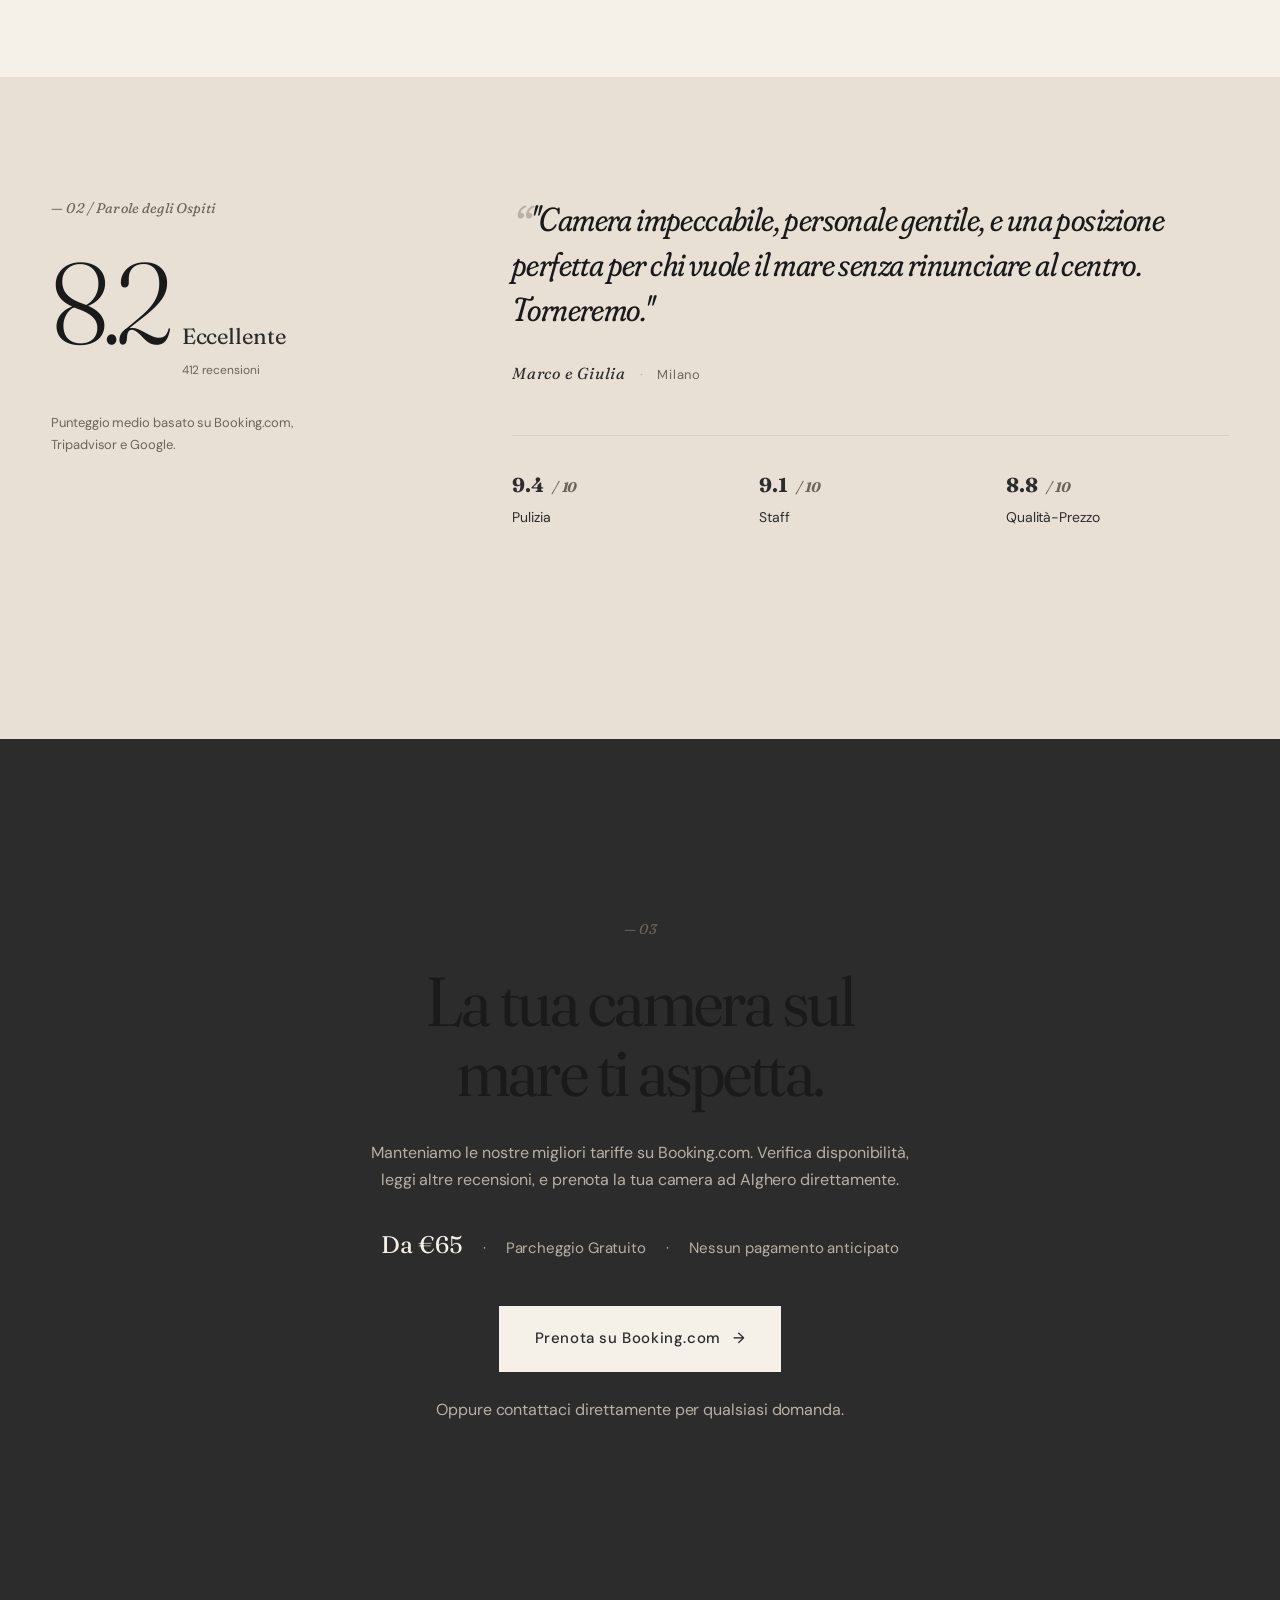
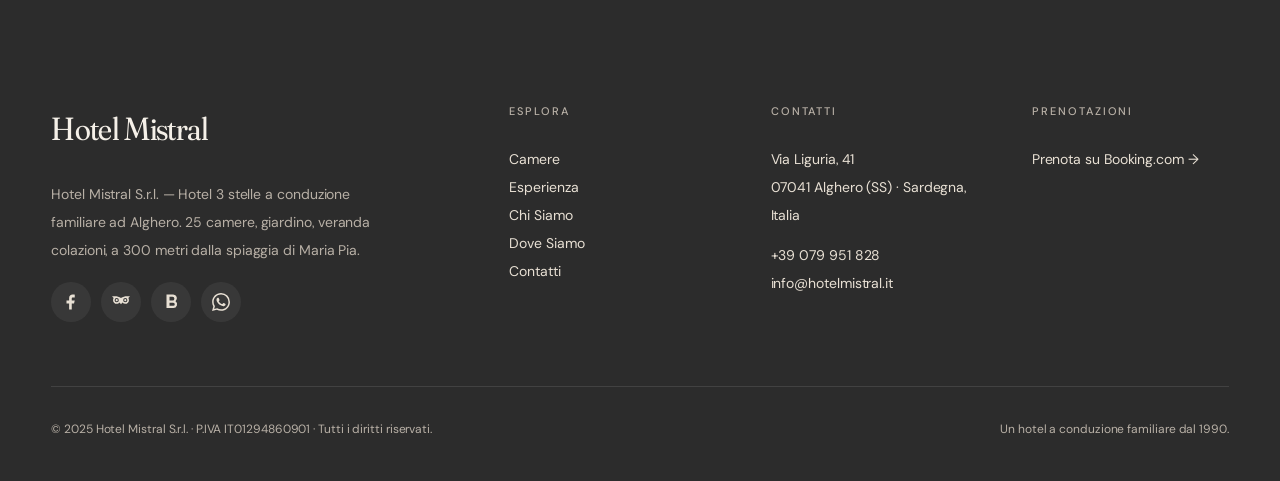
==== commit e5d31b15: "fix: mobile menu, full i18n coverage, premium nav, larger logo - Fix mobile hamburger: .page transfo" ====
--- a/about.html
+++ b/about.html
@@ -11,7 +11,7 @@
   <link rel="preconnect" href="https://fonts.googleapis.com">
   <link rel="preconnect" href="https://fonts.gstatic.com" crossorigin>
   <link href="https://fonts.googleapis.com/css2?family=Fraunces:ital,opsz,wght,SOFT@0,9..144,300..700,30..100;1,9..144,300..700,30..100&family=DM+Sans:ital,opsz,wght@0,9..40,300..700;1,9..40,300..700&display=swap" rel="stylesheet"/>
-  <link href="css/styles.css" rel="stylesheet"/>
+  <link href="css/styles.css?v=8" rel="stylesheet"/>
 </head>
 <body data-page="about">
   <div class="page">
@@ -34,13 +34,20 @@
       <a href="contact.html" data-i18n="nav.contact">Contact</a>
     </div>
     <div class="nav-actions">
-      <div class="lang-switcher hidden-mobile" aria-label="Seleziona lingua">
-        <button class="lang-btn active" data-lang="it" onclick="setLanguage('it')" title="Italiano"><span class="lang-flag">🇮🇹</span><span class="lang-code">IT</span></button>
-        <button class="lang-btn" data-lang="en" onclick="setLanguage('en')" title="English"><span class="lang-flag">🇬🇧</span><span class="lang-code">EN</span></button>
-        <button class="lang-btn" data-lang="de" onclick="setLanguage('de')" title="Deutsch"><span class="lang-flag">🇩🇪</span><span class="lang-code">DE</span></button>
-        <button class="lang-btn" data-lang="es" onclick="setLanguage('es')" title="Español"><span class="lang-flag">🇪🇸</span><span class="lang-code">ES</span></button>
-      </div>
-      <a href="https://www.booking.com/Share-Ju31eYQ" target="_blank" class="nav-cta hidden-mobile" data-i18n="nav.book_now">Check Availability</a>
+      <div class="lang-dropdown hidden-mobile" data-lang-switcher>
+        <button class="lang-trigger" type="button" aria-haspopup="listbox" aria-expanded="false" aria-label="Seleziona lingua">
+          <span class="lang-current-flag">🇮🇹</span>
+          <span class="lang-current-code">IT</span>
+          <svg class="lang-chev" viewBox="0 0 10 6" fill="none" stroke="currentColor" stroke-width="1.5" stroke-linecap="round" aria-hidden="true"><path d="M1 1l4 4 4-4"/></svg>
+        </button>
+        <div class="lang-menu" role="listbox">
+          <button class="lang-opt active" data-lang="it" onclick="setLanguage('it')" role="option" aria-selected="true"><span class="lang-flag">🇮🇹</span><span class="lang-opt-name">Italiano</span><span class="lang-opt-check">✓</span></button>
+          <button class="lang-opt" data-lang="en" onclick="setLanguage('en')" role="option"><span class="lang-flag">🇬🇧</span><span class="lang-opt-name">English</span><span class="lang-opt-check">✓</span></button>
+          <button class="lang-opt" data-lang="de" onclick="setLanguage('de')" role="option"><span class="lang-flag">🇩🇪</span><span class="lang-opt-name">Deutsch</span><span class="lang-opt-check">✓</span></button>
+          <button class="lang-opt" data-lang="es" onclick="setLanguage('es')" role="option"><span class="lang-flag">🇪🇸</span><span class="lang-opt-name">Español</span><span class="lang-opt-check">✓</span></button>
+        </div>
+      </div>
+      <a href="https://www.booking.com/Share-Ju31eYQ" target="_blank" class="nav-cta hidden-mobile" data-i18n="nav.book_now">Prenota</a>
       <button class="menu-btn mobile-only" aria-label="Menu">
         <svg viewBox="0 0 24 24" fill="none" stroke="currentColor" stroke-width="2" stroke-linecap="round" aria-hidden="true"><line x1="3" y1="6" x2="21" y2="6"/><line x1="3" y1="12" x2="21" y2="12"/><line x1="3" y1="18" x2="21" y2="18"/></svg>
       </button>
@@ -167,11 +174,11 @@
       </p>
       
       <div class="meta" style="color:var(--grigio-chiaro);border-color:var(--grigio);margin-top:32px">
-        <b style="font-family:var(--serif);font-size:24px;color:var(--bianco);font-weight:400">From €65</b>
+        <b style="font-family:var(--serif);font-size:24px;color:var(--bianco);font-weight:400" data-i18n="common.from_price">From €65</b>
         <span style="margin:0 16px">·</span>
-        Free Parking
+        <span data-i18n="common.free_parking">Free Parking</span>
         <span style="margin:0 16px">·</span>
-        No Prepayment
+        <span data-i18n="common.no_prepayment">No Prepayment</span>
       </div>
 
       <div style="margin-top:40px">
@@ -194,6 +201,20 @@
           <p style="max-width:32ch;color:var(--grigio-chiaro)" data-i18n="footer.desc">
             A family-run 3-star hotel in Alghero, Sardinia. 25 rooms, a garden, and a five-minute walk to Maria Pia Beach.
           </p>
+          <div class="footer-socials" aria-label="Social">
+            <a href="https://www.facebook.com/hotelmistralalghero/" target="_blank" rel="noopener" aria-label="Facebook">
+              <svg viewBox="0 0 24 24" fill="currentColor" aria-hidden="true"><path d="M13 22v-8h3l1-4h-4V7.5C13 6.6 13.3 6 14.6 6H17V2.2C16.6 2.1 15.4 2 14.1 2 11.4 2 9.5 3.7 9.5 6.7V10H6v4h3.5v8H13Z"/></svg>
+            </a>
+            <a href="https://www.tripadvisor.it/Hotel_Review-g187880-d277462-Reviews-Hotel_Mistral-Alghero_Province_of_Sassari_Sardinia.html" target="_blank" rel="noopener" aria-label="TripAdvisor">
+              <svg viewBox="0 0 24 24" fill="currentColor" aria-hidden="true"><path d="M12 6.6c-2.4-1.5-5.2-2.2-7.9-2.2H0l2.2 2.4a4.9 4.9 0 0 0-.8 2.7c0 2.7 2.2 4.9 4.9 4.9 1.5 0 2.9-.7 3.8-1.8L12 14.9l1.9-2.3a4.9 4.9 0 0 0 3.8 1.8c2.7 0 4.9-2.2 4.9-4.9 0-1-.3-1.9-.8-2.7L24 4.4h-4.1c-2.7 0-5.5.7-7.9 2.2Zm-5.7 5.7a2.8 2.8 0 1 1 0-5.6 2.8 2.8 0 0 1 0 5.6Zm11.4 0a2.8 2.8 0 1 1 0-5.6 2.8 2.8 0 0 1 0 5.6Zm-11.4-1.4a1.4 1.4 0 1 0 0-2.8 1.4 1.4 0 0 0 0 2.8Zm11.4 0a1.4 1.4 0 1 0 0-2.8 1.4 1.4 0 0 0 0 2.8Z"/></svg>
+            </a>
+            <a href="https://www.booking.com/Share-Ju31eYQ" target="_blank" rel="noopener" aria-label="Booking.com">
+              <svg viewBox="0 0 24 24" fill="currentColor" aria-hidden="true"><path d="M6 2h9a5 5 0 0 1 3 8.9A5 5 0 0 1 15 20H6V2Zm4 3v5h4a2.5 2.5 0 0 0 0-5h-4Zm0 8v4h5a2 2 0 1 0 0-4h-5Z"/></svg>
+            </a>
+            <a href="https://wa.me/393472479796?text=Salve,%20vorrei%20verificare%20la%20disponibilit%C3%A0%20presso%20Hotel%20Mistral." target="_blank" rel="noopener" aria-label="WhatsApp">
+              <svg viewBox="0 0 24 24" fill="currentColor" aria-hidden="true"><path d="M17.472 14.382c-.297-.149-1.758-.867-2.03-.967-.273-.099-.471-.148-.67.15-.197.297-.767.966-.94 1.164-.173.199-.347.223-.644.075-.297-.15-1.255-.463-2.39-1.475-.883-.788-1.48-1.761-1.653-2.059-.173-.297-.018-.458.13-.606.134-.133.298-.347.446-.52.149-.174.198-.298.298-.497.099-.198.05-.371-.025-.52-.075-.149-.669-1.612-.916-2.207-.242-.579-.487-.5-.669-.51-.173-.008-.371-.01-.57-.01-.198 0-.52.074-.792.372-.272.297-1.04 1.016-1.04 2.479 0 1.462 1.065 2.875 1.213 3.074.149.198 2.096 3.2 5.077 4.487.709.306 1.262.489 1.694.625.712.227 1.36.195 1.871.118.571-.085 1.758-.719 2.006-1.413.248-.694.248-1.289.173-1.413-.074-.124-.272-.198-.57-.347m-5.421 7.403h-.004a9.87 9.87 0 01-5.031-1.378l-.361-.214-3.741.982.998-3.648-.235-.374a9.86 9.86 0 01-1.51-5.26c.001-5.45 4.436-9.884 9.888-9.884 2.64 0 5.122 1.03 6.988 2.898a9.825 9.825 0 012.893 6.994c-.003 5.45-4.437 9.884-9.885 9.884m8.413-18.297A11.815 11.815 0 0012.05 0C5.495 0 .16 5.335.157 11.892c0 2.096.547 4.142 1.588 5.945L.057 24l6.305-1.654a11.882 11.882 0 005.683 1.448h.005c6.554 0 11.890-5.335 11.893-11.893a11.821 11.821 0 00-3.48-8.413Z"/></svg>
+            </a>
+          </div>
         </div>
         <div>
           <h4 data-i18n="footer.explore">Explore</h4>
@@ -231,14 +252,14 @@
 
 
   <!-- WhatsApp Floating CTA -->
-  <a href="https://wa.me/393472479796?text=Hello,%20I%20would%20like%20to%20check%20availability%20at%20Hotel%20Mistral." target="_blank" class="whatsapp-float" aria-label="Book on WhatsApp">
+  <a href="https://wa.me/393472479796?text=Hello,%20I%20would%20like%20to%20check%20availability%20at%20Hotel%20Mistral." target="_blank" class="whatsapp-float" aria-label="Book on WhatsApp" data-i18n-aria-label="common.book_whatsapp">
     <svg width="26" height="26" viewBox="0 0 24 24" fill="currentColor" aria-hidden="true"><path d="M17.472 14.382c-.297-.149-1.758-.867-2.03-.967-.273-.099-.471-.148-.67.15-.197.297-.767.966-.94 1.164-.173.199-.347.223-.644.075-.297-.15-1.255-.463-2.39-1.475-.883-.788-1.48-1.761-1.653-2.059-.173-.297-.018-.458.13-.606.134-.133.298-.347.446-.52.149-.174.198-.298.298-.497.099-.198.05-.371-.025-.52-.075-.149-.669-1.612-.916-2.207-.242-.579-.487-.5-.669-.51-.173-.008-.371-.01-.57-.01-.198 0-.52.074-.792.372-.272.297-1.04 1.016-1.04 2.479 0 1.462 1.065 2.875 1.213 3.074.149.198 2.096 3.2 5.077 4.487.709.306 1.262.489 1.694.625.712.227 1.36.195 1.871.118.571-.085 1.758-.719 2.006-1.413.248-.694.248-1.289.173-1.413-.074-.124-.272-.198-.57-.347m-5.421 7.403h-.004a9.87 9.87 0 01-5.031-1.378l-.361-.214-3.741.982.998-3.648-.235-.374a9.86 9.86 0 01-1.51-5.26c.001-5.45 4.436-9.884 9.888-9.884 2.64 0 5.122 1.03 6.988 2.898a9.825 9.825 0 012.893 6.994c-.003 5.45-4.437 9.884-9.885 9.884m8.413-18.297A11.815 11.815 0 0012.05 0C5.495 0 .16 5.335.157 11.892c0 2.096.547 4.142 1.588 5.945L.057 24l6.305-1.654a11.882 11.882 0 005.683 1.448h.005c6.554 0 11.890-5.335 11.893-11.893a11.821 11.821 0 00-3.48-8.413Z"/></svg>
-    <span class="whatsapp-float-text">Book on WhatsApp</span>
+    <span class="whatsapp-float-text" data-i18n="common.book_whatsapp">Book on WhatsApp</span>
     <span class="whatsapp-float-num">+39 347 247 9796</span>
   </a>
 
-  <script src="js/translations.js?v=5"></script>
-  <script src="js/i18n.js?v=5"></script>
-  <script src="js/main.js?v=5"></script>
+  <script src="js/translations.js?v=8"></script>
+  <script src="js/i18n.js?v=8"></script>
+  <script src="js/main.js?v=8"></script>
 </body>
 </html>
--- a/css/styles.css
+++ b/css/styles.css
@@ -678,44 +678,33 @@
 .nav-brand {
   display: flex;
   align-items: center;
-  gap: 14px;
+  gap: 0;
   color: var(--inchiostro);
   text-decoration: none;
 }
+/* Logo is a 300x49 horizontal lockup — let it breathe at its native ratio */
 .nav-logo {
-  width: 40px;
-  height: 40px;
+  height: 56px;
+  width: auto;
   object-fit: contain;
   display: block;
   flex-shrink: 0;
-  filter: drop-shadow(0 1px 2px rgba(26,26,26,0.06));
-  transition: transform 280ms cubic-bezier(0.16, 1, 0.3, 1);
-}
-.nav-brand:hover .nav-logo { transform: scale(1.04); }
-.nav-brand-text {
-  display: flex;
-  flex-direction: column;
-  line-height: 1;
-  gap: 3px;
-}
-.nav-brand-name {
-  font-family: var(--serif);
-  font-size: 22px;
-  letter-spacing: -0.02em;
-  font-weight: 400;
-  font-variation-settings: "opsz" 96, "SOFT" 50;
-  color: var(--inchiostro);
-}
-.nav-brand small {
-  font-size: 9px;
-  letter-spacing: 0.3em;
-  text-transform: uppercase;
-  color: var(--grigio);
-  font-family: var(--sans);
-  font-weight: 500;
-}
-.nav.scrolled .nav-logo { width: 34px; height: 34px; }
-.nav.scrolled .nav-brand-name { font-size: 20px; }
+  filter: drop-shadow(0 1px 3px rgba(26,26,26,0.08));
+  transition: transform 280ms cubic-bezier(0.16, 1, 0.3, 1), height 280ms ease;
+}
+.nav-brand:hover .nav-logo { transform: scale(1.03); }
+/* Brand text is now redundant with the horizontal logo — hide it. */
+.nav-brand-text { display: none; }
+.nav.scrolled .nav-logo { height: 46px; }
+
+@media (max-width: 720px) {
+  .nav-logo { height: 44px; }
+  .nav.scrolled .nav-logo { height: 38px; }
+}
+@media (max-width: 400px) {
+  .nav-logo { height: 38px; }
+  .nav.scrolled .nav-logo { height: 34px; }
+}
 .nav-links { display: flex; gap: 40px; font-size: 13px; letter-spacing: 0.04em; }
 .nav-links a {
   color: var(--antracite);
@@ -732,12 +721,50 @@
 }
 .nav-links a:hover::after { left: 0; right: 0; }
 .nav-links a.active::after { left: 0; right: 0; }
+/* Premium Prenota CTA */
 .nav-cta {
-  padding: 10px 18px; font-size: 13px; letter-spacing: 0.04em;
-  background: var(--antracite); color: var(--bianco);
-  transition: background 200ms ease;
-}
-.nav-cta:hover { background: var(--inchiostro); }
+  position: relative;
+  display: inline-flex;
+  align-items: center;
+  gap: 10px;
+  padding: 12px 22px 12px 22px;
+  font-family: var(--sans);
+  font-size: 12px;
+  font-weight: 500;
+  letter-spacing: 0.14em;
+  text-transform: uppercase;
+  background: var(--antracite);
+  color: var(--bianco);
+  border-radius: 2px;
+  box-shadow: 0 1px 0 rgba(255,255,255,0.06) inset, 0 6px 18px rgba(26,26,26,0.12);
+  overflow: hidden;
+  transition: background 240ms ease, transform 240ms ease, box-shadow 240ms ease, letter-spacing 240ms ease;
+}
+.nav-cta::after {
+  content: "";
+  width: 18px; height: 1px;
+  background: currentColor;
+  display: inline-block;
+  transition: width 280ms cubic-bezier(0.16,1,0.3,1), background 240ms ease;
+  margin-left: 2px;
+  opacity: 0.85;
+}
+.nav-cta::before {
+  content: "";
+  position: absolute; inset: 0;
+  background: linear-gradient(135deg, rgba(255,255,255,0.08) 0%, transparent 45%);
+  opacity: 0;
+  transition: opacity 320ms ease;
+  pointer-events: none;
+}
+.nav-cta:hover {
+  background: var(--inchiostro);
+  letter-spacing: 0.18em;
+  box-shadow: 0 1px 0 rgba(255,255,255,0.08) inset, 0 10px 28px rgba(26,26,26,0.22);
+}
+.nav-cta:hover::after { width: 26px; }
+.nav-cta:hover::before { opacity: 1; }
+.nav-cta:active { transform: translateY(1px); }
 .menu-btn {
   background: none; border: none; cursor: pointer;
   padding: 8px; display: flex; align-items: center; justify-content: center;
@@ -1060,10 +1087,21 @@
   letter-spacing: -0.02em;
 }
 .footer-bottom { padding-top: 32px; border-top: 1px solid rgba(255,255,255,0.1); display: flex; justify-content: space-between; align-items: center; gap: 16px; flex-wrap: wrap; font-size: 12px; color: var(--grigio-chiaro); line-height: 1.8; }
+.footer-socials { display: flex; gap: 10px; margin-top: 18px; flex-wrap: wrap; }
+.footer-socials a {
+  display: inline-flex; align-items: center; justify-content: center;
+  width: 40px; height: 40px; border-radius: 999px;
+  background: rgba(255,255,255,0.06);
+  color: var(--beige);
+  transition: background 0.25s ease, color 0.25s ease, transform 0.25s ease;
+}
+.footer-socials a:hover { background: rgba(255,255,255,0.14); color: var(--bianco); transform: translateY(-2px); }
+.footer-socials svg { width: 18px; height: 18px; }
 @media (max-width: 720px) {
   .footer-grid { grid-template-columns: 1fr 1fr; gap: 40px 28px; margin-bottom: 48px; }
   .footer-grid > div:first-child { grid-column: 1 / -1; padding-bottom: 8px; border-bottom: 1px solid rgba(255,255,255,0.08); margin-bottom: 8px; }
   .footer-bottom { flex-direction: column; text-align: center; gap: 8px; }
+  .footer-socials { justify-content: flex-start; }
 }
 
 /* Booking widget */
@@ -1223,9 +1261,9 @@
 .booking-card .reassure { font-size: 12px; color: var(--grigio); margin-top: 16px; text-align: center; line-height: 1.6; }
 @media (max-width: 960px) { .detail-grid { grid-template-columns: 1fr; } .booking-card { position: static; } }
 
-/* Page transitions */
+/* Page transitions — opacity only, no transform (transform creates a containing block that breaks position:fixed on .mobile-menu) */
 .page { animation: pageIn 400ms ease both; }
-@keyframes pageIn { from { opacity: 0; transform: translateY(8px); } to { opacity: 1; transform: translateY(0); } }
+@keyframes pageIn { from { opacity: 0; } to { opacity: 1; } }
 
 /* ============================================
    SITE-SPECIFIC ADDITIONS
@@ -1237,23 +1275,40 @@
   font-variation-settings: 'FILL' 0, 'wght' 400, 'GRAD' 0, 'opsz' 24;
 }
 
+/* Style <em> in headings to match the italic span used in legacy markup */
+.h-display em, .h-large em, .h-medium em, .h-small em, .serif em {
+  font-style: italic;
+  font-variation-settings: "opsz" 96, "SOFT" 50;
+}
+
 /* Mobile Menu */
 .mobile-menu {
-  position: fixed; inset: 0; z-index: 200;
+  position: fixed;
+  top: 0; right: 0; bottom: 0; left: 0;
+  z-index: 1000;
   background: var(--bianco);
   display: flex; flex-direction: column;
-  align-items: center; justify-content: center; gap: 2rem;
-  opacity: 0; pointer-events: none;
-  transition: opacity 0.4s ease;
-}
-.mobile-menu.active { opacity: 1; pointer-events: auto; }
+  align-items: center; justify-content: center; gap: 1.5rem;
+  opacity: 0; visibility: hidden; pointer-events: none;
+  transition: opacity 0.35s ease, visibility 0s linear 0.35s;
+  overflow-y: auto;
+  padding: 80px 24px 40px;
+  -webkit-overflow-scrolling: touch;
+}
+.mobile-menu.active {
+  opacity: 1;
+  visibility: visible;
+  pointer-events: auto;
+  transition: opacity 0.35s ease, visibility 0s linear 0s;
+}
 .mobile-menu a {
-  font-family: var(--serif); font-size: 1.75rem;
+  font-family: var(--serif); font-size: 1.65rem;
   color: var(--antracite); transition: color 0.3s ease;
-}
-.mobile-menu a:hover { color: var(--mare); }
-
-/* Language Switcher — flag-based */
+  text-align: center;
+}
+.mobile-menu a:hover, .mobile-menu a:active { color: var(--mare); }
+
+/* Language Switcher — flag-based (legacy flat row, used in mobile menu) */
 .lang-switcher { display: flex; align-items: center; gap: 2px; }
 .lang-btn {
   background: transparent; border: none; cursor: pointer;
@@ -1271,6 +1326,105 @@
   color: var(--grigio); line-height: 1;
 }
 .lang-btn.active .lang-code { color: var(--antracite); }
+
+/* Premium collapsed language dropdown (nav bar) */
+.lang-dropdown {
+  position: relative;
+  display: inline-flex;
+  align-items: center;
+}
+.lang-trigger {
+  display: inline-flex;
+  align-items: center;
+  gap: 8px;
+  padding: 8px 10px 8px 12px;
+  background: transparent;
+  border: 1px solid transparent;
+  border-radius: 999px;
+  cursor: pointer;
+  color: var(--antracite);
+  font-family: var(--sans);
+  font-size: 11px;
+  font-weight: 600;
+  letter-spacing: 0.12em;
+  text-transform: uppercase;
+  transition: background 220ms ease, border-color 220ms ease, color 220ms ease;
+}
+.lang-trigger:hover,
+.lang-dropdown.open .lang-trigger {
+  background: rgba(44,44,44,0.05);
+  border-color: rgba(44,44,44,0.12);
+}
+.lang-trigger .lang-current-flag { font-size: 16px; line-height: 1; }
+.lang-trigger .lang-current-code { color: var(--antracite); }
+.lang-trigger .lang-chev {
+  width: 10px; height: 10px;
+  transition: transform 240ms cubic-bezier(0.16,1,0.3,1);
+  opacity: 0.55;
+}
+.lang-dropdown.open .lang-trigger .lang-chev { transform: rotate(180deg); opacity: 0.9; }
+
+.lang-menu {
+  position: absolute;
+  top: calc(100% + 10px);
+  right: 0;
+  min-width: 170px;
+  background: var(--bianco);
+  border: 1px solid var(--beige-scuro);
+  border-radius: 6px;
+  padding: 6px;
+  box-shadow: 0 14px 40px rgba(26,26,26,0.10), 0 2px 8px rgba(26,26,26,0.05);
+  display: flex; flex-direction: column;
+  gap: 2px;
+  opacity: 0;
+  transform: translateY(-6px) scale(0.98);
+  transform-origin: top right;
+  pointer-events: none;
+  transition: opacity 200ms ease, transform 240ms cubic-bezier(0.16,1,0.3,1);
+  z-index: 220;
+}
+.lang-dropdown.open .lang-menu {
+  opacity: 1;
+  transform: translateY(0) scale(1);
+  pointer-events: auto;
+}
+.lang-opt {
+  display: flex; align-items: center; gap: 12px;
+  padding: 9px 12px;
+  background: transparent;
+  border: none;
+  border-radius: 4px;
+  cursor: pointer;
+  color: var(--antracite);
+  font-family: var(--sans);
+  font-size: 13px;
+  font-weight: 400;
+  letter-spacing: 0.02em;
+  text-align: left;
+  transition: background 180ms ease, color 180ms ease;
+  width: 100%;
+}
+.lang-opt:hover { background: var(--beige); }
+.lang-opt .lang-flag { font-size: 18px; line-height: 1; }
+.lang-opt .lang-opt-name { flex: 1; }
+.lang-opt .lang-opt-check {
+  font-size: 11px;
+  letter-spacing: 0.18em;
+  text-transform: uppercase;
+  color: var(--grigio);
+  opacity: 0;
+  transition: opacity 180ms ease;
+}
+.lang-opt.active { color: var(--inchiostro); }
+.lang-opt.active .lang-opt-check { opacity: 1; }
+.lang-opt.active::before {
+  content: "";
+  display: inline-block;
+  width: 4px; height: 4px;
+  border-radius: 50%;
+  background: var(--antracite);
+  margin-right: -4px;
+}
 
 /* Mobile menu lang switcher larger flags */
 .mobile-menu .lang-switcher { gap: 8px; margin-top: 8px; }
@@ -1698,6 +1852,241 @@
   .whatsapp-float-text { display: none; }
 }
 
+/* ============================================
+   3D LETTER TESTIMONIALS
+   ============================================ */
+
+.testimonials-3d {
+  background: var(--beige);
+  overflow: hidden;
+}
+
+.testimonials-header {
+  text-align: center;
+  margin-bottom: clamp(48px, 6vw, 80px);
+}
+
+.letters-grid {
+  display: grid;
+  grid-template-columns: repeat(3, 1fr);
+  gap: clamp(24px, 3vw, 40px);
+  perspective: 1200px;
+  transform-style: preserve-3d;
+}
+
+@media (max-width: 1024px) {
+  .letters-grid {
+    grid-template-columns: repeat(2, 1fr);
+  }
+}
+
+@media (max-width: 640px) {
+  .letters-grid {
+    grid-template-columns: 1fr;
+    max-width: 420px;
+    margin: 0 auto;
+  }
+}
+
+.letter-card {
+  position: relative;
+  transform-style: preserve-3d;
+  transition: transform 0.5s cubic-bezier(0.16, 1, 0.3, 1);
+  cursor: default;
+}
+
+.letter-card:hover {
+  transform: translateY(-8px) rotateX(2deg) rotateY(-2deg);
+}
+
+.letter-paper {
+  position: relative;
+  background: var(--bianco);
+  padding: clamp(28px, 3vw, 40px);
+  border: 1px solid var(--beige-scuro);
+  transform-style: preserve-3d;
+  transition: box-shadow 0.5s cubic-bezier(0.16, 1, 0.3, 1);
+  z-index: 2;
+}
+
+.letter-card:hover .letter-paper {
+  box-shadow:
+    0 24px 48px -12px rgba(26, 26, 26, 0.15),
+    0 8px 16px -6px rgba(26, 26, 26, 0.08);
+}
+
+/* Decorative top edge — folded paper look */
+.letter-paper::before {
+  content: "";
+  position: absolute;
+  top: 0;
+  right: 0;
+  width: 0;
+  height: 0;
+  border-style: solid;
+  border-width: 0 40px 40px 0;
+  border-color: transparent var(--beige-scuro) transparent transparent;
+  opacity: 0.4;
+  pointer-events: none;
+}
+
+.letter-paper::after {
+  content: "";
+  position: absolute;
+  top: 0;
+  right: 0;
+  width: 0;
+  height: 0;
+  border-style: solid;
+  border-width: 0 38px 38px 0;
+  border-color: transparent var(--beige) transparent transparent;
+  pointer-events: none;
+}
+
+.letter-stamp {
+  font-size: 13px;
+  letter-spacing: 0.15em;
+  color: #C9A84C;
+  margin-bottom: 20px;
+  font-weight: 500;
+}
+
+.letter-avatar {
+  width: 52px;
+  height: 52px;
+  border-radius: 50%;
+  display: flex;
+  align-items: center;
+  justify-content: center;
+  color: var(--bianco);
+  font-family: var(--serif);
+  font-size: 22px;
+  font-weight: 400;
+  letter-spacing: -0.02em;
+  margin-bottom: 20px;
+  box-shadow: 0 4px 12px rgba(0,0,0,0.12);
+}
+
+.letter-quote {
+  font-family: var(--serif);
+  font-size: clamp(16px, 1.2vw, 19px);
+  line-height: 1.65;
+  color: var(--inchiostro);
+  margin-bottom: 24px;
+  font-style: italic;
+  font-variation-settings: "opsz" 96, "SOFT" 80;
+  letter-spacing: -0.01em;
+  position: relative;
+  padding-left: 20px;
+  border-left: 2px solid var(--beige-scuro);
+}
+
+.letter-quote::before {
+  content: "\201C";
+  position: absolute;
+  left: -4px;
+  top: -8px;
+  font-size: 48px;
+  line-height: 1;
+  color: var(--beige-scuro);
+  font-family: var(--serif);
+  font-style: italic;
+  opacity: 0.6;
+}
+
+.letter-meta {
+  display: flex;
+  flex-direction: column;
+  gap: 4px;
+  padding-top: 16px;
+  border-top: 1px solid var(--beige-scuro);
+}
+
+.letter-name {
+  font-family: var(--sans);
+  font-size: 14px;
+  font-weight: 500;
+  color: var(--antracite);
+  letter-spacing: 0.02em;
+}
+
+.letter-source {
+  font-size: 12px;
+  color: var(--grigio);
+  letter-spacing: 0.06em;
+}
+
+/* Shadow layer for depth */
+.letter-shadow {
+  position: absolute;
+  inset: 8px;
+  background: var(--antracite);
+  opacity: 0.04;
+  transform: translateZ(-20px) translateY(12px);
+  filter: blur(16px);
+  border-radius: 2px;
+  pointer-events: none;
+  transition: opacity 0.5s ease, transform 0.5s cubic-bezier(0.16, 1, 0.3, 1);
+}
+
+.letter-card:hover .letter-shadow {
+  opacity: 0.08;
+  transform: translateZ(-30px) translateY(20px);
+}
+
+/* Footer */
+.testimonials-footer {
+  display: flex;
+  flex-direction: column;
+  align-items: center;
+  gap: 24px;
+  margin-top: clamp(56px, 6vw, 80px);
+  text-align: center;
+}
+
+.testimonials-score {
+  display: flex;
+  align-items: center;
+  gap: 12px;
+  flex-wrap: wrap;
+  justify-content: center;
+}
+
+.score-num {
+  font-family: var(--serif);
+  font-size: clamp(36px, 3vw, 48px);
+  font-weight: 300;
+  color: var(--inchiostro);
+  letter-spacing: -0.03em;
+  font-feature-settings: "tnum", "lnum";
+  line-height: 1;
+}
+
+.score-stars {
+  font-size: 18px;
+  letter-spacing: 0.1em;
+  color: #C9A84C;
+}
+
+.score-text {
+  font-size: 14px;
+  color: var(--grigio);
+  letter-spacing: 0.02em;
+}
+
+/* 3D tilt effect via JS — base state */
+.letter-card[data-tilt] {
+  will-change: transform;
+}
+
+/* Staggered depth for visual interest */
+.letters-grid .letter-card:nth-child(1) { --depth: 0px; }
+.letters-grid .letter-card:nth-child(2) { --depth: 4px; }
+.letters-grid .letter-card:nth-child(3) { --depth: 0px; }
+.letters-grid .letter-card:nth-child(4) { --depth: 8px; }
+.letters-grid .letter-card:nth-child(5) { --depth: 2px; }
+.letters-grid .letter-card:nth-child(6) { --depth: 6px; }
+
 /* Reduced motion */
 @media (prefers-reduced-motion: reduce) {
   *, *::before, *::after {
